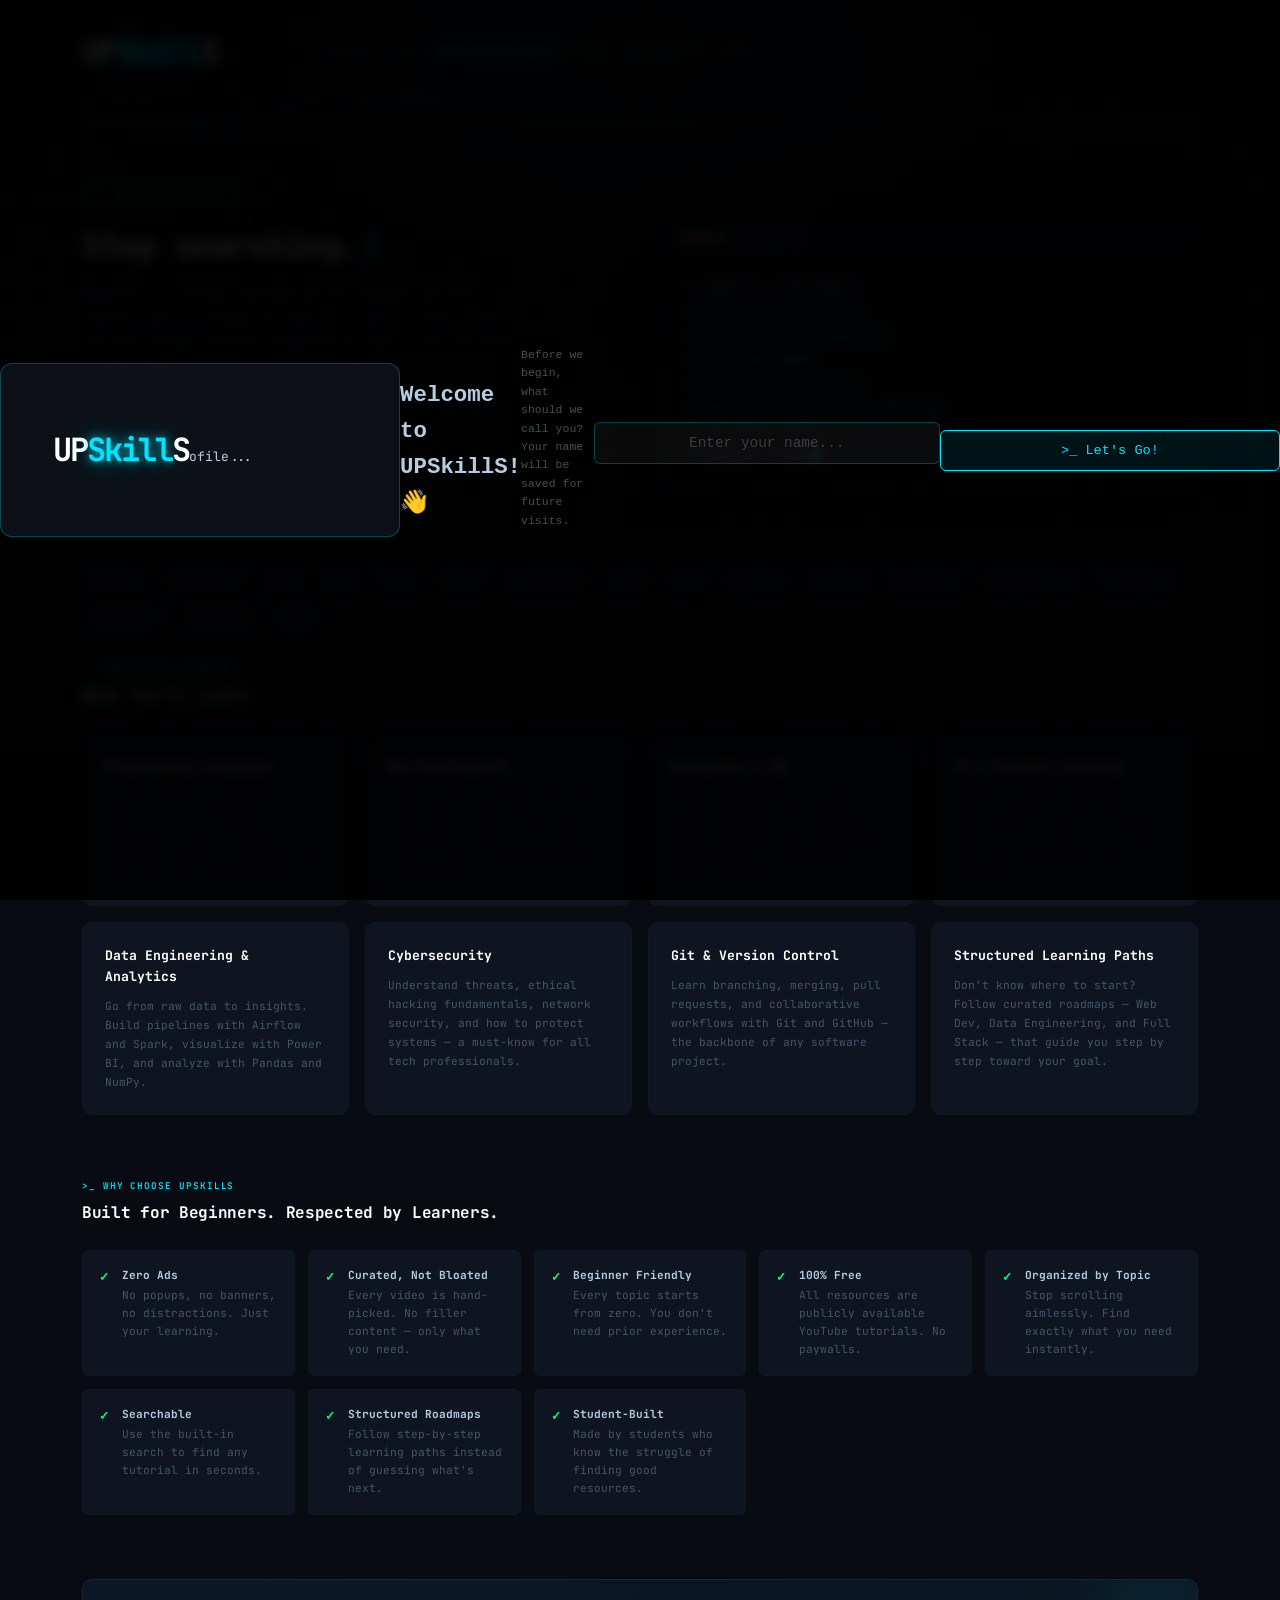
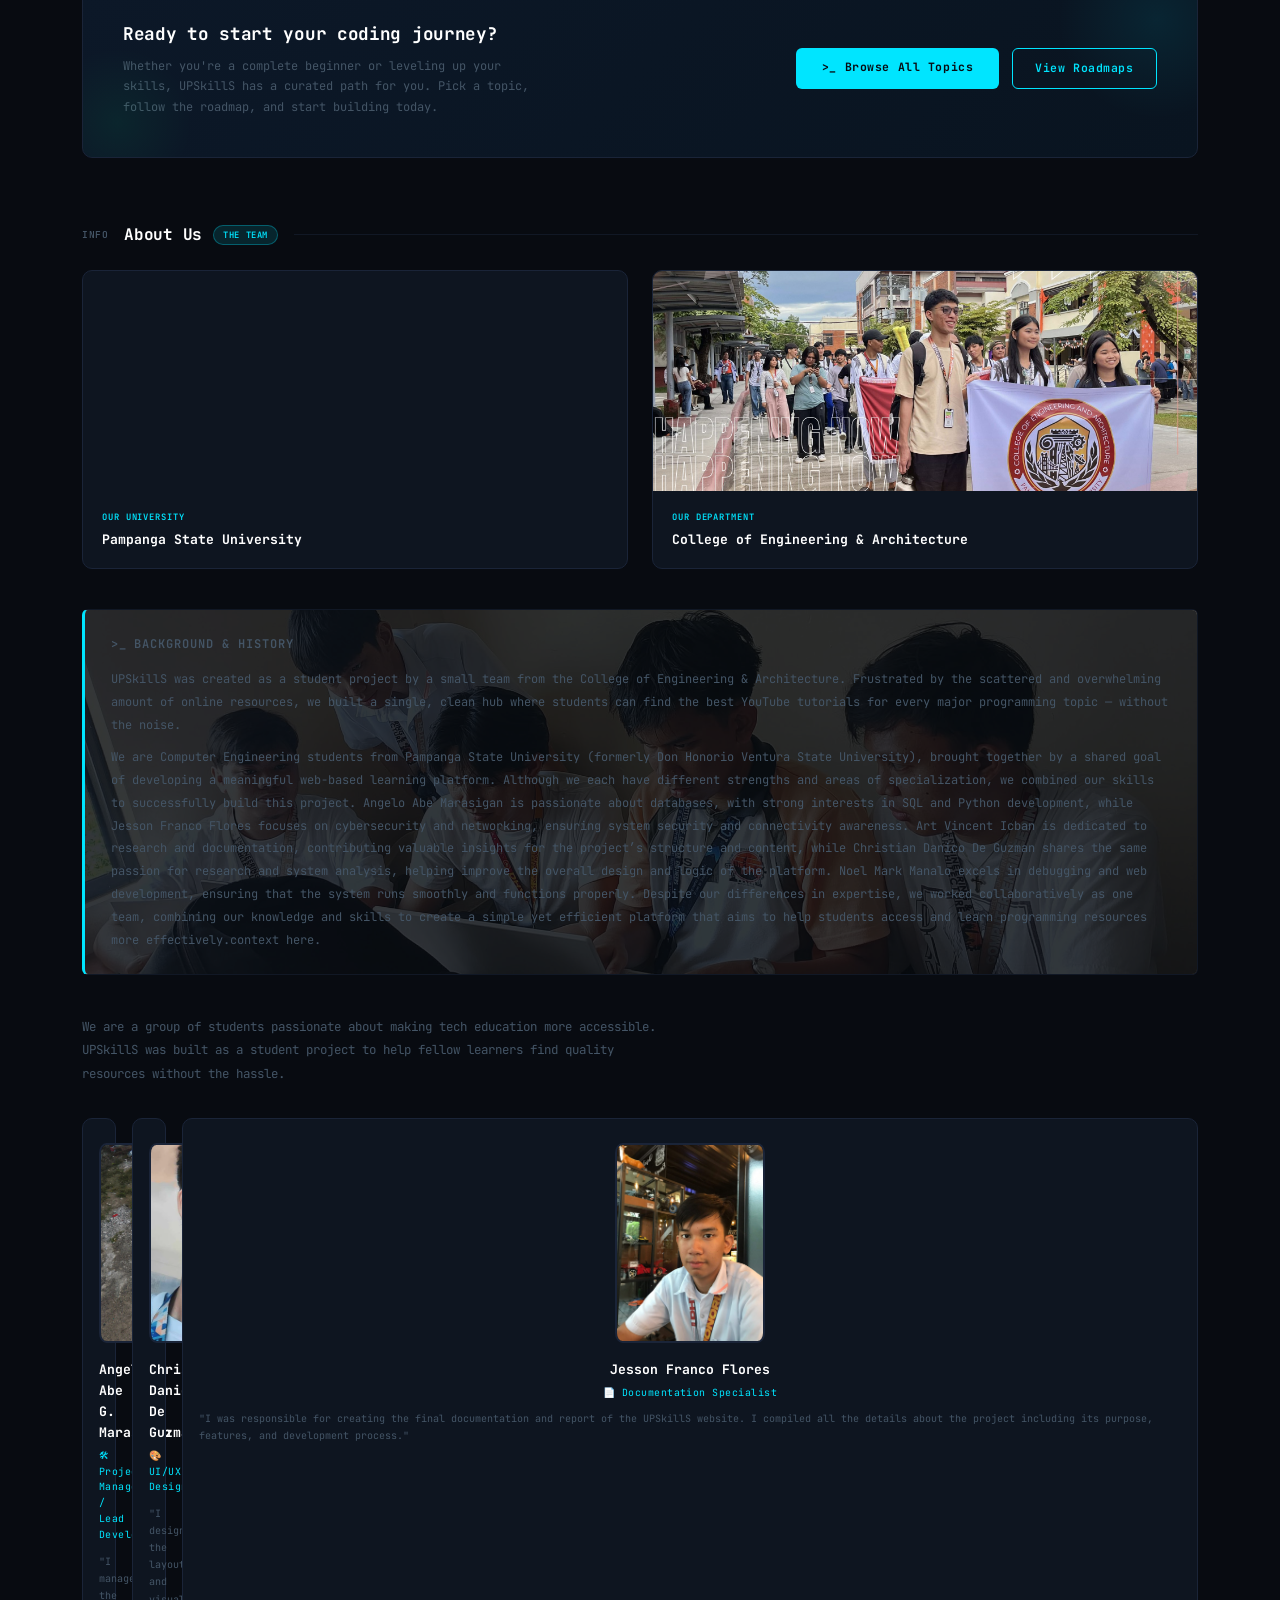
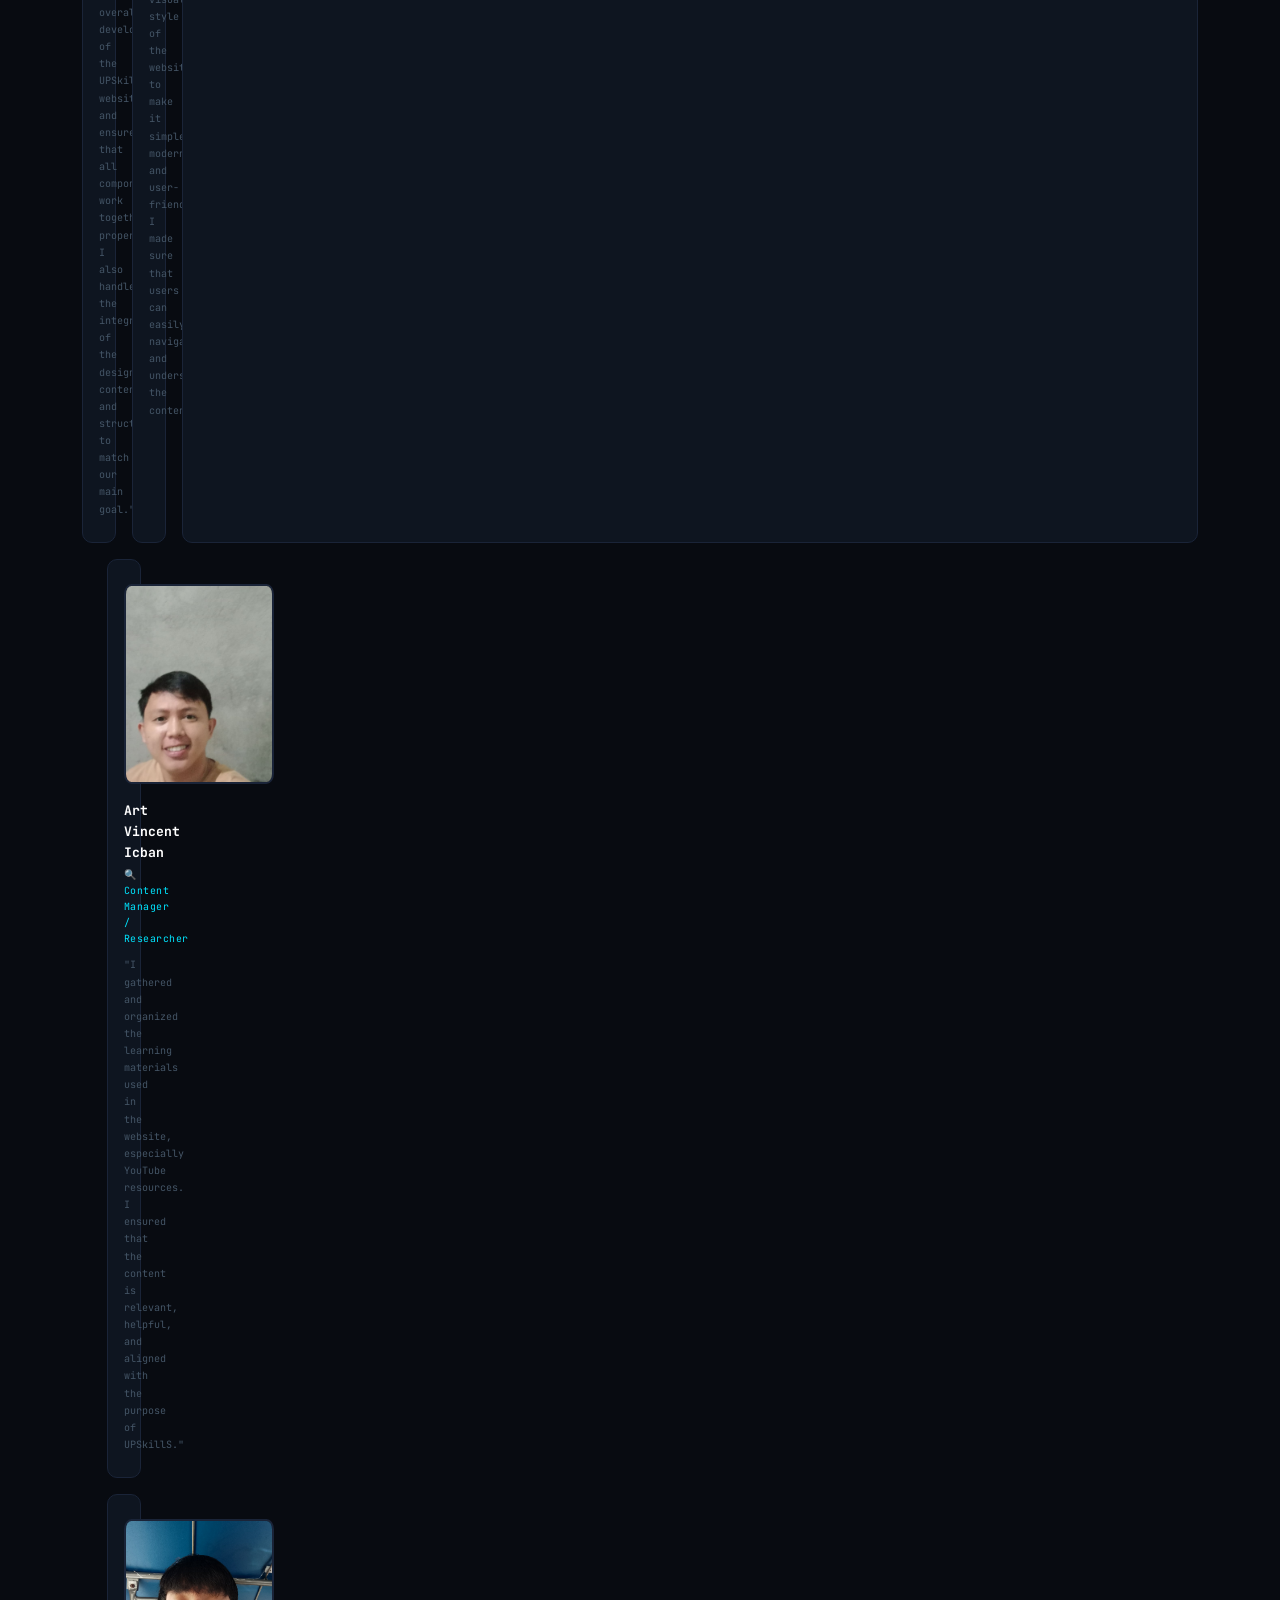
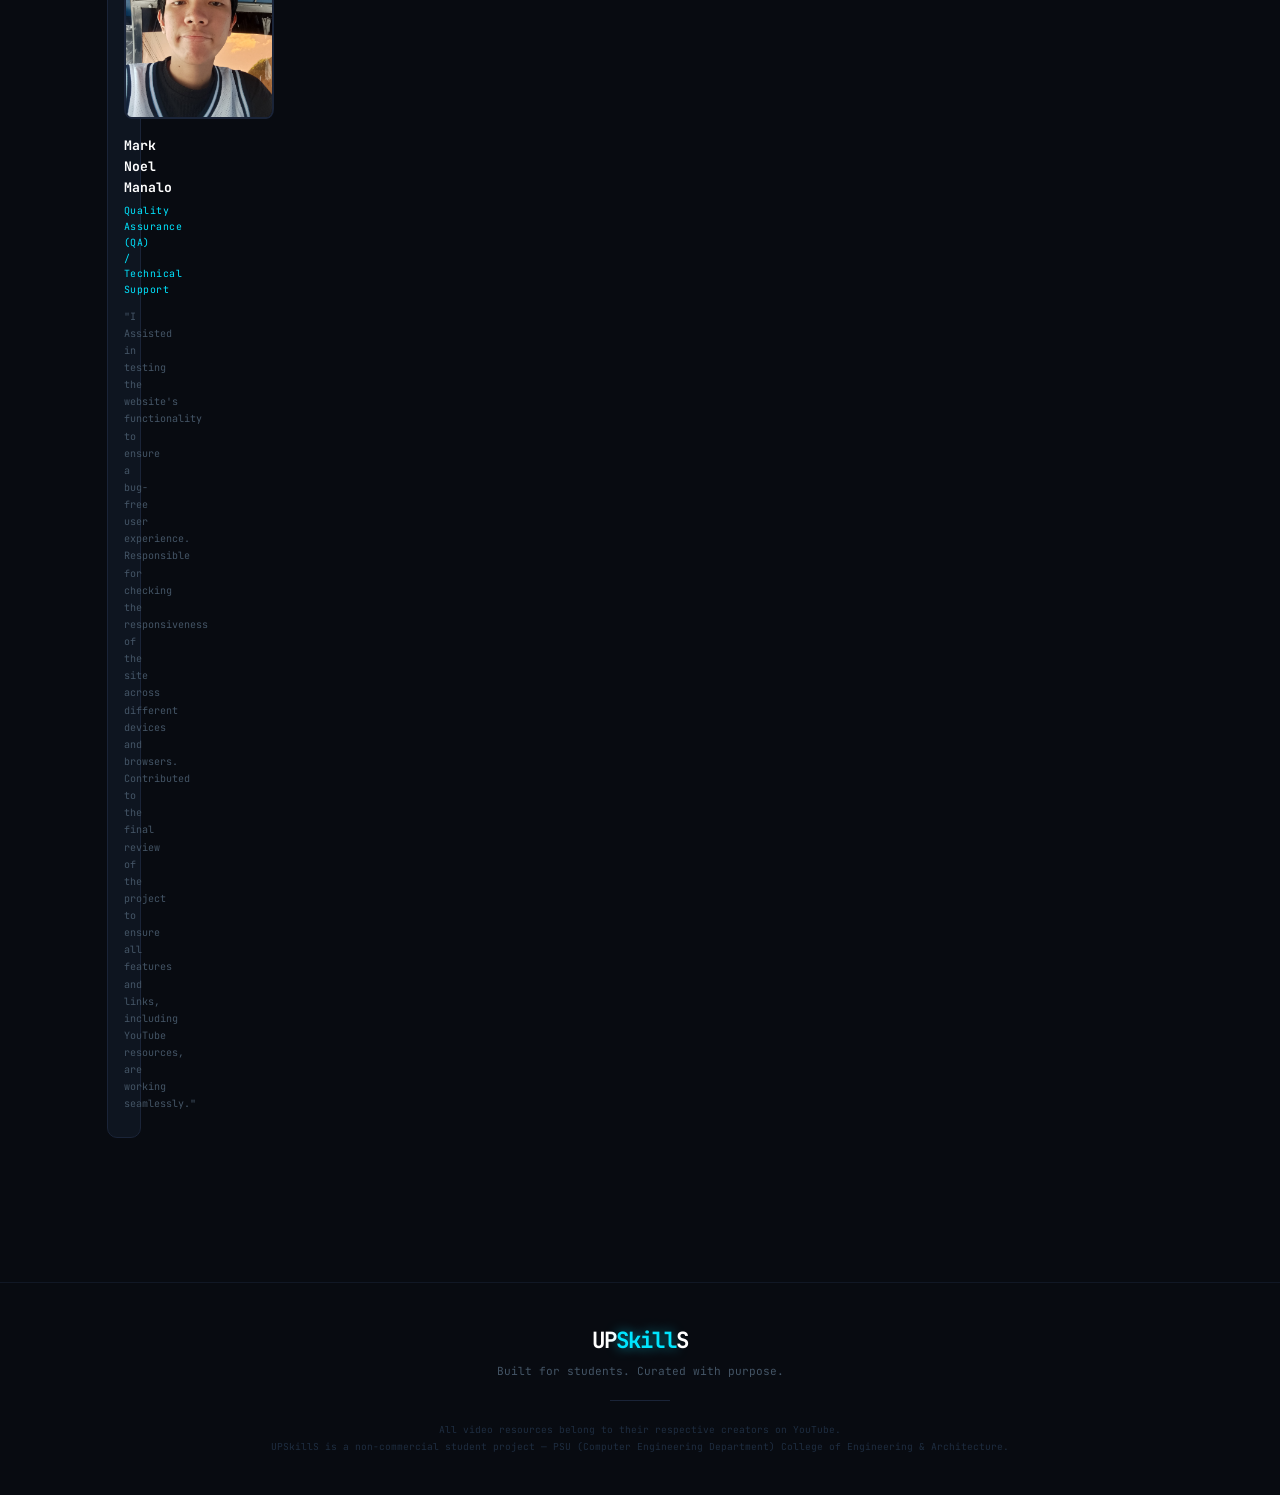
==== index.html @ 1de1d83a "added trends" ====
<!DOCTYPE html>
<html lang="en">
<head>
  <meta charset="UTF-8" />
  <meta name="viewport" content="width=device-width, initial-scale=1.0" />
  <title>UPSkillS — Upgrade Your Skills</title>
  <link rel="stylesheet" href="assets/css/style.css" />
</head>
<body>
    <!-- Welcome Modal -->
  <div class="welcome-overlay" id="welcomeOverlay">
    <div class="welcome-modal">
      <div class="logo" data-text="UPSkillS">UP<span>Skill</span>S</div>ofile...</div>
      <h2 class="welcome-title">Welcome to UPSkillS! 👋</h2>
      <p class="welcome-sub">Before we begin, what should we call you?<br>Your name will be saved for future visits.</p>
      <input 
        type="text" 
        class="welcome-input" 
        id="welcomeNameInput" 
        placeholder="Enter your name..." 
        maxlength="40"
      />
      <button class="welcome-btn" onclick="saveWelcomeName()">
        &gt;_ Let's Go!
      </button>
    </div>
  </div>

  <!-- ── LOADING SCREEN ── -->
  <div class="loader" id="loader">
    <div class="loader-inner">
      <div class="loader-logo">UP<span>Skill</span>S</div>
      <div class="loader-bar"><div class="loader-fill"></div></div>
      <p class="loader-text">&gt;_ initializing resources...</p>
    </div>
  </div>

  <!-- ── BACK TO TOP ── -->
  <button class="back-to-top" id="backToTop" aria-label="Back to top">↑</button>

  <!-- ── GRID BACKGROUND ── -->
  <div class="bg-grid" aria-hidden="true"></div>
  <canvas id="matrix-canvas"></canvas>

  <!-- ══════════════════════════════════════════
       HEADER
  ══════════════════════════════════════════ -->
  <header id="site-header">
    <div class="header-inner">
      <div class="logo">UP<span>Skill</span>S</div>
      <nav class="nav-topics">
        <a href="pages/languages.html">Languages</a>
        <a href="pages/roadmap.html">Roadmaps</a>
        <a href="pages/tools.html">Tools</a>
        <a href="#learn">What You'll Learn</a>
        <a href="pages/trends.html">Trends</a>
        <a href="#why">Why UPSkillS</a>
        <a href="#about">About</a>
        
      </nav>
      <div class="header-greeting" id="headerGreeting"></div>
    </div>
    <p class="tagline">&gt;_ Upgrade your skills. One resource at a time.</p>
    <div class="header-line"></div>
  </header>

  <!-- ══════════════════════════════════════════
       HERO / INTRO
  ══════════════════════════════════════════ -->
  <section class="intro">
    <div class="intro-content">
      <div class="intro-badge">&gt;_ what is upskills?</div>
      <h1 class="intro-title">
        Stop searching.<br />Start <span class="glow-text">learning</span>.
      </h1>
      <p class="intro-text">
        UPSkillS is a curated learning hub for students and self-learners.
        We cut through the noise — no ads, no fluff — just the best YouTube
        tutorials organized by topic so you can focus on what matters.
      </p>
      <div class="intro-stats">
        <div class="stat">
          <span class="stat-num cyan" data-target="15">0</span>
          <span class="stat-label">Topics</span>
        </div>
        <div class="stat-sep">|</div>
        <div class="stat">
          <span class="stat-num green" data-target="40">0</span>
          <span class="stat-label">Resources</span>
        </div>
        <div class="stat-sep">|</div>
        <div class="stat">
          <span class="stat-num cyan">100%</span>
          <span class="stat-label">Free</span>
        </div>
        <div class="stat-sep">|</div>
        <div class="stat">
          <span class="stat-num green" data-target="0">0</span>
          <span class="stat-label">Ads</span>
        </div>
      </div>
      <div style="display:flex;gap:0.8rem;margin-top:2rem;flex-wrap:wrap;">
        <a href="pages/languages.html" class="btn-primary">&gt;_ Browse Topics</a>
        <a href="pages/roadmap.html" class="btn-secondary">View Roadmaps</a>
      </div>
    </div>
    <div class="intro-terminal" aria-hidden="true">
      <div class="terminal-bar">
        <span class="dot dot-red"></span>
        <span class="dot dot-yellow"></span>
        <span class="dot dot-green"></span>
        <span class="terminal-title">upskills.sh</span>
      </div>
      <div class="terminal-body">
        <p><span class="t-dim">$</span> upskills --list-topics</p>
        <p class="t-cyan">→ python, javascript, css</p>
        <p class="t-cyan">→ git, sql, c/c++, typescript</p>
        <p class="t-cyan">→ java, php, webdev</p>
        <p class="t-cyan">→ ai/ml, data-engineering</p>
        <p class="t-cyan">→ cybersecurity, analytics, db-design</p>
        <p class="t-dim t-mt">// 15 topics loaded ✓</p>
        <p><span class="t-dim">$</span> upskills --start<span class="cursor">█</span></p>
      </div>
    </div>
  </section>

  <!-- ══════════════════════════════════════════
       QUICK LINKS PILLS (to pages)
  ══════════════════════════════════════════ -->
  <div class="topic-nav-strip">
    <a href="pages/languages.html#python"       class="tnav-pill">Python</a>
    <a href="pages/languages.html#javascript"   class="tnav-pill">JavaScript</a>
    <a href="pages/languages.html#css"          class="tnav-pill">CSS</a>
    <a href="pages/languages.html#git"          class="tnav-pill">Git</a>
    <a href="pages/languages.html#sql"          class="tnav-pill">SQL</a>
    <a href="pages/languages.html#cpp"          class="tnav-pill">C/C++</a>
    <a href="pages/languages.html#typescript"   class="tnav-pill">TypeScript</a>
    <a href="pages/languages.html#java"         class="tnav-pill">Java</a>
    <a href="pages/languages.html#php"          class="tnav-pill">PHP</a>
    <a href="pages/languages.html#webdev"       class="tnav-pill">Web Dev</a>
    <a href="pages/languages.html#ai"           class="tnav-pill">AI / ML</a>
    <a href="pages/languages.html#data"         class="tnav-pill">Data Eng</a>
    <a href="pages/languages.html#cybersecurity" class="tnav-pill">Cybersecurity</a>
    <a href="pages/languages.html#analytics"    class="tnav-pill">Analytics</a>
    <a href="pages/languages.html#dbdesign"     class="tnav-pill">DB Design</a>
    <a href="pages/roadmap.html"                class="tnav-pill">Roadmaps</a>
    <a href="pages/tools.html"                  class="tnav-pill"> Tools</a>
  </div>

  <!-- ══════════════════════════════════════════
       WHAT YOU'LL LEARN
  ══════════════════════════════════════════ -->
  <section id="learn" class="learn-section">
    <span class="section-label">&gt;_ curriculum overview</span>
    <h2 class="section-heading">What You'll Learn</h2>

    <div class="learn-grid">

      <div class="learn-card">
        <div class="learn-title">Programming Languages</div>
        <div class="learn-desc">Master Python, JavaScript, Java, C/C++, TypeScript, PHP and more — from beginner-friendly syntax to advanced OOP and real-world applications.</div>
      </div>

      <div class="learn-card">
        <div class="learn-title">Web Development</div>
        <div class="learn-desc">Build modern websites and full-stack apps. Cover HTML, CSS, responsive design, REST APIs, Node.js, and frontend/backend architecture.</div>
      </div>

      <div class="learn-card">
        <div class="learn-title">Databases & SQL</div>
        <div class="learn-desc">Learn relational databases, write efficient SQL queries, design schemas, and understand normalization — essential for every developer.</div>
      </div>

      <div class="learn-card">
        <div class="learn-title">AI & Machine Learning</div>
        <div class="learn-desc">Explore machine learning fundamentals, neural networks, and hands-on tools like scikit-learn and TensorFlow. No PhD required.</div>
      </div>

      <div class="learn-card">
        <div class="learn-title">Data Engineering & Analytics</div>
        <div class="learn-desc">Go from raw data to insights. Build pipelines with Airflow and Spark, visualize with Power BI, and analyze with Pandas and NumPy.</div>
      </div>

      <div class="learn-card">
        <div class="learn-title">Cybersecurity</div>
        <div class="learn-desc">Understand threats, ethical hacking fundamentals, network security, and how to protect systems — a must-know for all tech professionals.</div>
      </div>

      <div class="learn-card">
        <div class="learn-title">Git & Version Control</div>
        <div class="learn-desc">Learn branching, merging, pull requests, and collaborative workflows with Git and GitHub — the backbone of any software project.</div>
      </div>

      <div class="learn-card">

        <div class="learn-title">Structured Learning Paths</div>
        <div class="learn-desc">Don't know where to start? Follow curated roadmaps — Web Dev, Data Engineering, and Full Stack — that guide you step by step toward your goal.</div>
      </div>

    </div>
  </section>

  <!-- ══════════════════════════════════════════
       WHY UPSKILLS / PERKS
  ══════════════════════════════════════════ -->
  <section id="why" class="perks-section">
    <span class="section-label">&gt;_ why choose upskills</span>
    <h2 class="section-heading">Built for Beginners. Respected by Learners.</h2>

    <div class="perks-grid">

      <div class="perk-item">
        <span class="perk-check">✓</span>
        <div class="perk-text">
          <strong>Zero Ads</strong>
          No popups, no banners, no distractions. Just your learning.
        </div>
      </div>

      <div class="perk-item">
        <span class="perk-check">✓</span>
        <div class="perk-text">
          <strong>Curated, Not Bloated</strong>
          Every video is hand-picked. No filler content — only what you need.
        </div>
      </div>

      <div class="perk-item">
        <span class="perk-check">✓</span>
        <div class="perk-text">
          <strong>Beginner Friendly</strong>
          Every topic starts from zero. You don't need prior experience.
        </div>
      </div>

      <div class="perk-item">
        <span class="perk-check">✓</span>
        <div class="perk-text">
          <strong>100% Free</strong>
          All resources are publicly available YouTube tutorials. No paywalls.
        </div>
      </div>

      <div class="perk-item">
        <span class="perk-check">✓</span>
        <div class="perk-text">
          <strong>Organized by Topic</strong>
          Stop scrolling aimlessly. Find exactly what you need instantly.
        </div>
      </div>

      <div class="perk-item">
        <span class="perk-check">✓</span>
        <div class="perk-text">
          <strong>Searchable</strong>
          Use the built-in search to find any tutorial in seconds.
        </div>
      </div>

      <div class="perk-item">
        <span class="perk-check">✓</span>
        <div class="perk-text">
          <strong>Structured Roadmaps</strong>
          Follow step-by-step learning paths instead of guessing what's next.
        </div>
      </div>

      <div class="perk-item">
        <span class="perk-check">✓</span>
        <div class="perk-text">
          <strong>Student-Built</strong>
          Made by students who know the struggle of finding good resources.
        </div>
      </div>

    </div>
  </section>

  <!-- ══════════════════════════════════════════
       CTA BANNER
  ══════════════════════════════════════════ -->
  <div class="cta-banner">
    <div class="cta-inner">
      <div class="cta-text">
        <h3>Ready to start your coding journey?</h3>
        <p>Whether you're a complete beginner or leveling up your skills, UPSkillS has a curated path for you. Pick a topic, follow the roadmap, and start building today.</p>
      </div>
      <div class="cta-btns">
        <a href="pages/languages.html" class="btn-primary">&gt;_ Browse All Topics</a>
        <a href="pages/roadmap.html" class="btn-secondary">View Roadmaps</a>
      </div>
    </div>
  </div>

  <!-- ══════════════════════════════════════════
       ABOUT US
  ══════════════════════════════════════════ -->
  <main id="main-content">
    <section class="topic-section about" id="about">
      <div class="section-header">
        <div class="section-num">INFO</div>
        <div class="section-title-group">
          <h2 class="section-title">About Us</h2>
          <span class="section-pill pill-cyan">The Team</span>
        </div>
        <div class="section-line"></div>
      </div>

<!-- Institution Cards -->
      <div class="about-institution">

        <div class="institution-card" id="psu-card">
          <div class="institution-img">
            <video src="video/psu.mp4" muted loop autoplay playsinline></video>
          </div>
          <div class="institution-body">
            <span class="institution-label">Our University</span>
            <p class="institution-name">Pampanga State University</p>
          </div>
        </div>

        <a href="https://www.facebook.com/pampangastateu.ceasc/" target="_blank" rel="noopener noreferrer" class="institution-card">
          <div class="institution-img">
            <img src="img/cea1.jpg" alt="College of Engineering &amp; Architecture" />
          </div>
          <div class="institution-body">
            <span class="institution-label">Our Department</span>
            <p class="institution-name">College of Engineering &amp; Architecture</p>
          </div>
        </a>

      </div>
        <!-- Background / History -->
      <div class="about-history" style="background-image: url('img/group.jpg');">
        <p class="about-history-title">&gt;_ background &amp; history</p>
        <p>
          UPSkillS was created as a student project by a small team from the College of Engineering &amp; Architecture.
          Frustrated by the scattered and overwhelming amount of online resources, we built a single, clean hub where
          students can find the best YouTube tutorials for every major programming topic — without the noise.
        </p>
        <p>
          We are Computer Engineering students from Pampanga State University (formerly Don Honorio Ventura State University), brought together by a shared goal of developing a meaningful web-based learning platform. Although we each have different strengths and areas of specialization, we combined our skills to successfully build this project.

Angelo Abe Marasigan is passionate about databases, with strong interests in SQL and Python development, while Jesson Franco Flores focuses on cybersecurity and networking, ensuring system security and connectivity awareness. Art Vincent Icban is dedicated to research and documentation, contributing valuable insights for the project’s structure and content, while Christian Danico De Guzman shares the same passion for research and system analysis, helping improve the overall design and logic of the platform. Noel Mark Manalo excels in debugging and web development, ensuring that the system runs smoothly and functions properly.

Despite our differences in expertise, we worked collaboratively as one team, combining our knowledge and skills to create a simple yet efficient platform that aims to help students access and learn programming resources more effectively.context here.
        </p>
      </div>

      <p class="about-desc">
        We are a group of students passionate about making tech education
        more accessible. UPSkillS was built as a student project to help
        fellow learners find quality resources without the hassle.
      </p>

      <div class="team-grid">

        <div class="team-card">
          <div class="team-photo">
            <img src="img/abe.jpg" alt="Angelo Abe G. Marasigan" />
          </div>
          <p class="team-name">Angelo Abe G. Marasigan</p>
          <span class="team-role">🛠 Project Manager / Lead Developer</span>
          <span class="team-desc">"I managed the overall development of the UPSkillS website and ensured that all components work together properly. I also handled the integration of the design, content, and structure to match our main goal."</span>
        </div>

        <div class="team-card">
          <div class="team-photo">
            <img src="img/chanchan.png" alt="Christian Danico De Guzman" />
          </div>
          <p class="team-name">Christian Danico De Guzman</p>
          <span class="team-role">🎨 UI/UX Designer</span>
          <span class="team-desc">"I designed the layout and visual style of the website to make it simple, modern, and user-friendly. I made sure that users can easily navigate and understand the content."</span>
        </div>

        <div class="team-card">
          <div class="team-photo">
            <img src="img/jesson.jpg" alt="Jesson Franco Flores" />
          </div>
          <p class="team-name">Jesson Franco Flores</p>
          <span class="team-role">📄 Documentation Specialist</span>
          <span class="team-desc">"I was responsible for creating the final documentation and report of the UPSkillS website. I compiled all the details about the project including its purpose, features, and development process."</span>
        </div>

        <div class="team-card">
          <div class="team-photo">
            <img src="img/art.jpg" alt="Art Vincent Icban" />
          </div>
          <p class="team-name">Art Vincent Icban</p>
          <span class="team-role">🔍 Content Manager / Researcher</span>
          <span class="team-desc">"I gathered and organized the learning materials used in the website, especially YouTube resources. I ensured that the content is relevant, helpful, and aligned with the purpose of UPSkillS."</span>
        </div>

        <div class="team-card">
          <div class="team-photo">
            <img src="img/Noel.jpg" alt="Mark Noel Manalo" />
          </div>
          <p class="team-name">Mark Noel Manalo</p>
          <span class="team-role">Quality Assurance (QA) / Technical Support</span>
          <span class="team-desc">"I Assisted in testing the website's functionality to ensure a bug-free user experience. Responsible for checking the responsiveness of the site across different devices and browsers. Contributed to the final review of the project to ensure all features and links, including YouTube resources, are working seamlessly."</span>
        </div>

      </div>
    </section>
  </main>

  <!-- ══════════════════════════════════════════
       FOOTER
  ══════════════════════════════════════════ -->
  <footer>
    <div class="footer-inner">
      <p class="footer-logo">UP<span>Skill</span>S</p>
      <p class="footer-sub">Built for students. Curated with purpose.</p>
      <div class="footer-line"></div>
      <p class="footer-note">All video resources belong to their respective creators on YouTube.<br>UPSkillS is a non-commercial student project — PSU (Computer Engineering Department) College of Engineering &amp; Architecture.</p>
    </div>
  </footer>

  <script src="assets/js/script.js"></script>
  <script>
    // Direct matrix test
    const canvas = document.getElementById('matrix-canvas');
    console.log('Canvas:', canvas);
    if (canvas) {
      const ctx = canvas.getContext('2d');
      canvas.width = window.innerWidth;
      canvas.height = window.innerHeight;
      const chars = '01ABCDEFGHIJKLMNOP';
      const fontSize = 14;
      const columns = Math.floor(canvas.width / fontSize);
      const drops = Array(columns).fill(1);
      function drawMatrix() {
        ctx.fillStyle = 'rgba(8,11,17,0.05)';
        ctx.fillRect(0, 0, canvas.width, canvas.height);
        ctx.font = fontSize + 'px monospace';
        for (let i = 0; i < drops.length; i++) {
          const char = chars[Math.floor(Math.random() * chars.length)];
          ctx.fillStyle = '#00e5ff';
          ctx.globalAlpha = 0.5;
          ctx.fillText(char, i * fontSize, drops[i] * fontSize);
          if (drops[i] * fontSize > canvas.height && Math.random() > 0.975) drops[i] = 0;
          drops[i]++;
        }
      }
      setInterval(drawMatrix, 50);
    }
    // ── WELCOME MODAL ──────────────────────────
    function saveWelcomeName() {
        const name = document.getElementById('welcomeNameInput').value.trim();
        if (!name) { 
            document.getElementById('welcomeNameInput').style.borderColor = '#ff5050';
            return; 
        }
        localStorage.setItem('upskills_username', name);
        document.getElementById('welcomeOverlay').classList.remove('active');
        showGreeting(name);
    }

    function showGreeting(name) {
        const firstName = name;
        const greeting = document.querySelector('.header-greeting');
        if (greeting) {
            greeting.innerHTML = '&gt;_ Welcome back, <span>' + firstName + '</span>!';
        }
    }

    // Enter key support
    document.getElementById('welcomeNameInput').addEventListener('keypress', function(e) {
        if (e.key === 'Enter') saveWelcomeName();
    });

    // Check kung may name na sa localStorage
    window.addEventListener('load', function() {
        const savedName = localStorage.getItem('upskills_username');
        if (!savedName) {
            setTimeout(() => {
                document.getElementById('welcomeOverlay').classList.add('active');
            }, 1800);
        } else {
            showGreeting(savedName);
        }
    });
  </script>
</body>
</html>
---- assets/css/style.css ----
/* ═══════════════════════════════════════════════
   UPSkillS — style.css (v5)
   Theme  : Dark Techy / Futuristic
   Accents: Cyan #00e5ff + Green #00ff88
   Font   : JetBrains Mono
   ══════════════════════════════════════════════ */

@import url('https://fonts.googleapis.com/css2?family=JetBrains+Mono:wght@300;400;600;700&display=swap');

/* ── Variables ─────────────────────────────── */
:root {
  --bg:          #080b11;
  --bg-card:     #0e1520;
  --bg-card-h:   #111a2a;
  --bg-terminal: #0a0f18;
  --border:      #1a2438;
  --border-dim:  #111825;
  --cyan:        #00e5ff;
  --cyan-dim:    rgba(0, 229, 255, 0.12);
  --cyan-glow:   rgba(0, 229, 255, 0.25);
  --green:       #00ff88;
  --green-dim:   rgba(0, 255, 136, 0.12);
  --text:        #c8d8e8;
  --text-bright: #6a7f96;
  --text-dim:    #b8cfd8;
  --font:        'JetBrains Mono', monospace;
  --radius:      6px;
  --radius-lg:   10px;
}

/* ── Reset ─────────────────────────────────── */
*, *::before, *::after { box-sizing: border-box; margin: 0; padding: 0; }
html { scroll-behavior: smooth; }
body {
  background: var(--bg);
  color: var(--text);
  font-family: var(--font);
  font-size: 20px;
  line-height: 1.6;
  overflow-x: hidden;
}
a { text-decoration: none; }

/* ══════════════════════════════════════════════
   BACKGROUND — Grid + Scanlines + Radial glow
══════════════════════════════════════════════ */
.bg-grid {
  position: fixed;
  inset: 0;
  pointer-events: none;
  z-index: 0;
  background-image:
    linear-gradient(rgba(0,229,255,0.04) 1px, transparent 1px),
    linear-gradient(90deg, rgba(0,229,255,0.04) 1px, transparent 1px);
  background-size: 48px 48px;
  animation: gridDrift 20s linear infinite;
}
@keyframes gridDrift {
  0%   { background-position: 0 0; }
  100% { background-position: 48px 48px; }
}

body::before {
  content: '';
  position: fixed;
  inset: 0;
  z-index: 0;
  pointer-events: none;
  background: repeating-linear-gradient(
    0deg,
    transparent,
    transparent 2px,
    rgba(0,0,0,0.05) 2px,
    rgba(0,0,0,0.05) 4px
  );
}

body::after {
  content: '';
  position: fixed;
  top: -200px;
  left: 50%;
  transform: translateX(-50%);
  width: 800px;
  height: 500px;
  background: radial-gradient(ellipse, rgba(0,229,255,0.06) 0%, transparent 70%);
  pointer-events: none;
  z-index: 0;
}

header, section, main, footer, .topic-nav-strip {
  position: relative;
  z-index: 1;
}

/* ══════════════════════════════════════════════
   SCROLL ANIMATIONS
══════════════════════════════════════════════ */
.fade-in {
  opacity: 0;
  transform: translateY(24px);
  transition: opacity 0.6s ease, transform 0.6s ease;
}
.fade-in.visible {
  opacity: 1;
  transform: translateY(0);
}

/* ══════════════════════════════════════════════
   HEADER
══════════════════════════════════════════════ */
header {
  padding: 1.6rem 2rem 0;
  max-width: 1180px;
  margin: 0 auto;
  animation: slideDown 0.6s ease both;
}
@keyframes slideDown {
  from { opacity: 0; transform: translateY(-16px); }
  to   { opacity: 1; transform: translateY(0); }
}

.header-inner {
  display: flex;
  align-items: center;
  justify-content: space-between;
  flex-wrap: wrap;
  gap: 1rem;
}

/* ── LOGO ── */
.logo {
  font-size: 2rem;
  font-weight: 700;
  letter-spacing: -2px;
  color: #fff;
  position: relative;
  display: inline-block;
  flex-shrink: 0;
}
.logo span {
  color: var(--cyan);
  text-shadow:
    0 0 10px rgba(0,229,255,0.8),
    0 0 30px rgba(0,229,255,0.4),
    0 0 60px rgba(0,229,255,0.2);
  animation: logoPulse 3s ease-in-out infinite;
}
@keyframes logoPulse {
  0%, 100% { text-shadow: 0 0 10px rgba(0,229,255,0.8), 0 0 30px rgba(0,229,255,0.4), 0 0 60px rgba(0,229,255,0.2); }
  50%       { text-shadow: 0 0 20px rgba(0,229,255,1),   0 0 50px rgba(0,229,255,0.6), 0 0 80px rgba(0,229,255,0.3); }
}
.logo::after {
  content: '';
  position: absolute;
  bottom: -4px;
  left: 0;
  width: 100%;
  height: 2px;
  background: linear-gradient(90deg, var(--cyan), transparent);
  border-radius: 2px;
  box-shadow: 0 0 8px var(--cyan);
}

/* ── Nav ── */
.nav-topics {
  display: flex;
  gap: 0.15rem;
  flex-wrap: wrap;
  max-width: 760px;
  justify-content: flex-end;
}
.nav-topics a {
  font-size: 0.65rem;
  color: var(--text-dim);
  padding: 3px 8px;
  border-radius: 3px;
  border: 1px solid transparent;
  transition: color 0.15s, border-color 0.15s, background 0.15s;
  letter-spacing: 0.03em;
  white-space: nowrap;
}
.nav-topics a:hover,
.nav-topics a.active {
  color: var(--cyan);
  border-color: var(--border);
  background: var(--cyan-dim);
}

.tagline {
  margin-top: 0.9rem;
  font-size: 0.78rem;
  color: var(--text-dim);
  letter-spacing: 0.04em;
}

.header-line {
  margin-top: 1rem;
  height: 1px;
  background: linear-gradient(
    90deg,
    var(--cyan) 0%,
    rgba(0,229,255,0.3) 30%,
    var(--border) 60%,
    transparent 100%
  );
  box-shadow: 0 0 10px rgba(0,229,255,0.4);
  animation: lineGrow 1s ease both 0.3s;
}
@keyframes lineGrow {
  from { transform: scaleX(0); transform-origin: left; }
  to   { transform: scaleX(1); transform-origin: left; }
}

/* ══════════════════════════════════════════════
   INTRO / HERO
══════════════════════════════════════════════ */
.intro {
  max-width: 1180px;
  margin: 0 auto;
  padding: 3.5rem 2rem 2.5rem;
  display: grid;
  grid-template-columns: 1fr 1fr;
  gap: 3rem;
  align-items: center;
  animation: fadeUp 0.7s ease both 0.2s;
}
@keyframes fadeUp {
  from { opacity: 0; transform: translateY(20px); }
  to   { opacity: 1; transform: translateY(0); }
}

.intro-badge {
  display: inline-block;
  font-size: 0.65rem;
  color: var(--green);
  border: 1px solid var(--green);
  padding: 3px 12px;
  border-radius: 2px;
  margin-bottom: 1.2rem;
  letter-spacing: 0.06em;
  box-shadow: 0 0 10px rgba(0,255,136,0.15);
}

.intro-title {
  font-size: 2rem;
  font-weight: 700;
  color: #fff;
  line-height: 1.25;
  margin-bottom: 1rem;
  letter-spacing: -0.5px;
}

.glow-text {
  color: var(--cyan);
  text-shadow: 0 0 20px rgba(0,229,255,0.6), 0 0 50px rgba(0,229,255,0.3);
  animation: glowPulse 2.5s ease-in-out infinite;
}
@keyframes glowPulse {
  0%, 100% { text-shadow: 0 0 20px rgba(0,229,255,0.6), 0 0 50px rgba(0,229,255,0.3); }
  50%       { text-shadow: 0 0 30px rgba(0,229,255,0.9), 0 0 70px rgba(0,229,255,0.5); }
}

.intro-text {
  font-size: 0.78rem;
  color: var(--text-dim);
  line-height: 1.9;
  max-width: 440px;
  margin-bottom: 2rem;
}

.intro-stats {
  display: flex;
  align-items: center;
  gap: 1rem;
  flex-wrap: wrap;
}
.stat { display: flex; flex-direction: column; }
.stat-num {
  font-size: 1.6rem;
  font-weight: 700;
  line-height: 1;
}
.stat-num.cyan  { color: var(--cyan);  text-shadow: 0 0 12px var(--cyan-glow); }
.stat-num.green { color: var(--green); text-shadow: 0 0 12px rgba(0,255,136,0.3); }
.stat-label {
  font-size: 0.6rem;
  color: var(--text-dim);
  text-transform: uppercase;
  letter-spacing: 0.1em;
  margin-top: 2px;
}
.stat-sep { color: var(--border); font-size: 1.4rem; }

/* ── Terminal Widget ── */
.intro-terminal {
  background: var(--bg-terminal);
  border: 1px solid var(--border);
  border-radius: var(--radius-lg);
  overflow: hidden;
  box-shadow: 0 0 40px rgba(0,0,0,0.6), 0 0 1px var(--cyan) inset;
  animation: terminalAppear 0.8s ease both 0.5s;
}
@keyframes terminalAppear {
  from { opacity: 0; transform: translateX(20px); }
  to   { opacity: 1; transform: translateX(0); }
}

.terminal-bar {
  background: #0c1220;
  padding: 0.55rem 1rem;
  display: flex;
  align-items: center;
  gap: 0.4rem;
  border-bottom: 1px solid var(--border);
}
.dot { width: 10px; height: 10px; border-radius: 50%; display: inline-block; }
.dot-red    { background: #ff5f57; }
.dot-yellow { background: #febc2e; }
.dot-green  { background: #28c840; }
.terminal-title { margin-left: 0.5rem; font-size: 0.65rem; color: var(--text-dim); }

.terminal-body {
  padding: 1.2rem 1.4rem;
  font-size: 0.75rem;
  line-height: 2;
}
.terminal-body p { margin: 0; }
.t-dim  { color: var(--text-dim); }
.t-cyan { color: var(--cyan); }
.t-mt   { margin-top: 0.5rem; }
.cursor {
  display: inline-block;
  color: var(--cyan);
  animation: blink 1s step-end infinite;
}
@keyframes blink { 0%,100%{opacity:1} 50%{opacity:0} }

/* ══════════════════════════════════════════════
   TOPIC NAV PILLS
══════════════════════════════════════════════ */
.topic-nav-strip {
  max-width: 1180px;
  margin: 0 auto 0.5rem;
  padding: 0 2rem 1.5rem;
  display: flex;
  flex-wrap: wrap;
  gap: 0.5rem;
}
.tnav-pill {
  font-size: 0.65rem;
  padding: 5px 14px;
  border-radius: 20px;
  border: 1px solid var(--border);
  color: var(--text-dim);
  background: var(--bg-card);
  transition: color 0.2s, border-color 0.2s, background 0.2s, box-shadow 0.2s;
  letter-spacing: 0.03em;
}
.tnav-pill:hover {
  color: var(--cyan);
  border-color: var(--cyan);
  background: var(--cyan-dim);
  box-shadow: 0 0 10px rgba(0,229,255,0.15);
}

/* ══════════════════════════════════════════════
   MAIN
══════════════════════════════════════════════ */
main {
  max-width: 1180px;
  margin: 0 auto;
  padding: 0 2rem 5rem;
}

/* ══════════════════════════════════════════════
   TOPIC SECTION
══════════════════════════════════════════════ */
.topic-section {
  margin-bottom: 4rem;
}

.section-header {
  display: flex;
  align-items: center;
  gap: 1rem;
  margin-bottom: 1.4rem;
}
.section-num {
  font-size: 0.6rem;
  color: var(--text-dim);
  font-weight: 600;
  letter-spacing: 0.06em;
  flex-shrink: 0;
}
.section-title-group {
  display: flex;
  align-items: center;
  gap: 0.7rem;
  flex-shrink: 0;
}
.section-title {
  font-size: 1rem;
  font-weight: 700;
  color: #fff;
  letter-spacing: -0.3px;
}
.section-pill {
  font-size: 0.55rem;
  padding: 2px 9px;
  border-radius: 20px;
  text-transform: uppercase;
  letter-spacing: 0.07em;
  font-weight: 600;
  flex-shrink: 0;
}
.pill-cyan  { background: var(--cyan-dim);  color: var(--cyan);  border: 1px solid rgba(0,229,255,0.3); }
.pill-green { background: var(--green-dim); color: var(--green); border: 1px solid rgba(0,255,136,0.3); }

.section-line {
  flex: 1;
  height: 1px;
  background: var(--border-dim);
}

/* ══════════════════════════════════════════════
   CARDS GRID
══════════════════════════════════════════════ */
.cards-grid {
  display: grid;
  grid-template-columns: repeat(auto-fill, minmax(290px, 1fr));
  gap: 1rem;
}

/* ── Card ── */
.card {
  display: block;
  background: var(--bg-card);
  border: 1px solid var(--border);
  border-radius: var(--radius-lg);
  overflow: hidden;
  transition: border-color 0.25s, transform 0.25s, box-shadow 0.25s;
  position: relative;
}
.card::before {
  content: '';
  position: absolute;
  inset: 0;
  border-radius: var(--radius-lg);
  background: linear-gradient(135deg, rgba(0,229,255,0.04), transparent 60%);
  opacity: 0;
  transition: opacity 0.25s;
  pointer-events: none;
  z-index: 1;
}
.card:hover {
  border-color: var(--cyan);
  transform: translateY(-5px);
  box-shadow: 0 10px 40px rgba(0,229,255,0.12), 0 0 0 1px rgba(0,229,255,0.1);
}
.card:hover::before { opacity: 1; }

.card-thumb {
  position: relative;
  width: 100%;
  aspect-ratio: 16 / 9;
  background: #060a10;
  overflow: hidden;
}
.card-thumb img {
  width: 100%;
  height: 100%;
  object-fit: cover;
  display: block;
  opacity: 0.8;
  transition: opacity 0.25s, transform 0.35s;
}
.card:hover .card-thumb img {
  opacity: 1;
  transform: scale(1.05);
}

.card-overlay {
  position: absolute;
  inset: 0;
  background: rgba(0,229,255,0.05);
  display: flex;
  align-items: center;
  justify-content: center;
  opacity: 0;
  transition: opacity 0.25s;
}
.card:hover .card-overlay { opacity: 1; }

.play-btn {
  width: 44px; height: 44px;
  border-radius: 50%;
  background: rgba(0,229,255,0.15);
  border: 1.5px solid var(--cyan);
  color: var(--cyan);
  font-size: 0.9rem;
  display: flex;
  align-items: center;
  justify-content: center;
  padding-left: 3px;
  box-shadow: 0 0 24px rgba(0,229,255,0.5);
  transition: transform 0.2s;
}
.card:hover .play-btn { transform: scale(1.1); }

.card-body {
  padding: 0.85rem 1rem 1rem;
  background: var(--bg-card);
  transition: background 0.25s;
  position: relative;
  z-index: 2;
}
.card:hover .card-body { background: var(--bg-card-h); }

.card-tag {
  font-size: 0.58rem;
  text-transform: uppercase;
  letter-spacing: 0.1em;
  display: block;
  margin-bottom: 0.35rem;
  font-weight: 600;
}
.tag-cyan  { color: var(--cyan); }
.tag-green { color: var(--green); }

.card-title {
  font-size: 0.77rem;
  color: var(--text-bright);
  font-weight: 600;
  line-height: 1.5;
  margin-bottom: 0.5rem;
}
.card:hover .card-title { color: #fff; }

.card-meta {
  font-size: 0.6rem;
  color: var(--text-dim);
  font-style: italic;
}

/* ══════════════════════════════════════════════
   ABOUT US
══════════════════════════════════════════════ */
.about { margin-bottom: 4rem; }

.about-desc {
  font-size: 0.78rem;
  color: var(--text-dim);
  max-width: 600px;
  line-height: 1.9;
  margin-bottom: 2rem;
}

/* ── About Institution Block ── */
.about-institution {
  display: grid;
  grid-template-columns: 1fr 1fr;
  gap: 1.5rem;
  margin-bottom: 2.5rem;
}

.institution-card {
  background: var(--bg-card);
  border: 1px solid var(--border);
  border-radius: var(--radius-lg);
  overflow: hidden;
  transition: border-color 0.25s, transform 0.25s;
}
.institution-card:hover {
  border-color: var(--cyan);
  transform: translateY(-3px);
}

.institution-img {
  width: 100%;
  height: 220px;
  overflow: hidden;
}

.institution-img img {
  width: 100%;
  height: 100%;
  object-fit: cover;
  display: block;
  transition: transform 0.3s;
}

.institution-card:hover .institution-img img {
  transform: scale(1.03);
}

.img-placeholder-icon {
  font-size: 2.5rem;
  opacity: 0.4;
  position: relative;
  z-index: 1;
}
.img-placeholder-text {
  font-size: 0.6rem;
  color: var(--text-dim);
  letter-spacing: 0.06em;
  position: relative;
  z-index: 1;
  text-align: center;
  padding: 0 1rem;
}

.institution-body {
  padding: 1.2rem;
}
.institution-label {
  font-size: 0.55rem;
  color: var(--cyan);
  letter-spacing: 0.1em;
  text-transform: uppercase;
  font-weight: 600;
  display: block;
  margin-bottom: 0.4rem;
}
.institution-name {
  font-size: 0.82rem;
  font-weight: 700;
  color: #fff;
  line-height: 1.4;
}

/* ── About History ── */
.about-history {
  background-color: var(--bg-card);
  background-size: cover;
  background-position: center;
  background-repeat: no-repeat;
  border: 1px solid var(--border-dim);
  border-left: 3px solid var(--cyan);
  border-radius: var(--radius);
  padding: 1.4rem 1.6rem;
  margin-bottom: 2.5rem;
  position: relative;
  overflow: hidden;
}

/* Dark overlay para readable yung text */
.about-history::before {
  content: '';
  position: absolute;
  inset: 0;
  background: rgba(8, 11, 17, 0.82);
  z-index: 0;
}

/* Text above overlay */
.about-history p,
.about-history-title {
  position: relative;
  z-index: 1;
}
.about-history-title {
  font-size: 0.7rem;
  color: var(--cyan);
  letter-spacing: 0.08em;
  text-transform: uppercase;
  margin-bottom: 0.8rem;
  font-weight: 600;
}
.about-history p {
  font-size: 0.75rem;
  color: var(--text-dim);
  line-height: 1.9;
}
.about-history p + p { margin-top: 0.6rem; }

.team-grid {
  display: grid;
  grid-template-columns: repeat(6, 1fr);
  gap: 1rem;
}

.team-card:nth-child(1) { grid-column: 1 / 3; }
.team-card:nth-child(2) { grid-column: 3 / 5; }
.team-card:nth-child(3) { grid-column: 5 / 7; }
.team-card:nth-child(4) { grid-column: 2 / 4; }
.team-card:nth-child(5) { grid-column: 4 / 6; }

@media (max-width: 700px) {
  .team-grid { grid-template-columns: repeat(2, 1fr); }
  .team-card:nth-child(n) { grid-column: auto; }
}

@media (max-width: 400px) {
  .team-grid { grid-template-columns: 1fr; }
}

.team-card {
  background: var(--bg-card);
  border: 1px solid var(--border);
  border-radius: var(--radius-lg);
  padding: 1.5rem 1rem;
  text-align: center;
  transition: border-color 0.25s, transform 0.25s, box-shadow 0.25s;
}
.team-card:hover {
  border-color: var(--cyan);
  transform: translateY(-4px);
  box-shadow: 0 10px 30px rgba(0,229,255,0.1);
}

.team-photo {
  width: 150px;
  height: 200px;
  border-radius: 5%;
  overflow: hidden;
  margin: 0 auto 1rem;
  border: 2px solid var(--border);
  background: var(--bg);
  transition: border-color 0.25s, box-shadow 0.25s;
}
.team-card:hover .team-photo {
  border-color: var(--cyan);
  box-shadow: 0 0 16px rgba(0,229,255,0.3);
}
.team-photo img {
  width: 100%;
  height: 100%;
  object-fit: cover;
  display: block;
}

.team-name {
  font-size: 0.82rem;
  font-weight: 700;
  color: #fff;
  margin-bottom: 0.3rem;
}
.team-role {
  font-size: 0.62rem;
  color: var(--cyan);
  letter-spacing: 0.05em;
  display: block;
  margin-bottom: 0.6rem;
}
.team-desc {
  font-size: 0.63rem;
  color: var(--text-dim);
  line-height: 1.7;
  display: block;
  text-align: left;
}

/* ══════════════════════════════════════════════
   FOOTER
══════════════════════════════════════════════ */
footer {
  border-top: 1px solid var(--border-dim);
  text-align: center;
  padding: 2.5rem 2rem;
}
.footer-inner { max-width: 1180px; margin: 0 auto; }

.footer-logo {
  font-size: 1.4rem;
  font-weight: 700;
  color: #fff;
  margin-bottom: 0.3rem;
  letter-spacing: -1px;
}
.footer-logo span {
  color: var(--cyan);
  text-shadow: 0 0 12px rgba(0,229,255,0.6);
}

.footer-sub {
  font-size: 0.7rem;
  color: var(--text-dim);
  margin-bottom: 1.2rem;
}
.footer-line {
  width: 60px; height: 1px;
  background: var(--border);
  margin: 0 auto 1.2rem;
}
.footer-note {
  font-size: 0.72rem;
  color: #7a9bb5;
  line-height: 1.8;
}

/* ══════════════════════════════════════════════
   RESPONSIVE
══════════════════════════════════════════════ */
@media (max-width: 860px) {
  .intro { grid-template-columns: 1fr; gap: 2rem; }
  .intro-terminal { display: none; }
  .intro-title { font-size: 1.5rem; }
  .roadmap-grid { grid-template-columns: 1fr; }
  .about-institution { grid-template-columns: 1fr; }
}

@media (max-width: 700px) {
  .team-grid { grid-template-columns: repeat(2, 1fr); }
  .team-card:nth-child(5) { grid-column: 1 / 3; }
}

@media (max-width: 600px) {
  header, main, .intro, .topic-nav-strip { padding-left: 1rem; padding-right: 1rem; }
  .nav-topics { display: none; }
  .cards-grid { grid-template-columns: 1fr; }
  .intro-stats { gap: 0.7rem; }
  .stat-num { font-size: 1.2rem; }
  .logo { font-size: 1.5rem; }
}

@media (max-width: 400px) {
  .team-grid { grid-template-columns: 1fr; }
  .team-card:nth-child(5) { grid-column: 1; }
}

/* ══════════════════════════════════════════════
   LOADING SCREEN
══════════════════════════════════════════════ */
.loader {
  position: fixed;
  inset: 0;
  background: var(--bg);
  z-index: 9999;
  display: flex;
  align-items: center;
  justify-content: center;
  transition: opacity 0.5s ease, visibility 0.5s ease;
}
.loader.hidden {
  opacity: 0;
  visibility: hidden;
  pointer-events: none;
}
.loader-inner { text-align: center; }
.loader-logo {
  font-size: 2.5rem;
  font-weight: 700;
  color: #fff;
  letter-spacing: -2px;
  margin-bottom: 1.5rem;
  animation: logoPulse 1s ease-in-out infinite;
}
.loader-logo span {
  color: var(--cyan);
  text-shadow: 0 0 20px rgba(0,229,255,0.8);
}
.loader-bar {
  width: 200px;
  height: 2px;
  background: var(--border);
  border-radius: 2px;
  margin: 0 auto 1rem;
  overflow: hidden;
}
.loader-fill {
  height: 100%;
  background: linear-gradient(90deg, var(--cyan), var(--green));
  border-radius: 2px;
  animation: loaderFill 1.5s ease forwards;
  box-shadow: 0 0 8px var(--cyan);
}
@keyframes loaderFill {
  from { width: 0%; }
  to   { width: 100%; }
}
.loader-text {
  font-size: 0.65rem;
  color: var(--text-dim);
  letter-spacing: 0.06em;
}

/* ══════════════════════════════════════════════
   BACK TO TOP
══════════════════════════════════════════════ */
.back-to-top {
  position: fixed;
  bottom: 2rem;
  right: 2rem;
  width: 40px; height: 40px;
  border-radius: 50%;
  background: var(--bg-card);
  border: 1px solid var(--cyan);
  color: var(--cyan);
  font-size: 1rem;
  cursor: pointer;
  z-index: 500;
  opacity: 0;
  transform: translateY(10px);
  transition: opacity 0.3s, transform 0.3s, box-shadow 0.2s;
  box-shadow: 0 0 12px rgba(0,229,255,0.2);
}
.back-to-top.visible {
  opacity: 1;
  transform: translateY(0);
}
.back-to-top:hover {
  box-shadow: 0 0 20px rgba(0,229,255,0.5);
  background: var(--cyan-dim);
}

/* ══════════════════════════════════════════════
   SEARCH BAR
══════════════════════════════════════════════ */
.search-wrap {
  max-width: 1180px;
  margin: 0 auto;
  padding: 1.5rem 2rem 0.5rem;
}
.search-inner {
  display: flex;
  align-items: center;
  gap: 0.6rem;
  background: var(--bg-card);
  border: 1px solid var(--border);
  border-radius: var(--radius-lg);
  padding: 0.6rem 1rem;
  transition: border-color 0.2s, box-shadow 0.2s;
}
.search-inner:focus-within {
  border-color: var(--cyan);
  box-shadow: 0 0 16px rgba(0,229,255,0.12);
}
.search-icon {
  font-size: 1.1rem;
  color: var(--text-dim);
  flex-shrink: 0;
}
.search-input {
  flex: 1;
  background: none;
  border: none;
  outline: none;
  font-family: var(--font);
  font-size: 0.78rem;
  color: var(--text-bright);
  letter-spacing: 0.02em;
}
.search-input::placeholder { color: var(--text-dim); }
.search-clear {
  background: none;
  border: none;
  color: var(--text-dim);
  font-size: 0.75rem;
  cursor: pointer;
  padding: 2px 6px;
  border-radius: 3px;
  transition: color 0.15s;
  display: none;
}
.search-clear:hover { color: var(--cyan); }
.search-status {
  font-size: 0.62rem;
  color: var(--text-dim);
  margin-top: 0.4rem;
  padding-left: 0.2rem;
  min-height: 1rem;
}

.card.hidden-search { display: none; }
.topic-section.hidden-search { display: none; }

.no-results {
  text-align: center;
  padding: 4rem 2rem;
  color: var(--text-dim);
  font-size: 0.85rem;
}
.no-results-sub {
  font-size: 0.68rem;
  margin-top: 0.5rem;
  color: var(--text-dim);
}

/* ══════════════════════════════════════════════
   ROADMAPS
══════════════════════════════════════════════ */
.roadmap-desc {
  font-size: 0.78rem;
  color: var(--text-dim);
  margin-bottom: 1.5rem;
  max-width: 500px;
}

.roadmap-grid {
  display: grid;
  grid-template-columns: repeat(3, 1fr);
  gap: 1rem;
}

.roadmap-card {
  background-color: var(--bg-card);
  background-size: cover;
  background-position: center;
  border: 1px solid var(--border);
  border-radius: var(--radius-lg);
  padding: 1.4rem;
  transition: border-color 0.2s, transform 0.2s, box-shadow 0.2s;
  position: relative;
  overflow: hidden;
}
.roadmap-card::before {
  content: '';
  position: absolute;
  inset: 0;
  background: rgba(8, 11, 17, 0.75);
  z-index: 0;
}
.roadmap-card > * {
  position: relative;
  z-index: 1;
}

.roadmap-card:hover {
  border-color: var(--cyan);
  transform: translateY(-3px);
  box-shadow: 0 8px 30px rgba(0,229,255,0.08);
}

.roadmap-header {
  display: flex;
  align-items: center;
  gap: 0.8rem;
  margin-bottom: 1.2rem;
  padding-bottom: 1rem;
  border-bottom: 1px solid var(--border-dim);
}
.roadmap-icon { font-size: 1.5rem; }
.roadmap-title {
  font-size: 0.85rem;
  font-weight: 700;
  color: #fff;
  margin-bottom: 0.15rem;
}
.roadmap-sub {
  font-size: 0.6rem;
  color: var(--text-dim);
  letter-spacing: 0.04em;
}

.roadmap-steps {
  list-style: none;
  counter-reset: steps;
  display: flex;
  flex-direction: column;
  gap: 0.5rem;
}

.roadmap-step {
  counter-increment: steps;
  display: flex;
  align-items: center;
  gap: 0.6rem;
  font-size: 0.7rem;
  color: var(--text-dim);
  position: relative;
  padding-left: 1.4rem;
}
.roadmap-step::before {
  content: counter(steps);
  position: absolute;
  left: 0;
  font-size: 0.55rem;
  font-weight: 700;
  color: var(--text-dim);
  width: 16px; height: 16px;
  border: 1px solid var(--border);
  border-radius: 50%;
  display: flex;
  align-items: center;
  justify-content: center;
  background: var(--bg);
  flex-shrink: 0;
}
.roadmap-step.done { color: var(--text); }
.roadmap-step.done::before {
  border-color: var(--cyan);
  color: var(--cyan);
  box-shadow: 0 0 6px rgba(0,229,255,0.3);
}
.roadmap-step a {
  color: inherit;
  transition: color 0.15s;
  flex: 1;
}
.roadmap-step a:hover { color: var(--cyan); }

.step-badge {
  font-size: 0.52rem;
  padding: 1px 7px;
  border-radius: 10px;
  background: var(--cyan-dim);
  color: var(--cyan);
  border: 1px solid rgba(0,229,255,0.25);
  white-space: nowrap;
  flex-shrink: 0;
}
.step-badge.goal {
  background: var(--green-dim);
  color: var(--green);
  border-color: rgba(0,255,136,0.25);
}

/* ══════════════════════════════════════════════
   HOMEPAGE ONLY — FEATURE HIGHLIGHTS
══════════════════════════════════════════════ */

/* What You'll Learn */
.learn-section {
  max-width: 1180px;
  margin: 0 auto 4rem;
  padding: 0 2rem;
}

.learn-grid {
  display: grid;
  grid-template-columns: repeat(auto-fill, minmax(260px, 1fr));
  gap: 1rem;
  margin-top: 1.5rem;
}

.learn-card {
  background: var(--bg-card);
  border: 1px solid var(--border-dim);
  border-radius: var(--radius-lg);
  padding: 1.4rem;
  display: flex;
  flex-direction: column;
  gap: 0.6rem;
  transition: border-color 0.2s, transform 0.2s, box-shadow 0.2s;
  position: relative;
  overflow: hidden;
}
.learn-card::after {
  content: '';
  position: absolute;
  top: 0; left: 0;
  width: 3px;
  height: 100%;
  background: var(--cyan);
  opacity: 0;
  transition: opacity 0.25s;
}
.learn-card:hover {
  border-color: var(--border);
  transform: translateY(-3px);
  box-shadow: 0 8px 30px rgba(0,0,0,0.4);
}
.learn-card:hover::after { opacity: 1; }

.learn-icon img {
  width: 28px;
  height: 28px;
  object-fit: contain;
}

.learn-title {
  font-size: 0.82rem;
  font-weight: 700;
  color: #fff;
}
.learn-desc {
  font-size: 0.7rem;
  color: var(--text-dim);
  line-height: 1.7;
}

/* Why UPSkillS / Perks */
.perks-section {
  max-width: 1180px;
  margin: 0 auto 4rem;
  padding: 0 2rem;
}

.perks-grid {
  display: grid;
  grid-template-columns: repeat(auto-fill, minmax(200px, 1fr));
  gap: 0.8rem;
  margin-top: 1.5rem;
}

.perk-item {
  display: flex;
  align-items: flex-start;
  gap: 0.8rem;
  padding: 1rem;
  background: var(--bg-card);
  border: 1px solid var(--border-dim);
  border-radius: var(--radius);
  transition: border-color 0.2s;
}
.perk-item:hover { border-color: var(--green); }

.perk-check {
  color: var(--green);
  font-size: 0.75rem;
  font-weight: 700;
  flex-shrink: 0;
  margin-top: 1px;
}
.perk-text {
  font-size: 0.7rem;
  color: var(--text-dim);
  line-height: 1.6;
}
.perk-text strong {
  display: block;
  color: var(--text);
  margin-bottom: 0.15rem;
}

/* CTA Banner */
.cta-banner {
  max-width: 1180px;
  margin: 0 auto 4rem;
  padding: 0 2rem;
}
.cta-inner {
  background: linear-gradient(135deg, #0c1828 0%, #091420 100%);
  border: 1px solid var(--border);
  border-radius: var(--radius-lg);
  padding: 2.5rem;
  display: flex;
  align-items: center;
  justify-content: space-between;
  gap: 2rem;
  flex-wrap: wrap;
  position: relative;
  overflow: hidden;
}
.cta-inner::before {
  content: '';
  position: absolute;
  top: -60px; right: -60px;
  width: 200px; height: 200px;
  background: radial-gradient(circle, rgba(0,229,255,0.08) 0%, transparent 70%);
  pointer-events: none;
}
.cta-inner::after {
  content: '';
  position: absolute;
  bottom: -40px; left: -40px;
  width: 150px; height: 150px;
  background: radial-gradient(circle, rgba(0,255,136,0.06) 0%, transparent 70%);
  pointer-events: none;
}
.cta-text h3 {
  font-size: 1.1rem;
  font-weight: 700;
  color: #fff;
  margin-bottom: 0.5rem;
  letter-spacing: -0.3px;
}
.cta-text p {
  font-size: 0.75rem;
  color: var(--text-dim);
  max-width: 420px;
  line-height: 1.7;
}
.cta-btns {
  display: flex;
  gap: 0.8rem;
  flex-wrap: wrap;
  flex-shrink: 0;
  position: relative;
  z-index: 1;
}
.btn-primary {
  font-family: var(--font);
  font-size: 0.72rem;
  font-weight: 700;
  color: var(--bg);
  background: var(--cyan);
  border: none;
  padding: 0.65rem 1.6rem;
  border-radius: var(--radius);
  cursor: pointer;
  letter-spacing: 0.05em;
  transition: box-shadow 0.2s, transform 0.2s;
  text-decoration: none;
  display: inline-block;
}
.btn-primary:hover {
  box-shadow: 0 0 24px rgba(0,229,255,0.5);
  transform: translateY(-1px);
}
.btn-secondary {
  font-family: var(--font);
  font-size: 0.72rem;
  font-weight: 600;
  color: var(--cyan);
  background: transparent;
  border: 1px solid var(--cyan);
  padding: 0.65rem 1.4rem;
  border-radius: var(--radius);
  cursor: pointer;
  letter-spacing: 0.05em;
  transition: background 0.2s, box-shadow 0.2s;
  text-decoration: none;
  display: inline-block;
}
.btn-secondary:hover {
  background: var(--cyan-dim);
  box-shadow: 0 0 16px rgba(0,229,255,0.2);
}

/* Section label reused on homepage */
.section-label {
  font-size: 0.58rem;
  color: var(--cyan);
  letter-spacing: 0.1em;
  text-transform: uppercase;
  font-weight: 600;
  margin-bottom: 0.4rem;
  display: block;
}
.section-heading {
  font-size: 1rem;
  font-weight: 700;
  color: #fff;
  letter-spacing: -0.3px;
}

/* ══════════════════════════════════════════════
   PAGE HERO (languages.html / roadmap.html)
══════════════════════════════════════════════ */
.page-hero {
  max-width: 1180px;
  margin: 0 auto;
  padding: 3rem 2rem 2rem;
  animation: fadeUp 0.7s ease both 0.2s;
}
.page-hero-badge {
  display: inline-block;
  font-size: 0.6rem;
  color: var(--green);
  border: 1px solid rgba(0,255,136,0.4);
  padding: 3px 12px;
  border-radius: 2px;
  margin-bottom: 1rem;
  letter-spacing: 0.06em;
}
.page-hero-title {
  font-size: 1.6rem;
  font-weight: 700;
  color: #fff;
  letter-spacing: -0.5px;
  margin-bottom: 0.7rem;
}
.page-hero-title span { color: var(--cyan); }
.page-hero-desc {
  font-size: 0.78rem;
  color: var(--text-dim);
  max-width: 560px;
  line-height: 1.9;
}
/* ══════════════════════════════════════════════
   MATRIX RAIN CANVAS BACKGROUND
══════════════════════════════════════════════ */
#matrix-canvas {
  position: fixed;
  top: 0;
  left: 0;
  width: 100%;
  height: 100%;
  z-index: 0;
  opacity: 0.25;
  pointer-events: none;
}
/* ══════════════════════════════════════════
   CERTIFICATE & QUIZ SYSTEM
══════════════════════════════════════════ */

/* ── Certificate Button ── */
.btn-certificate {
  display: inline-flex;
  align-items: center;
  gap: 6px;
  margin-top: 12px;
  padding: 7px 16px;
  background: transparent;
  border: 1px solid #39ff14;
  color: #39ff14;
  font-family: 'Courier New', monospace;
  font-size: 0.75rem;
  border-radius: 4px;
  cursor: pointer;
  transition: all 0.2s;
  letter-spacing: 0.03em;
}
.btn-certificate:hover {
  background: rgba(57, 255, 20, 0.08);
  box-shadow: 0 0 12px rgba(57, 255, 20, 0.3);
}
.upskills-overlay {
  display: none;
  position: fixed;
  inset: 0;
  background: rgba(0, 0, 0, 0.85);
  backdrop-filter: blur(4px);
  z-index: 9999;
  align-items: center;
  justify-content: center;
  padding: 20px;
}
.upskills-overlay.active { display: flex; }
.upskills-modal {
  background: #0d1117;
  border: 1px solid rgba(0, 229, 255, 0.2);
  border-radius: 10px;
  padding: 32px;
  width: 100%;
  max-width: 520px;
  max-height: 90vh;
  overflow-y: auto;
  position: relative;
  box-shadow: 0 0 60px rgba(0, 229, 255, 0.08);
}
.modal-close {
  position: absolute;
  top: 14px; right: 16px;
  background: transparent;
  border: none;
  color: rgba(255,255,255,0.3);
  font-size: 1.2rem;
  cursor: pointer;
}
.modal-close:hover { color: #ff5050; }
.modal-label { font-family: 'Courier New', monospace; font-size: 0.7rem; color: rgba(0,229,255,0.6); letter-spacing: 0.1em; margin-bottom: 6px; }
.modal-title { font-family: 'Courier New', monospace; font-size: 1.1rem; color: #00e5ff; margin: 0 0 6px; }
.modal-subtitle { font-family: 'Courier New', monospace; font-size: 0.72rem; color: rgba(255,255,255,0.35); margin-bottom: 24px; }
.quiz-progress-bar { height: 3px; background: rgba(0,229,255,0.1); border-radius: 2px; margin-bottom: 24px; overflow: hidden; }
.quiz-progress-fill { height: 100%; background: #00e5ff; border-radius: 2px; transition: width 0.4s ease; }
.quiz-question-num { font-family: 'Courier New', monospace; font-size: 0.68rem; color: rgba(0,229,255,0.5); margin-bottom: 8px; }
.quiz-question-text { font-family: 'Courier New', monospace; font-size: 0.92rem; color: #e0e0e0; line-height: 1.6; margin-bottom: 20px; }
.quiz-options { display: flex; flex-direction: column; gap: 10px; }
.quiz-option { display: flex; align-items: center; gap: 12px; padding: 12px 16px; background: rgba(255,255,255,0.03); border: 1px solid rgba(255,255,255,0.08); border-radius: 6px; cursor: pointer; transition: all 0.15s; font-family: 'Courier New', monospace; font-size: 0.8rem; color: rgba(255,255,255,0.7); text-align: left; width: 100%; }
.quiz-option:hover:not(:disabled) { border-color: rgba(0,229,255,0.4); color: #fff; background: rgba(0,229,255,0.05); }
.quiz-option.correct { border-color: #39ff14; background: rgba(57,255,20,0.08); color: #39ff14; }
.quiz-option.wrong { border-color: #ff5050; background: rgba(255,80,80,0.08); color: #ff5050; }
.quiz-option:disabled { cursor: default; }
.option-key { width: 22px; height: 22px; border: 1px solid rgba(0,229,255,0.3); border-radius: 4px; display: flex; align-items: center; justify-content: center; font-size: 0.65rem; color: rgba(0,229,255,0.6); flex-shrink: 0; }
.quiz-next-btn { display: none; margin-top: 20px; width: 100%; padding: 10px; background: rgba(0,229,255,0.08); border: 1px solid #00e5ff; color: #00e5ff; font-family: 'Courier New', monospace; font-size: 0.8rem; border-radius: 6px; cursor: pointer; }
.quiz-next-btn:hover { background: rgba(0,229,255,0.15); }
.quiz-next-btn.visible { display: block; }
.quiz-result { text-align: center; padding: 10px 0; }
.result-score-circle { width: 90px; height: 90px; border-radius: 50%; border: 3px solid #00e5ff; display: flex; flex-direction: column; align-items: center; justify-content: center; margin: 0 auto 20px; box-shadow: 0 0 30px rgba(0,229,255,0.2); }
.result-score-num { font-family: 'Courier New', monospace; font-size: 1.5rem; color: #00e5ff; line-height: 1; }
.result-score-label { font-family: 'Courier New', monospace; font-size: 0.6rem; color: rgba(0,229,255,0.5); }
.result-title { font-family: 'Courier New', monospace; font-size: 1rem; color: #e0e0e0; margin-bottom: 6px; }
.result-sub { font-family: 'Courier New', monospace; font-size: 0.72rem; color: rgba(255,255,255,0.35); margin-bottom: 24px; }
.result-sub.passed { color: #39ff14; }
.result-sub.failed { color: #ff5050; }
.cert-name-group { margin-bottom: 16px; }
.cert-name-label { display: block; font-family: 'Courier New', monospace; font-size: 0.7rem; color: rgba(0,229,255,0.6); margin-bottom: 8px; }
.cert-name-input { width: 100%; padding: 10px 14px; background: rgba(255,255,255,0.04); border: 1px solid rgba(0,229,255,0.25); border-radius: 6px; color: #e0e0e0; font-family: 'Courier New', monospace; font-size: 0.85rem; outline: none; transition: border-color 0.2s; box-sizing: border-box; }
.cert-name-input:focus { border-color: #00e5ff; }
.cert-name-input::placeholder { color: rgba(255,255,255,0.2); }
.btn-download-cert { width: 100%; padding: 11px; background: linear-gradient(135deg, rgba(57,255,20,0.15), rgba(0,229,255,0.1)); border: 1px solid #39ff14; color: #39ff14; font-family: 'Courier New', monospace; font-size: 0.82rem; border-radius: 6px; cursor: pointer; transition: all 0.2s; margin-bottom: 10px; }
.btn-download-cert:hover { background: linear-gradient(135deg, rgba(57,255,20,0.25), rgba(0,229,255,0.15)); box-shadow: 0 0 20px rgba(57,255,20,0.2); }
.btn-retry { width: 100%; padding: 9px; background: transparent; border: 1px solid rgba(255,255,255,0.1); color: rgba(255,255,255,0.4); font-family: 'Courier New', monospace; font-size: 0.75rem; border-radius: 6px; cursor: pointer; }
.btn-retry:hover { border-color: rgba(255,255,255,0.3); color: rgba(255,255,255,0.7); }

/* ══════════════════════════════════════════
   PROGRESS TRACKER
══════════════════════════════════════════ */
.progress-tracker {
  position: fixed;
  right: 20px;
  top: 50%;
  transform: translateY(-50%);
  background: rgba(13, 17, 23, 0.95);
  border: 1px solid rgba(0, 229, 255, 0.2);
  border-radius: 10px;
  padding: 16px 12px;
  z-index: 999;
  backdrop-filter: blur(10px);
  box-shadow: 0 0 30px rgba(0, 229, 255, 0.08);
  min-width: 120px;
  text-align: center;
  transition: all 0.3s;
}
.progress-tracker:hover {
  border-color: rgba(0, 229, 255, 0.5);
  box-shadow: 0 0 20px rgba(0, 229, 255, 0.15);
}
.progress-label {
  font-family: 'Courier New', monospace;
  font-size: 0.75rem;
  color: rgba(0, 229, 255, 0.7);
  letter-spacing: 0.1em;
  margin-bottom: 8px;
}
.progress-counter {
  font-family: 'Courier New', monospace;
  font-size: 1.8rem;
  color: #00e5ff;
  line-height: 1;
  margin-bottom: 4px;
}
.progress-total {
  font-family: 'Courier New', monospace;
  font-size: 0.75rem;
  color: rgba(255,255,255,0.4);
  margin-bottom: 10px;
}
.progress-bar-wrap {
  height: 4px;
  background: rgba(0,229,255,0.1);
  border-radius: 2px;
  overflow: hidden;
  margin-bottom: 10px;
}
.progress-bar-fill {
  height: 100%;
  background: linear-gradient(90deg, #00e5ff, #39ff14);
  border-radius: 2px;
  transition: width 0.5s ease;
}
.progress-topics {
  display: flex;
  flex-direction: column;
  gap: 4px;
  margin-top: 8px;
}
.progress-topic-item {
  display: flex;
  align-items: center;
  gap: 6px;
  font-family: 'Courier New', monospace;
  font-size: 0.58rem;
  color: rgba(255,255,255,0.25);
  text-align: left;
}
.progress-topic-item.done {
  color: #39ff14;
}
.progress-dot {
  width: 6px;
  height: 6px;
  border-radius: 50%;
  background: rgba(255,255,255,0.1);
  flex-shrink: 0;
}
.progress-topic-item.done .progress-dot {
  background: #39ff14;
  box-shadow: 0 0 4px rgba(57,255,20,0.5);
}
.progress-toggle {
  font-family: 'Courier New', monospace;
  font-size: 0.6rem;
  color: rgba(0,229,255,0.4);
  cursor: pointer;
  background: none;
  border: none;
  padding: 0;
  margin-top: 4px;
}
.progress-toggle:hover { color: #00e5ff; }
.progress-topics.collapsed { display: none; }

/* ══════════════════════════════════════════
   WELCOME MODAL
══════════════════════════════════════════ */
.welcome-overlay {
  display: none;
  position: fixed;
  inset: 0;
  background: rgba(0, 0, 0, 0.9);
  backdrop-filter: blur(6px);
  z-index: 99999;
  align-items: center;
  justify-content: center;
}
.welcome-overlay.active { display: flex; }

.welcome-modal {
  background: #0d1117;
  border: 1px solid rgba(0, 229, 255, 0.25);
  border-radius: 12px;
  padding: 60px 52px;
  width: 100%;
  max-width: 560px;
}

@keyframes welcomeFadeIn {
  from { opacity: 0; transform: translateY(20px); }
  to   { opacity: 1; transform: translateY(0); }
}

.welcome-logo {
  font-family: 'Courier New', monospace;
  font-size: 2.4rem;
}
.welcome-logo span { color: #00e5ff; }

.welcome-label {
  font-family: 'Courier New', monospace;
  font-size: 0.7rem;
  color: rgba(0, 229, 255, 0.5);
  letter-spacing: 0.1em;
  margin-bottom: 16px;
}

.welcome-title {
  font-family: 'Courier New', monospace;
  font-size: 1.4rem;
}

.welcome-sub {
  font-family: 'Courier New', monospace;
  font-size: 0.72rem;
  color: rgba(255,255,255,0.3);
  margin-bottom: 24px;
  line-height: 1.6;
}

.welcome-input {
  width: 100%;
  padding: 12px 16px;
  background: rgba(255,255,255,0.04);
  border: 1px solid rgba(0,229,255,0.25);
  border-radius: 6px;
  color: #e0e0e0;
  font-family: 'Courier New', monospace;
  font-size: 0.9rem;
  outline: none;
  transition: border-color 0.2s;
  box-sizing: border-box;
  margin-bottom: 14px;
  text-align: center;
}
.welcome-input:focus { border-color: #00e5ff; }
.welcome-input::placeholder { color: rgba(255,255,255,0.2); }

.welcome-btn {
  width: 100%;
  padding: 12px;
  background: rgba(0,229,255,0.08);
  border: 1px solid #00e5ff;
  color: #00e5ff;
  font-family: 'Courier New', monospace;
  font-size: 0.85rem;
  border-radius: 6px;
  cursor: pointer;
  transition: all 0.2s;
}
.welcome-btn:hover {
  background: rgba(0,229,255,0.15);
  box-shadow: 0 0 20px rgba(0,229,255,0.2);
}

/* Greeting sa header */
.header-greeting {
  font-family: 'Courier New', monospace;
  font-size: 0.72rem;
  color: rgba(0,229,255,0.6);
  margin-left: auto;
  white-space: nowrap;
}
.header-greeting span { color: #00e5ff; }

/* ══════════════════════════════════════════
   VIDEO HOVER PREVIEW
══════════════════════════════════════════ */
.card-thumb iframe {
  position: absolute;
  inset: 0;
  width: 100%;
  height: 100%;
  opacity: 0;
  pointer-events: none;
  transition: opacity 0.3s;
  border: none;
}
.card:hover .card-thumb iframe { opacity: 1; }
.card:hover .card-thumb img { opacity: 0; transition: opacity 0.3s; }
.card:hover .card-overlay { opacity: 0; }

/* ══════════════════════════════════════════════
   TOOLS PAGE
══════════════════════════════════════════════ */
.tools-section-desc {
  font-size: 0.78rem;
  color: var(--text-dim);
  margin-bottom: 1.5rem;
  max-width: 600px;
}
 
.tools-grid {
  display: grid;
  grid-template-columns: repeat(auto-fill, minmax(300px, 1fr));
  gap: 1rem;
}
 
.tool-card {
  background: var(--bg-card);
  border: 1px solid var(--border);
  border-radius: var(--radius-lg);
  padding: 1.4rem;
  display: flex;
  flex-direction: column;
  gap: 0.8rem;
  transition: border-color 0.25s, transform 0.25s, box-shadow 0.25s;
}
 
.tool-card:hover {
  border-color: var(--cyan);
  transform: translateY(-4px);
  box-shadow: 0 10px 30px rgba(0,229,255,0.1);
}
 
.tool-card.recommended {
  border-color: rgba(0,255,136,0.3);
}
 
.tool-card.recommended:hover {
  border-color: var(--green);
  box-shadow: 0 10px 30px rgba(0,255,136,0.1);
}
 
.tool-header {
  display: flex;
  align-items: center;
  gap: 1rem;
}
 
.tool-icon {
  width: 40px;
  height: 40px;
  object-fit: contain;
  flex-shrink: 0;
}
 
.tool-name {
  font-size: 0.88rem;
  font-weight: 700;
  color: #fff;
  margin-bottom: 0.25rem;
}
 
.tool-badge {
  font-size: 0.58rem;
  padding: 2px 8px;
  border-radius: 20px;
  text-transform: uppercase;
  letter-spacing: 0.06em;
  font-weight: 600;
  display: inline-block;
}
 
.badge-green {
  background: var(--green-dim);
  color: var(--green);
  border: 1px solid rgba(0,255,136,0.3);
}
 
.badge-cyan {
  background: var(--cyan-dim);
  color: var(--cyan);
  border: 1px solid rgba(0,229,255,0.3);
}
 
.tool-desc {
  font-size: 0.75rem;
  color: var(--text);
  line-height: 1.7;
}
 
.tool-tags {
  display: flex;
  flex-wrap: wrap;
  gap: 0.4rem;
}
 
.tool-tag {
  font-size: 0.6rem;
  padding: 2px 8px;
  background: var(--bg);
  border: 1px solid var(--border);
  border-radius: 20px;
  color: var(--text-dim);
}
 
.tool-btn {
  display: inline-block;
  font-family: var(--font);
  font-size: 0.7rem;
  font-weight: 600;
  color: var(--bg);
  background: var(--cyan);
  padding: 0.55rem 1.2rem;
  border-radius: var(--radius);
  text-decoration: none;
  text-align: center;
  transition: box-shadow 0.2s, transform 0.2s;
  margin-top: auto;
}
 
.tool-btn:hover {
  box-shadow: 0 0 20px rgba(0,229,255,0.4);
  transform: translateY(-1px);
}
 
.tool-card.recommended .tool-btn {
  background: var(--green);
  color: var(--bg);
}
 
.tool-card.recommended .tool-btn:hover {
  box-shadow: 0 0 20px rgba(0,255,136,0.4);
}
 
.tool-code {
  background: var(--bg);
  border: 1px solid var(--border);
  border-radius: var(--radius);
  padding: 0.6rem 1rem;
}
 
.tool-code code {
  font-family: var(--font);
  font-size: 0.72rem;
  color: var(--cyan);
}
/* ── Typing Animation ── */
.typed-line::after {
  content: '|';
  color: var(--cyan);
  animation: blink 1s step-end infinite;
  margin-left: 2px;
}
/* ── Glitch Effect sa Logo ── */
.logo {
  position: relative;
}

.logo:hover {
  animation: glitch 0.4s ease infinite;
}

.logo::before,
.logo::after {
  content: attr(data-text);
  position: absolute;
  top: 0;
  left: 0;
  width: 100%;
  height: 100%;
  opacity: 0;
}

.logo::before {
  color: #ff00ff;
  clip-path: polygon(0 30%, 100% 30%, 100% 50%, 0 50%);
}

.logo::after {
  color: #00ffff;
  clip-path: polygon(0 60%, 100% 60%, 100% 80%, 0 80%);
}

.logo:hover::before {
  opacity: 0.8;
  animation: glitch-top 0.3s ease infinite;
}

.logo:hover::after {
  opacity: 0.8;
  animation: glitch-bottom 0.3s ease infinite;
}

@keyframes glitch {
  0%, 100% { transform: translate(0); }
  20% { transform: translate(-2px, 2px); }
  40% { transform: translate(2px, -2px); }
  60% { transform: translate(-1px, 1px); }
  80% { transform: translate(1px, -1px); }
}

@keyframes glitch-top {
  0%, 100% { transform: translate(0); }
  25% { transform: translate(-3px, 0); }
  75% { transform: translate(3px, 0); }
}

@keyframes glitch-bottom {
  0%, 100% { transform: translate(0); }
  25% { transform: translate(3px, 0); }
  75% { transform: translate(-3px, 0); }
}

.institution-img {
  position: relative;
  overflow: hidden;
  height: 220px;
}

.institution-img video {
  width: 100%;
  height: 100%;
  object-fit: cover;
  display: block;
}

/* ═══════════════════════════════════════════════
   UPSkillS — style.css (v4)
   Theme  : Dark Techy / Futuristic
   Accents: Cyan #00e5ff + Green #00ff88
   Font   : JetBrains Mono
   ══════════════════════════════════════════════ */

@import url('https://fonts.googleapis.com/css2?family=JetBrains+Mono:wght@300;400;600;700&display=swap');

/* ── Variables ─────────────────────────────── */
:root {
  --bg:          #080b11;
  --bg-card:     #0e1520;
  --bg-card-h:   #111a2a;
  --bg-terminal: #0a0f18;
  --border:      #1a2438;
  --border-dim:  #111825;
  --cyan:        #00e5ff;
  --cyan-dim:    rgba(0, 229, 255, 0.12);
  --cyan-glow:   rgba(0, 229, 255, 0.25);
  --green:       #00ff88;
  --green-dim:   rgba(0, 255, 136, 0.12);
  --text:        #b8cce0;
  --text-bright: #ddeeff;
  --text-dim:    #445566;
  --font:        'JetBrains Mono', monospace;
  --radius:      6px;
  --radius-lg:   10px;
}

/* ── Reset ─────────────────────────────────── */
*, *::before, *::after { box-sizing: border-box; margin: 0; padding: 0; }
html { scroll-behavior: smooth; }
body {
  background: var(--bg);
  color: var(--text);
  font-family: var(--font);
  font-size: 13px;
  line-height: 1.6;
  overflow-x: hidden;
}
a { text-decoration: none; }

/* ══════════════════════════════════════════════
   BACKGROUND — Grid + Scanlines + Radial glow
══════════════════════════════════════════════ */
.bg-grid {
  position: fixed;
  inset: 0;
  pointer-events: none;
  z-index: 0;
  background-image:
    linear-gradient(rgba(0,229,255,0.04) 1px, transparent 1px),
    linear-gradient(90deg, rgba(0,229,255,0.04) 1px, transparent 1px);
  background-size: 48px 48px;
  animation: gridDrift 20s linear infinite;
}
@keyframes gridDrift {
  0%   { background-position: 0 0; }
  100% { background-position: 48px 48px; }
}

body::before {
  content: '';
  position: fixed;
  inset: 0;
  z-index: 0;
  pointer-events: none;
  background: repeating-linear-gradient(
    0deg,
    transparent,
    transparent 2px,
    rgba(0,0,0,0.05) 2px,
    rgba(0,0,0,0.05) 4px
  );
}

body::after {
  content: '';
  position: fixed;
  top: -200px;
  left: 50%;
  transform: translateX(-50%);
  width: 800px;
  height: 500px;
  background: radial-gradient(ellipse, rgba(0,229,255,0.06) 0%, transparent 70%);
  pointer-events: none;
  z-index: 0;
}

header, section, main, footer, .topic-nav-strip {
  position: relative;
  z-index: 1;
}

/* ══════════════════════════════════════════════
   SCROLL ANIMATIONS
══════════════════════════════════════════════ */
.fade-in {
  opacity: 0;
  transform: translateY(24px);
  transition: opacity 0.6s ease, transform 0.6s ease;
}
.fade-in.visible {
  opacity: 1;
  transform: translateY(0);
}

/* ══════════════════════════════════════════════
   HEADER
══════════════════════════════════════════════ */
header {
  padding: 1.6rem 2rem 0;
  max-width: 1180px;
  margin: 0 auto;
  animation: slideDown 0.6s ease both;
}
@keyframes slideDown {
  from { opacity: 0; transform: translateY(-16px); }
  to   { opacity: 1; transform: translateY(0); }
}

.header-inner {
  display: flex;
  align-items: center;
  justify-content: space-between;
  flex-wrap: wrap;
  gap: 1rem;
}

/* ── LOGO ── */
.logo {
  font-size: 2rem;
  font-weight: 700;
  letter-spacing: -2px;
  color: #fff;
  position: relative;
  display: inline-block;
  flex-shrink: 0;
}
.logo span {
  color: var(--cyan);
  text-shadow:
    0 0 10px rgba(0,229,255,0.8),
    0 0 30px rgba(0,229,255,0.4),
    0 0 60px rgba(0,229,255,0.2);
  animation: logoPulse 3s ease-in-out infinite;
}
@keyframes logoPulse {
  0%, 100% { text-shadow: 0 0 10px rgba(0,229,255,0.8), 0 0 30px rgba(0,229,255,0.4), 0 0 60px rgba(0,229,255,0.2); }
  50%       { text-shadow: 0 0 20px rgba(0,229,255,1),   0 0 50px rgba(0,229,255,0.6), 0 0 80px rgba(0,229,255,0.3); }
}
.logo::after {
  content: '';
  position: absolute;
  bottom: -4px;
  left: 0;
  width: 100%;
  height: 2px;
  background: linear-gradient(90deg, var(--cyan), transparent);
  border-radius: 2px;
  box-shadow: 0 0 8px var(--cyan);
}

/* ── Nav — FIXED (was ..nav-topics typo) ── */
.nav-topics {
  display: flex;
  gap: 0.15rem;
  flex-wrap: wrap;
  max-width: 760px;
  justify-content: flex-end;
}
.nav-topics a {
  font-size: 0.58rem;
  color: var(--text-dim);
  padding: 3px 8px;
  border-radius: 3px;
  border: 1px solid transparent;
  transition: color 0.15s, border-color 0.15s, background 0.15s;
  letter-spacing: 0.03em;
  white-space: nowrap;
}
.nav-topics a:hover,
.nav-topics a.active {
  color: var(--cyan);
  border-color: var(--border);
  background: var(--cyan-dim);
}

.tagline {
  margin-top: 0.9rem;
  font-size: 0.7rem;
  color: var(--text-dim);
  letter-spacing: 0.04em;
}

.header-line {
  margin-top: 1rem;
  height: 1px;
  background: linear-gradient(
    90deg,
    var(--cyan) 0%,
    rgba(0,229,255,0.3) 30%,
    var(--border) 60%,
    transparent 100%
  );
  box-shadow: 0 0 10px rgba(0,229,255,0.4);
  animation: lineGrow 1s ease both 0.3s;
}
@keyframes lineGrow {
  from { transform: scaleX(0); transform-origin: left; }
  to   { transform: scaleX(1); transform-origin: left; }
}

/* ══════════════════════════════════════════════
   INTRO / HERO
══════════════════════════════════════════════ */
.intro {
  max-width: 1180px;
  margin: 0 auto;
  padding: 3.5rem 2rem 2.5rem;
  display: grid;
  grid-template-columns: 1fr 1fr;
  gap: 3rem;
  align-items: center;
  animation: fadeUp 0.7s ease both 0.2s;
}
@keyframes fadeUp {
  from { opacity: 0; transform: translateY(20px); }
  to   { opacity: 1; transform: translateY(0); }
}

.intro-badge {
  display: inline-block;
  font-size: 0.65rem;
  color: var(--green);
  border: 1px solid var(--green);
  padding: 3px 12px;
  border-radius: 2px;
  margin-bottom: 1.2rem;
  letter-spacing: 0.06em;
  box-shadow: 0 0 10px rgba(0,255,136,0.15);
}

.intro-title {
  font-size: 2rem;
  font-weight: 700;
  color: #fff;
  line-height: 1.25;
  margin-bottom: 1rem;
  letter-spacing: -0.5px;
}

.glow-text {
  color: var(--cyan);
  text-shadow: 0 0 20px rgba(0,229,255,0.6), 0 0 50px rgba(0,229,255,0.3);
  animation: glowPulse 2.5s ease-in-out infinite;
}
@keyframes glowPulse {
  0%, 100% { text-shadow: 0 0 20px rgba(0,229,255,0.6), 0 0 50px rgba(0,229,255,0.3); }
  50%       { text-shadow: 0 0 30px rgba(0,229,255,0.9), 0 0 70px rgba(0,229,255,0.5); }
}

.intro-text {
  font-size: 0.78rem;
  color: var(--text-dim);
  line-height: 1.9;
  max-width: 440px;
  margin-bottom: 2rem;
}

.intro-stats {
  display: flex;
  align-items: center;
  gap: 1rem;
  flex-wrap: wrap;
}
.stat { display: flex; flex-direction: column; }
.stat-num {
  font-size: 1.6rem;
  font-weight: 700;
  line-height: 1;
}
.stat-num.cyan  { color: var(--cyan);  text-shadow: 0 0 12px var(--cyan-glow); }
.stat-num.green { color: var(--green); text-shadow: 0 0 12px rgba(0,255,136,0.3); }
.stat-label {
  font-size: 0.6rem;
  color: var(--text-dim);
  text-transform: uppercase;
  letter-spacing: 0.1em;
  margin-top: 2px;
}
.stat-sep { color: var(--border); font-size: 1.4rem; }

/* ── Terminal Widget ── */
.intro-terminal {
  background: var(--bg-terminal);
  border: 1px solid var(--border);
  border-radius: var(--radius-lg);
  overflow: hidden;
  box-shadow: 0 0 40px rgba(0,0,0,0.6), 0 0 1px var(--cyan) inset;
  animation: terminalAppear 0.8s ease both 0.5s;
}
@keyframes terminalAppear {
  from { opacity: 0; transform: translateX(20px); }
  to   { opacity: 1; transform: translateX(0); }
}

.terminal-bar {
  background: #0c1220;
  padding: 0.55rem 1rem;
  display: flex;
  align-items: center;
  gap: 0.4rem;
  border-bottom: 1px solid var(--border);
}
.dot { width: 10px; height: 10px; border-radius: 50%; display: inline-block; }
.dot-red    { background: #ff5f57; }
.dot-yellow { background: #febc2e; }
.dot-green  { background: #28c840; }
.terminal-title { margin-left: 0.5rem; font-size: 0.65rem; color: var(--text-dim); }

.terminal-body {
  padding: 1.2rem 1.4rem;
  font-size: 0.75rem;
  line-height: 2;
}
.terminal-body p { margin: 0; }
.t-dim  { color: var(--text-dim); }
.t-cyan { color: var(--cyan); }
.t-mt   { margin-top: 0.5rem; }
.cursor {
  display: inline-block;
  color: var(--cyan);
  animation: blink 1s step-end infinite;
}
@keyframes blink { 0%,100%{opacity:1} 50%{opacity:0} }

/* ══════════════════════════════════════════════
   TOPIC NAV PILLS
══════════════════════════════════════════════ */
.topic-nav-strip {
  max-width: 1180px;
  margin: 0 auto 0.5rem;
  padding: 0 2rem 1.5rem;
  display: flex;
  flex-wrap: wrap;
  gap: 0.5rem;
}
.tnav-pill {
  font-size: 0.65rem;
  padding: 5px 14px;
  border-radius: 20px;
  border: 1px solid var(--border);
  color: var(--text-dim);
  background: var(--bg-card);
  transition: color 0.2s, border-color 0.2s, background 0.2s, box-shadow 0.2s;
  letter-spacing: 0.03em;
}
.tnav-pill:hover {
  color: var(--cyan);
  border-color: var(--cyan);
  background: var(--cyan-dim);
  box-shadow: 0 0 10px rgba(0,229,255,0.15);
}

/* ══════════════════════════════════════════════
   MAIN
══════════════════════════════════════════════ */
main {
  max-width: 1180px;
  margin: 0 auto;
  padding: 0 2rem 5rem;
}

/* ══════════════════════════════════════════════
   TOPIC SECTION
══════════════════════════════════════════════ */
.topic-section {
  margin-bottom: 4rem;
}

.section-header {
  display: flex;
  align-items: center;
  gap: 1rem;
  margin-bottom: 1.4rem;
}
.section-num {
  font-size: 0.6rem;
  color: var(--text-dim);
  font-weight: 600;
  letter-spacing: 0.06em;
  flex-shrink: 0;
}
.section-title-group {
  display: flex;
  align-items: center;
  gap: 0.7rem;
  flex-shrink: 0;
}
.section-title {
  font-size: 1rem;
  font-weight: 700;
  color: #fff;
  letter-spacing: -0.3px;
}
.section-pill {
  font-size: 0.55rem;
  padding: 2px 9px;
  border-radius: 20px;
  text-transform: uppercase;
  letter-spacing: 0.07em;
  font-weight: 600;
  flex-shrink: 0;
}
.pill-cyan  { background: var(--cyan-dim);  color: var(--cyan);  border: 1px solid rgba(0,229,255,0.3); }
.pill-green { background: var(--green-dim); color: var(--green); border: 1px solid rgba(0,255,136,0.3); }

.section-line {
  flex: 1;
  height: 1px;
  background: var(--border-dim);
}

/* ══════════════════════════════════════════════
   CARDS GRID
══════════════════════════════════════════════ */
.cards-grid {
  display: grid;
  grid-template-columns: repeat(auto-fill, minmax(290px, 1fr));
  gap: 1rem;
}

/* ── Card ── */
.card {
  display: block;
  background: var(--bg-card);
  border: 1px solid var(--border);
  border-radius: var(--radius-lg);
  overflow: hidden;
  transition: border-color 0.25s, transform 0.25s, box-shadow 0.25s;
  position: relative;
}
.card::before {
  content: '';
  position: absolute;
  inset: 0;
  border-radius: var(--radius-lg);
  background: linear-gradient(135deg, rgba(0,229,255,0.04), transparent 60%);
  opacity: 0;
  transition: opacity 0.25s;
  pointer-events: none;
  z-index: 1;
}
.card:hover {
  border-color: var(--cyan);
  transform: translateY(-5px);
  box-shadow: 0 10px 40px rgba(0,229,255,0.12), 0 0 0 1px rgba(0,229,255,0.1);
}
.card:hover::before { opacity: 1; }

.card-thumb {
  position: relative;
  width: 100%;
  aspect-ratio: 16 / 9;
  background: #060a10;
  overflow: hidden;
}
.card-thumb img {
  width: 100%;
  height: 100%;
  object-fit: cover;
  display: block;
  opacity: 0.8;
  transition: opacity 0.25s, transform 0.35s;
}
.card:hover .card-thumb img {
  opacity: 1;
  transform: scale(1.05);
}

.card-overlay {
  position: absolute;
  inset: 0;
  background: rgba(0,229,255,0.05);
  display: flex;
  align-items: center;
  justify-content: center;
  opacity: 0;
  transition: opacity 0.25s;
}
.card:hover .card-overlay { opacity: 1; }

.play-btn {
  width: 44px; height: 44px;
  border-radius: 50%;
  background: rgba(0,229,255,0.15);
  border: 1.5px solid var(--cyan);
  color: var(--cyan);
  font-size: 0.9rem;
  display: flex;
  align-items: center;
  justify-content: center;
  padding-left: 3px;
  box-shadow: 0 0 24px rgba(0,229,255,0.5);
  transition: transform 0.2s;
}
.card:hover .play-btn { transform: scale(1.1); }

.card-body {
  padding: 0.85rem 1rem 1rem;
  background: var(--bg-card);
  transition: background 0.25s;
  position: relative;
  z-index: 2;
}
.card:hover .card-body { background: var(--bg-card-h); }

.card-tag {
  font-size: 0.58rem;
  text-transform: uppercase;
  letter-spacing: 0.1em;
  display: block;
  margin-bottom: 0.35rem;
  font-weight: 600;
}
.tag-cyan  { color: var(--cyan); }
.tag-green { color: var(--green); }

.card-title {
  font-size: 0.77rem;
  color: var(--text-bright);
  font-weight: 600;
  line-height: 1.5;
  margin-bottom: 0.5rem;
}
.card:hover .card-title { color: #fff; }

.card-meta {
  font-size: 0.6rem;
  color: var(--text-dim);
  font-style: italic;
}

/* ══════════════════════════════════════════════
   ABOUT US
══════════════════════════════════════════════ */
.about { margin-bottom: 4rem; }

.about-desc {
  font-size: 0.78rem;
  color: var(--text-dim);
  max-width: 600px;
  line-height: 1.9;
  margin-bottom: 2rem;
}

.team-grid {
  display: grid;
  grid-template-columns: repeat(4, 1fr);
  gap: 1rem;
}

/* 5th member — centered in the middle of the 4-col grid */
.team-card:nth-child(5) {
  grid-column: 2 / 4;
}

.team-card {
  background: var(--bg-card);
  border: 1px solid var(--border);
  border-radius: var(--radius-lg);
  padding: 1.5rem 1rem;
  text-align: center;
  transition: border-color 0.25s, transform 0.25s, box-shadow 0.25s;
}
.team-card:hover {
  border-color: var(--cyan);
  transform: translateY(-4px);
  box-shadow: 0 10px 30px rgba(0,229,255,0.1);
}

.team-photo {
  width: 150px;
  height: 200px;
  border-radius: 5%;
  overflow: hidden;
  margin: 0 auto 1rem;
  border: 2px solid var(--border);
  background: var(--bg);
  transition: border-color 0.25s, box-shadow 0.25s;
}
.team-card:hover .team-photo {
  border-color: var(--cyan);
  box-shadow: 0 0 16px rgba(0,229,255,0.3);
}
.team-photo img {
  width: 100%;
  height: 100%;
  object-fit: cover;
  display: block;
}

.team-name {
  font-size: 0.82rem;
  font-weight: 700;
  color: #fff;
  margin-bottom: 0.3rem;
}
.team-role {
  font-size: 0.62rem;
  color: var(--cyan);
  letter-spacing: 0.05em;
  display: block;
  margin-bottom: 0.6rem;
}
.team-desc {
  font-size: 0.63rem;
  color: var(--text-dim);
  line-height: 1.7;
  display: block;
  text-align: left;
}

/* ══════════════════════════════════════════════
   FOOTER
══════════════════════════════════════════════ */
footer {
  border-top: 1px solid var(--border-dim);
  text-align: center;
  padding: 2.5rem 2rem;
}
.footer-inner { max-width: 1180px; margin: 0 auto; }

.footer-logo {
  font-size: 1.4rem;
  font-weight: 700;
  color: #fff;
  margin-bottom: 0.3rem;
  letter-spacing: -1px;
}
.footer-logo span {
  color: var(--cyan);
  text-shadow: 0 0 12px rgba(0,229,255,0.6);
}

.footer-sub {
  font-size: 0.7rem;
  color: var(--text-dim);
  margin-bottom: 1.2rem;
}
.footer-line {
  width: 60px; height: 1px;
  background: var(--border);
  margin: 0 auto 1.2rem;
}
.footer-note {
  font-size: 0.6rem;
  color: #1e2d40;
  line-height: 1.8;
}

/* ══════════════════════════════════════════════
   RESPONSIVE
══════════════════════════════════════════════ */
@media (max-width: 860px) {
  .intro { grid-template-columns: 1fr; gap: 2rem; }
  .intro-terminal { display: none; }
  .intro-title { font-size: 1.5rem; }
  .roadmap-grid { grid-template-columns: 1fr; }
}

@media (max-width: 700px) {
  .team-grid { grid-template-columns: repeat(2, 1fr); }
  .team-card:nth-child(5) { grid-column: 1 / 3; }
}

@media (max-width: 600px) {
  header, main, .intro, .topic-nav-strip { padding-left: 1rem; padding-right: 1rem; }
  .nav-topics { display: none; }
  .cards-grid { grid-template-columns: 1fr; }
  .intro-stats { gap: 0.7rem; }
  .stat-num { font-size: 1.2rem; }
  .logo { font-size: 1.5rem; }
}

@media (max-width: 400px) {
  .team-grid { grid-template-columns: 1fr; }
  .team-card:nth-child(5) { grid-column: 1; }
}

/* ══════════════════════════════════════════════
   LOADING SCREEN
══════════════════════════════════════════════ */
.loader {
  position: fixed;
  inset: 0;
  background: var(--bg);
  z-index: 9999;
  display: flex;
  align-items: center;
  justify-content: center;
  transition: opacity 0.5s ease, visibility 0.5s ease;
}
.loader.hidden {
  opacity: 0;
  visibility: hidden;
  pointer-events: none;
}
.loader-inner { text-align: center; }
.loader-logo {
  font-size: 2.5rem;
  font-weight: 700;
  color: #fff;
  letter-spacing: -2px;
  margin-bottom: 1.5rem;
  animation: logoPulse 1s ease-in-out infinite;
}
.loader-logo span {
  color: var(--cyan);
  text-shadow: 0 0 20px rgba(0,229,255,0.8);
}
.loader-bar {
  width: 200px;
  height: 2px;
  background: var(--border);
  border-radius: 2px;
  margin: 0 auto 1rem;
  overflow: hidden;
}
.loader-fill {
  height: 100%;
  background: linear-gradient(90deg, var(--cyan), var(--green));
  border-radius: 2px;
  animation: loaderFill 1.5s ease forwards;
  box-shadow: 0 0 8px var(--cyan);
}
@keyframes loaderFill {
  from { width: 0%; }
  to   { width: 100%; }
}
.loader-text {
  font-size: 0.65rem;
  color: var(--text-dim);
  letter-spacing: 0.06em;
}

/* ══════════════════════════════════════════════
   BACK TO TOP
══════════════════════════════════════════════ */
.back-to-top {
  position: fixed;
  bottom: 2rem;
  right: 2rem;
  width: 40px; height: 40px;
  border-radius: 50%;
  background: var(--bg-card);
  border: 1px solid var(--cyan);
  color: var(--cyan);
  font-size: 1rem;
  cursor: pointer;
  z-index: 500;
  opacity: 0;
  transform: translateY(10px);
  transition: opacity 0.3s, transform 0.3s, box-shadow 0.2s;
  box-shadow: 0 0 12px rgba(0,229,255,0.2);
}
.back-to-top.visible {
  opacity: 1;
  transform: translateY(0);
}
.back-to-top:hover {
  box-shadow: 0 0 20px rgba(0,229,255,0.5);
  background: var(--cyan-dim);
}

/* ══════════════════════════════════════════════
   SEARCH BAR
══════════════════════════════════════════════ */
.search-wrap {
  max-width: 1180px;
  margin: 0 auto;
  padding: 1.5rem 2rem 0.5rem;
}
.search-inner {
  display: flex;
  align-items: center;
  gap: 0.6rem;
  background: var(--bg-card);
  border: 1px solid var(--border);
  border-radius: var(--radius-lg);
  padding: 0.6rem 1rem;
  transition: border-color 0.2s, box-shadow 0.2s;
}
.search-inner:focus-within {
  border-color: var(--cyan);
  box-shadow: 0 0 16px rgba(0,229,255,0.12);
}
.search-icon {
  font-size: 1.1rem;
  color: var(--text-dim);
  flex-shrink: 0;
}
.search-input {
  flex: 1;
  background: none;
  border: none;
  outline: none;
  font-family: var(--font);
  font-size: 0.78rem;
  color: var(--text-bright);
  letter-spacing: 0.02em;
}
.search-input::placeholder { color: var(--text-dim); }
.search-clear {
  background: none;
  border: none;
  color: var(--text-dim);
  font-size: 0.75rem;
  cursor: pointer;
  padding: 2px 6px;
  border-radius: 3px;
  transition: color 0.15s;
  display: none;
}
.search-clear:hover { color: var(--cyan); }
.search-status {
  font-size: 0.62rem;
  color: var(--text-dim);
  margin-top: 0.4rem;
  padding-left: 0.2rem;
  min-height: 1rem;
}

.card.hidden-search { display: none; }
.topic-section.hidden-search { display: none; }

.no-results {
  text-align: center;
  padding: 4rem 2rem;
  color: var(--text-dim);
  font-size: 0.85rem;
}
.no-results-sub {
  font-size: 0.68rem;
  margin-top: 0.5rem;
  color: var(--text-dim);
}

/* ══════════════════════════════════════════════
   ROADMAPS
══════════════════════════════════════════════ */
.roadmap-desc {
  font-size: 0.78rem;
  color: var(--text-dim);
  margin-bottom: 1.5rem;
  max-width: 500px;
}

.roadmap-grid {
  display: grid;
  grid-template-columns: repeat(3, 1fr);
  gap: 1rem;
}

.roadmap-card {
  background: var(--bg-card);
  border: 1px solid var(--border);
  border-radius: var(--radius-lg);
  padding: 1.4rem;
  transition: border-color 0.2s, transform 0.2s, box-shadow 0.2s;
}
.roadmap-card:hover {
  border-color: var(--cyan);
  transform: translateY(-3px);
  box-shadow: 0 8px 30px rgba(0,229,255,0.08);
}

.roadmap-header {
  display: flex;
  align-items: center;
  gap: 0.8rem;
  margin-bottom: 1.2rem;
  padding-bottom: 1rem;
  border-bottom: 1px solid var(--border-dim);
}
.roadmap-icon { font-size: 1.5rem; }
.roadmap-title {
  font-size: 0.85rem;
  font-weight: 700;
  color: #fff;
  margin-bottom: 0.15rem;
}
.roadmap-sub {
  font-size: 0.6rem;
  color: var(--text-dim);
  letter-spacing: 0.04em;
}

.roadmap-steps {
  list-style: none;
  counter-reset: steps;
  display: flex;
  flex-direction: column;
  gap: 0.5rem;
}

.roadmap-step {
  counter-increment: steps;
  display: flex;
  align-items: center;
  gap: 0.6rem;
  font-size: 0.7rem;
  color: var(--text-dim);
  position: relative;
  padding-left: 1.4rem;
}
.roadmap-step::before {
  content: counter(steps);
  position: absolute;
  left: 0;
  font-size: 0.55rem;
  font-weight: 700;
  color: var(--text-dim);
  width: 16px; height: 16px;
  border: 1px solid var(--border);
  border-radius: 50%;
  display: flex;
  align-items: center;
  justify-content: center;
  background: var(--bg);
  flex-shrink: 0;
}
.roadmap-step.done { color: var(--text); }
.roadmap-step.done::before {
  border-color: var(--cyan);
  color: var(--cyan);
  box-shadow: 0 0 6px rgba(0,229,255,0.3);
}
.roadmap-step a {
  color: inherit;
  transition: color 0.15s;
  flex: 1;
}
.roadmap-step a:hover { color: var(--cyan); }

.step-badge {
  font-size: 0.52rem;
  padding: 1px 7px;
  border-radius: 10px;
  background: var(--cyan-dim);
  color: var(--cyan);
  border: 1px solid rgba(0,229,255,0.25);
  white-space: nowrap;
  flex-shrink: 0;
}
.step-badge.goal {
  background: var(--green-dim);
  color: var(--green);
  border-color: rgba(0,255,136,0.25);
}

/* ══════════════════════════════════════════════
   TOOLS PAGE
══════════════════════════════════════════════ */
.tools-section-desc {
  font-size: 0.78rem;
  color: var(--text-dim);
  margin-bottom: 1.5rem;
  max-width: 600px;
}

.tools-grid {
  display: grid;
  grid-template-columns: repeat(auto-fill, minmax(300px, 1fr));
  gap: 1rem;
}

.tool-card {
  background: var(--bg-card);
  border: 1px solid var(--border);
  border-radius: var(--radius-lg);
  padding: 1.4rem;
  display: flex;
  flex-direction: column;
  gap: 0.8rem;
  transition: border-color 0.25s, transform 0.25s, box-shadow 0.25s;
}

.tool-card:hover {
  border-color: var(--cyan);
  transform: translateY(-4px);
  box-shadow: 0 10px 30px rgba(0,229,255,0.1);
}

.tool-card.recommended {
  border-color: rgba(0,255,136,0.3);
}

.tool-card.recommended:hover {
  border-color: var(--green);
  box-shadow: 0 10px 30px rgba(0,255,136,0.1);
}

.tool-header {
  display: flex;
  align-items: center;
  gap: 1rem;
}

.tool-icon {
  width: 40px;
  height: 40px;
  object-fit: contain;
  flex-shrink: 0;
}

.tool-name {
  font-size: 0.88rem;
  font-weight: 700;
  color: #fff;
  margin-bottom: 0.25rem;
}

.tool-badge {
  font-size: 0.58rem;
  padding: 2px 8px;
  border-radius: 20px;
  text-transform: uppercase;
  letter-spacing: 0.06em;
  font-weight: 600;
  display: inline-block;
}

.badge-green {
  background: var(--green-dim);
  color: var(--green);
  border: 1px solid rgba(0,255,136,0.3);
}

.badge-cyan {
  background: var(--cyan-dim);
  color: var(--cyan);
  border: 1px solid rgba(0,229,255,0.3);
}

.tool-desc {
  font-size: 0.75rem;
  color: var(--text);
  line-height: 1.7;
}

.tool-tags {
  display: flex;
  flex-wrap: wrap;
  gap: 0.4rem;
}

.tool-tag {
  font-size: 0.6rem;
  padding: 2px 8px;
  background: var(--bg);
  border: 1px solid var(--border);
  border-radius: 20px;
  color: var(--text-dim);
}

.tool-btn {
  display: inline-block;
  font-family: var(--font);
  font-size: 0.7rem;
  font-weight: 600;
  color: var(--bg);
  background: var(--cyan);
  padding: 0.55rem 1.2rem;
  border-radius: var(--radius);
  text-decoration: none;
  text-align: center;
  transition: box-shadow 0.2s, transform 0.2s;
  margin-top: auto;
}

.tool-btn:hover {
  box-shadow: 0 0 20px rgba(0,229,255,0.4);
  transform: translateY(-1px);
}

.tool-card.recommended .tool-btn {
  background: var(--green);
  color: var(--bg);
}

.tool-card.recommended .tool-btn:hover {
  box-shadow: 0 0 20px rgba(0,255,136,0.4);
}

.tool-code {
  background: var(--bg);
  border: 1px solid var(--border);
  border-radius: var(--radius);
  padding: 0.6rem 1rem;
}

.tool-code code {
  font-family: var(--font);
  font-size: 0.72rem;
  color: var(--cyan);
}

/* ══════════════════════════════════════════════
   TRENDS PAGE
══════════════════════════════════════════════ */
.trends-source {
  font-size: 0.7rem;
  color: var(--text-dim);
  margin-top: 0.8rem;
}
.trends-source a {
  color: var(--cyan);
  text-decoration: underline;
}

/* Stats Strip */
.trends-stats-strip {
  max-width: 1180px;
  margin: 0 auto 3rem;
  padding: 0 2rem;
  display: flex;
  align-items: center;
  gap: 1.5rem;
  flex-wrap: wrap;
}
.trends-stat { display: flex; flex-direction: column; }
.trends-stat-num {
  font-size: 1.8rem;
  font-weight: 700;
  line-height: 1;
}
.trends-stat-num.cyan  { color: var(--cyan);  text-shadow: 0 0 12px var(--cyan-glow); }
.trends-stat-num.green { color: var(--green); text-shadow: 0 0 12px rgba(0,255,136,0.3); }
.trends-stat-label {
  font-size: 0.62rem;
  color: var(--text-dim);
  text-transform: uppercase;
  letter-spacing: 0.1em;
  margin-top: 2px;
}
.trends-stat-sep { color: var(--border); font-size: 1.4rem; }

/* Chart */
.trends-chart-wrap {
  background: var(--bg-card);
  border: 1px solid var(--border);
  border-radius: var(--radius-lg);
  padding: 1.5rem;
  margin-bottom: 1.5rem;
  max-height: 350px;
}

.trends-desc {
  font-size: 0.78rem;
  color: #c8d8e8;
  margin-bottom: 1.2rem;
  max-width: 600px;
}

/* Language Cards */
.trends-cards {
  display: flex;
  flex-direction: column;
  gap: 0.6rem;
}
.trends-card {
  display: flex;
  align-items: center;
  gap: 1rem;
  background: var(--bg-card);
  border: 1px solid var(--border);
  border-radius: var(--radius);
  padding: 0.8rem 1rem;
  transition: border-color 0.2s;
}
.trends-card:hover { border-color: var(--cyan); }
.trends-lang-icon { width: 28px; height: 28px; object-fit: contain; flex-shrink: 0; }
.trends-card-body { flex: 1; display: flex; flex-direction: column; gap: 0.3rem; }
.trends-card-name { font-size: 0.78rem; font-weight: 700; color: #fff; }
.trends-bar-wrap { width: 100%; background: var(--border); border-radius: 2px; height: 4px; }
.trends-bar { height: 4px; border-radius: 2px; transition: width 1s ease; }
.trends-pct { font-size: 0.65rem; color: var(--text-dim); }
.trends-rank {
  font-size: 0.7rem;
  font-weight: 700;
  color: var(--cyan);
  flex-shrink: 0;
  width: 24px;
  text-align: right;
}

/* Job Cards */
.jobs-grid {
  display: grid;
  grid-template-columns: repeat(auto-fill, minmax(280px, 1fr));
  gap: 1rem;
}
.job-card {
  background: var(--bg-card);
  border: 1px solid var(--border);
  border-radius: var(--radius-lg);
  padding: 1.2rem;
  display: flex;
  flex-direction: column;
  gap: 0.8rem;
  transition: border-color 0.2s, transform 0.2s;
}
.job-card:hover {
  border-color: var(--green);
  transform: translateY(-3px);
}
.job-header { display: flex; align-items: center; gap: 0.8rem; }
.job-icon { font-size: 1.6rem; }
.job-title { font-size: 0.82rem; font-weight: 700; color: #fff; margin-bottom: 0.2rem; }
.job-salary { font-size: 0.7rem; color: var(--green); font-weight: 600; }
.job-skills { display: flex; flex-wrap: wrap; gap: 0.4rem; }
.job-skill {
  font-size: 0.6rem;
  padding: 2px 8px;
  background: var(--bg);
  border: 1px solid var(--border);
  border-radius: 20px;
  color: var(--text-dim);
}
.job-demand { display: flex; flex-direction: column; gap: 0.3rem; }
.demand-label { font-size: 0.6rem; color: var(--text-dim); text-transform: uppercase; letter-spacing: 0.08em; }
.demand-bar {
  width: 100%;
  height: 4px;
  background: var(--border);
  border-radius: 2px;
}
.demand-bar div { height: 4px; border-radius: 2px; }

/* PH Job Market */
.ph-grid {
  display: grid;
  grid-template-columns: repeat(auto-fill, minmax(280px, 1fr));
  gap: 1rem;
}
.ph-card {
  display: flex;
  align-items: flex-start;
  gap: 1rem;
  background: var(--bg-card);
  border: 1px solid var(--border);
  border-radius: var(--radius-lg);
  padding: 1.2rem;
  transition: border-color 0.2s, transform 0.2s;
}
.ph-card:hover {
  border-color: var(--cyan);
  transform: translateY(-3px);
}
.ph-rank {
  font-size: 1.2rem;
  font-weight: 700;
  flex-shrink: 0;
}
.ph-rank.cyan  { color: var(--cyan); }
.ph-rank.green { color: var(--green); }
.ph-body { display: flex; flex-direction: column; gap: 0.4rem; }
.ph-role { font-size: 0.82rem; font-weight: 700; color: #fff; }
.ph-salary { font-size: 0.7rem; color: var(--green); font-weight: 600; }
.ph-skills {
  display: flex;
  flex-wrap: wrap;
  gap: 0.3rem;
}
.ph-skills span {
  font-size: 0.58rem;
  padding: 2px 7px;
  background: var(--bg);
  border: 1px solid var(--border);
  border-radius: 20px;
  color: var(--text-dim);
}

@media (max-width: 600px) {
  .trends-stats-strip { gap: 0.8rem; }
  .trends-stat-num { font-size: 1.3rem; }
  .jobs-grid, .ph-grid { grid-template-columns: 1fr; }
}

/* ═══════════════════════════════════════════════
   NEWS MAGAZINE SECTION
   ═══════════════════════════════════════════════ */

/* Outer layout: featured left, grid right */
.news-magazine {
  display: grid;
  grid-template-columns: 1fr 1fr;
  gap: 20px;
  align-items: start;
}

/* ── Featured card ── */
.news-featured {
  display: flex;
  flex-direction: column;
  gap: 14px;
  background: var(--surface, #161b20);
  border: 1px solid var(--border, rgba(255,255,255,0.07));
  border-radius: 14px;
  padding: 32px 28px;
  text-decoration: none;
  color: inherit;
  position: relative;
  overflow: hidden;
  transition: border-color 0.25s ease, transform 0.25s ease, box-shadow 0.25s ease;
  height: 100%;
}
.news-featured::before {
  content: '';
  position: absolute;
  top: 0; left: 0; right: 0;
  height: 3px;
  background: linear-gradient(90deg, transparent, var(--cyan, #00e5ff), transparent);
}
.news-featured:hover {
  border-color: var(--cyan, #00e5ff);
  transform: translateY(-3px);
  box-shadow: 0 12px 40px rgba(0,0,0,0.25);
}
.news-featured-badge {
  font-family: 'JetBrains Mono', monospace;
  font-size: 0.7rem;
  color: var(--cyan, #00e5ff);
  letter-spacing: 0.08em;
}
.news-featured-title {
  font-size: 1.35rem;
  font-weight: 700;
  color: var(--text-primary, #c8d8e8);
  line-height: 1.3;
  margin: 0;
}
.news-featured-desc {
  font-size: 0.88rem;
  color: var(--text-secondary, #8fafc8);
  line-height: 1.65;
  flex: 1;
}
.news-featured-meta {
  display: flex;
  align-items: center;
  gap: 10px;
  flex-wrap: wrap;
  margin-top: auto;
  padding-top: 12px;
  border-top: 1px solid var(--border, rgba(255,255,255,0.07));
}
.news-date {
  font-family: 'JetBrains Mono', monospace;
  font-size: 0.65rem;
  color: var(--text-secondary, #8fafc8);
  opacity: 0.7;
}
.news-read-link {
  font-family: 'JetBrains Mono', monospace;
  font-size: 0.65rem;
  color: var(--cyan, #00e5ff);
  margin-left: auto;
  letter-spacing: 0.05em;
  transition: letter-spacing 0.2s ease;
}
.news-featured:hover .news-read-link,
.news-card:hover   .news-read-link { letter-spacing: 0.12em; }

/* ── Smaller cards grid ── */
.news-grid {
  display: grid;
  grid-template-columns: 1fr 1fr;
  gap: 14px;
}
.news-card {
  display: flex;
  flex-direction: column;
  gap: 8px;
  background: var(--surface, #161b20);
  border: 1px solid var(--border, rgba(255,255,255,0.07));
  border-radius: 12px;
  padding: 18px 16px;
  text-decoration: none;
  color: inherit;
  transition: border-color 0.25s ease, transform 0.25s ease, box-shadow 0.25s ease;
}
.news-card:hover {
  border-color: var(--green, #00ff88);
  transform: translateY(-3px);
  box-shadow: 0 8px 28px rgba(0,0,0,0.2);
}
.news-card-top {
  display: flex;
  align-items: center;
  justify-content: space-between;
  gap: 6px;
}
.news-card-title {
  font-size: 0.85rem;
  font-weight: 700;
  color: var(--text-primary, #c8d8e8);
  line-height: 1.35;
  margin: 0;
}
.news-card-desc {
  font-size: 0.75rem;
  color: var(--text-secondary, #8fafc8);
  line-height: 1.55;
  flex: 1;
}

/* ── Source badges ── */
.news-source-badge {
  font-family: 'JetBrains Mono', monospace;
  font-size: 0.6rem;
  font-weight: 700;
  padding: 2px 7px;
  border-radius: 4px;
  letter-spacing: 0.04em;
  white-space: nowrap;
}
.badge-so  { background: rgba(244,128,36,0.15); color: #f48024; border: 1px solid #f48024; }
.badge-gh  { background: rgba(0,229,255,0.1);   color: var(--cyan, #00e5ff); border: 1px solid var(--cyan, #00e5ff); }
.badge-fcc { background: rgba(0,255,136,0.1);   color: var(--green, #00ff88); border: 1px solid var(--green, #00ff88); }
.badge-med { background: rgba(200,200,200,0.08); color: #c8c8c8; border: 1px solid rgba(200,200,200,0.25); }
.badge-ztm { background: rgba(180,100,255,0.12); color: #c97dff; border: 1px solid rgba(180,100,255,0.4); }
.badge-dev { background: rgba(0,229,255,0.08);  color: var(--cyan, #00e5ff); border: 1px solid rgba(0,229,255,0.3); }
.badge-jb  { background: rgba(255,80,80,0.1);   color: #ff6b6b; border: 1px solid rgba(255,80,80,0.35); }

/* ── Responsive ── */
@media (max-width: 900px) {
  .news-magazine { grid-template-columns: 1fr; }
}
@media (max-width: 600px) {
  .news-grid { grid-template-columns: 1fr; }
}
/* Featured card — background image hero */
.news-featured {
  position: relative;
  min-height: 320px;
}

.news-featured-bg {
  position: absolute;
  inset: 0;
  background-size: 120px;
  background-repeat: space;
  background-position: center;
  border-radius: 14px;
  opacity: 0.07;
  filter: grayscale(0.3);
  transition: opacity 0.3s ease;
}

.news-featured:hover .news-featured-bg {
  opacity: 0.12;
}

.news-featured-overlay {
  position: absolute;
  inset: 0;
  border-radius: 14px;
  background: linear-gradient(
    135deg,
    rgba(8, 11, 17, 0.92) 0%,
    rgba(0, 229, 255, 0.06) 100%
  );
}

/* Make sure text sits above the bg layers */
.news-featured-badge,
.news-featured-title,
.news-featured-desc,
.news-featured-meta {
  position: relative;
  z-index: 2;
}

/* ═══════════════════════════════════════════════
   WATCH: VIDEO GRID SECTION
   ═══════════════════════════════════════════════ */
.watch-grid {
  display: grid;
  grid-template-columns: repeat(4, 1fr);
  gap: 18px;
}

/* Card */
.watch-card {
  background: var(--surface, #161b20);
  border: 1px solid var(--border, rgba(255,255,255,0.07));
  border-radius: 12px;
  overflow: hidden;
  display: flex;
  flex-direction: column;
  transition: border-color 0.25s ease, transform 0.25s ease, box-shadow 0.25s ease;
}
.watch-card:hover {
  border-color: var(--cyan, #00e5ff);
  transform: translateY(-3px);
  box-shadow: 0 10px 32px rgba(0,0,0,0.3);
}

/* Thumbnail wrapper — fixed 16:9 */
.watch-thumb {
  position: relative;
  width: 100%;
  aspect-ratio: 16 / 9;
  overflow: hidden;
  background: #0a0d12;
  cursor: pointer;
}

/* Thumbnail image */
.watch-thumb img {
  width: 100%;
  height: 100%;
  object-fit: cover;
  display: block;
  transition: opacity 0.3s ease, transform 0.3s ease;
}
.watch-card:hover .watch-thumb img {
  opacity: 0;
  transform: scale(1.04);
}

/* Play icon overlay */
.watch-play-icon {
  position: absolute;
  inset: 0;
  display: flex;
  align-items: center;
  justify-content: center;
  font-size: 2.2rem;
  color: #fff;
  background: rgba(0,0,0,0.35);
  opacity: 1;
  transition: opacity 0.3s ease;
  pointer-events: none;
}
.watch-card:hover .watch-play-icon {
  opacity: 0;
}

/* iFrame — hidden until hover */
.watch-iframe {
  position: absolute;
  inset: 0;
  width: 100%;
  height: 100%;
  border: none;
  opacity: 0;
  pointer-events: none;
  transition: opacity 0.3s ease;
}
.watch-card:hover .watch-iframe {
  opacity: 1;
  pointer-events: all;
}

/* Info block */
.watch-info {
  padding: 14px;
  display: flex;
  flex-direction: column;
  gap: 6px;
  flex: 1;
}
.watch-channel {
  font-family: 'JetBrains Mono', monospace;
  font-size: 0.62rem;
  color: var(--cyan, #00e5ff);
  letter-spacing: 0.06em;
}
.watch-date {
  font-family: 'JetBrains Mono', monospace;
  font-size: 0.6rem;
  color: var(--text-secondary, #8fafc8);
  opacity: 0.6;
  margin-left: auto;
  margin-top: -20px; /* align with channel label */
}
.watch-title {
  font-size: 0.8rem;
  font-weight: 700;
  color: var(--text-primary, #c8d8e8);
  line-height: 1.35;
  margin: 4px 0 0;
}
.watch-desc {
  font-size: 0.72rem;
  color: var(--text-secondary, #8fafc8);
  line-height: 1.5;
}

/* Responsive */
@media (max-width: 1100px) {
  .watch-grid { grid-template-columns: repeat(2, 1fr); }
}
@media (max-width: 600px) {
  .watch-grid { grid-template-columns: 1fr; }
}
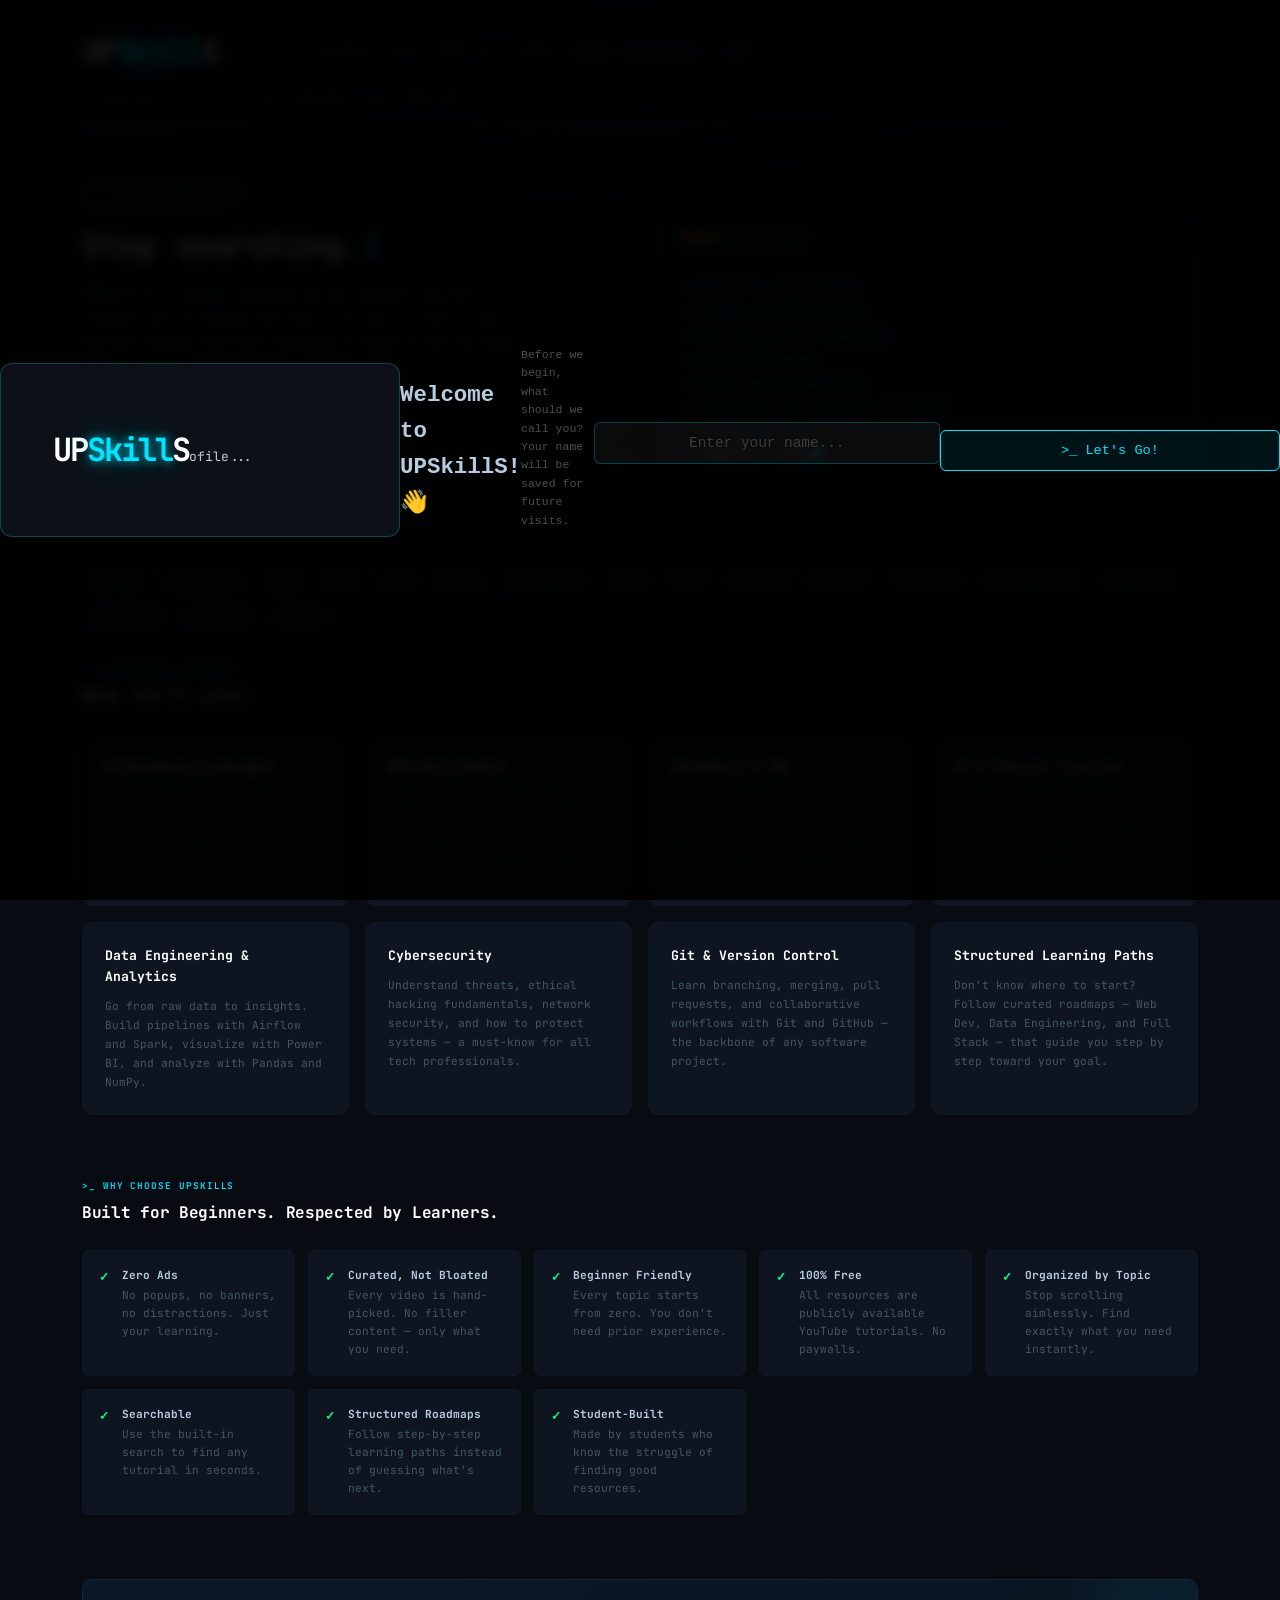
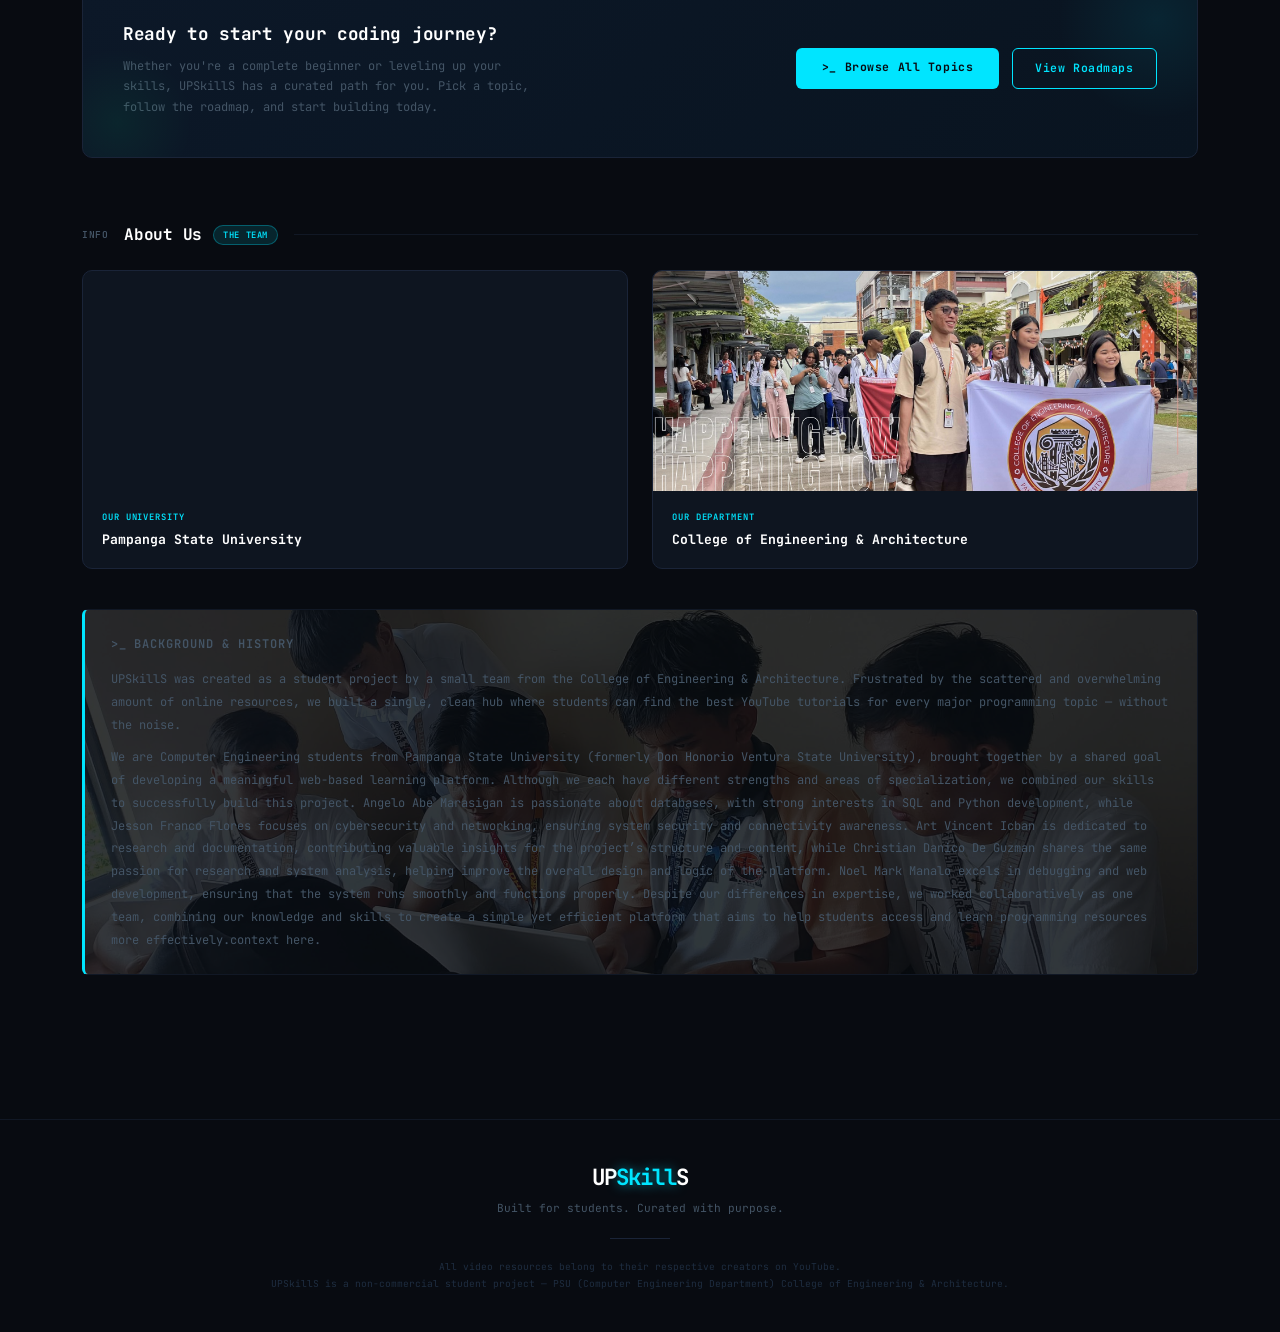
==== commit 72a9d3ce: "fix: working version after detached HEAD" ====
--- a/index.html
+++ b/index.html
@@ -346,59 +346,6 @@
 Despite our differences in expertise, we worked collaboratively as one team, combining our knowledge and skills to create a simple yet efficient platform that aims to help students access and learn programming resources more effectively.context here.
         </p>
       </div>
-
-      <p class="about-desc">
-        We are a group of students passionate about making tech education
-        more accessible. UPSkillS was built as a student project to help
-        fellow learners find quality resources without the hassle.
-      </p>
-
-      <div class="team-grid">
-
-        <div class="team-card">
-          <div class="team-photo">
-            <img src="img/abe.jpg" alt="Angelo Abe G. Marasigan" />
-          </div>
-          <p class="team-name">Angelo Abe G. Marasigan</p>
-          <span class="team-role">🛠 Project Manager / Lead Developer</span>
-          <span class="team-desc">"I managed the overall development of the UPSkillS website and ensured that all components work together properly. I also handled the integration of the design, content, and structure to match our main goal."</span>
-        </div>
-
-        <div class="team-card">
-          <div class="team-photo">
-            <img src="img/chanchan.png" alt="Christian Danico De Guzman" />
-          </div>
-          <p class="team-name">Christian Danico De Guzman</p>
-          <span class="team-role">🎨 UI/UX Designer</span>
-          <span class="team-desc">"I designed the layout and visual style of the website to make it simple, modern, and user-friendly. I made sure that users can easily navigate and understand the content."</span>
-        </div>
-
-        <div class="team-card">
-          <div class="team-photo">
-            <img src="img/jesson.jpg" alt="Jesson Franco Flores" />
-          </div>
-          <p class="team-name">Jesson Franco Flores</p>
-          <span class="team-role">📄 Documentation Specialist</span>
-          <span class="team-desc">"I was responsible for creating the final documentation and report of the UPSkillS website. I compiled all the details about the project including its purpose, features, and development process."</span>
-        </div>
-
-        <div class="team-card">
-          <div class="team-photo">
-            <img src="img/art.jpg" alt="Art Vincent Icban" />
-          </div>
-          <p class="team-name">Art Vincent Icban</p>
-          <span class="team-role">🔍 Content Manager / Researcher</span>
-          <span class="team-desc">"I gathered and organized the learning materials used in the website, especially YouTube resources. I ensured that the content is relevant, helpful, and aligned with the purpose of UPSkillS."</span>
-        </div>
-
-        <div class="team-card">
-          <div class="team-photo">
-            <img src="img/Noel.jpg" alt="Mark Noel Manalo" />
-          </div>
-          <p class="team-name">Mark Noel Manalo</p>
-          <span class="team-role">Quality Assurance (QA) / Technical Support</span>
-          <span class="team-desc">"I Assisted in testing the website's functionality to ensure a bug-free user experience. Responsible for checking the responsiveness of the site across different devices and browsers. Contributed to the final review of the project to ensure all features and links, including YouTube resources, are working seamlessly."</span>
-        </div>
 
       </div>
     </section>
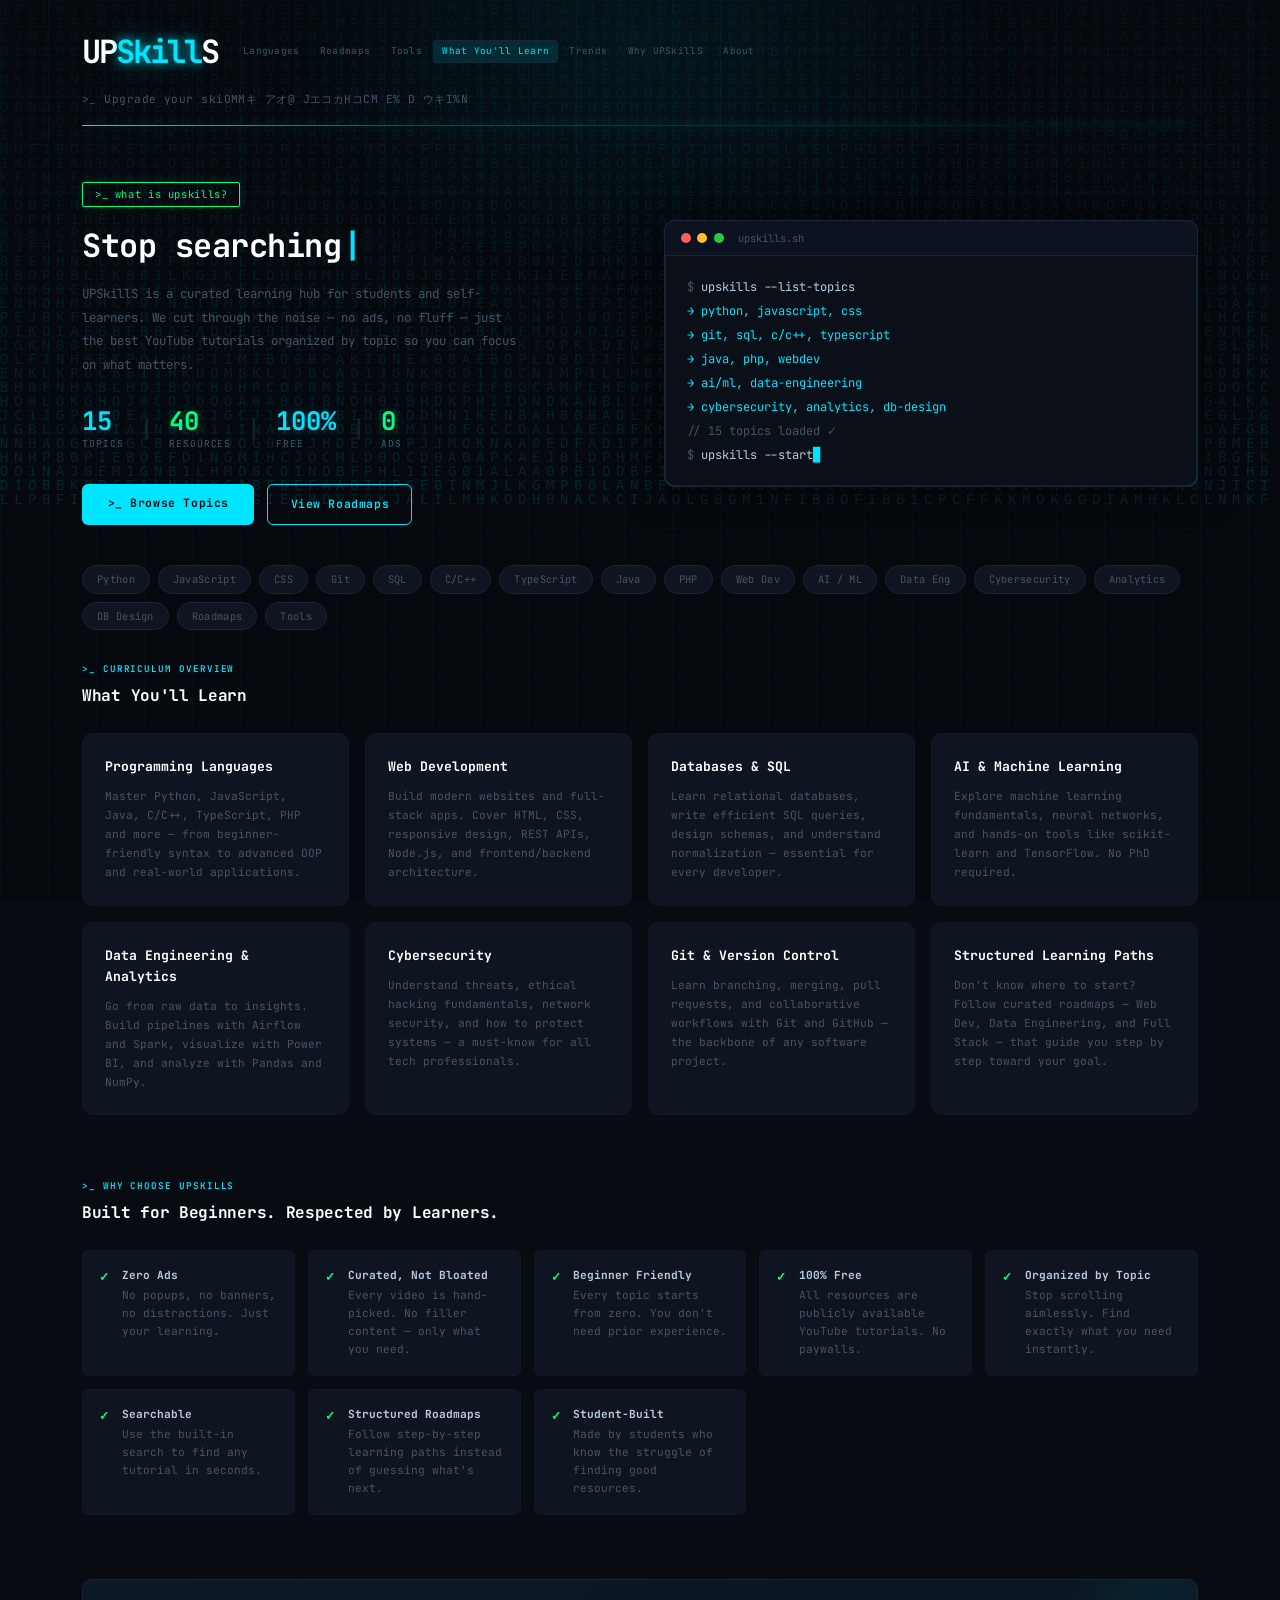
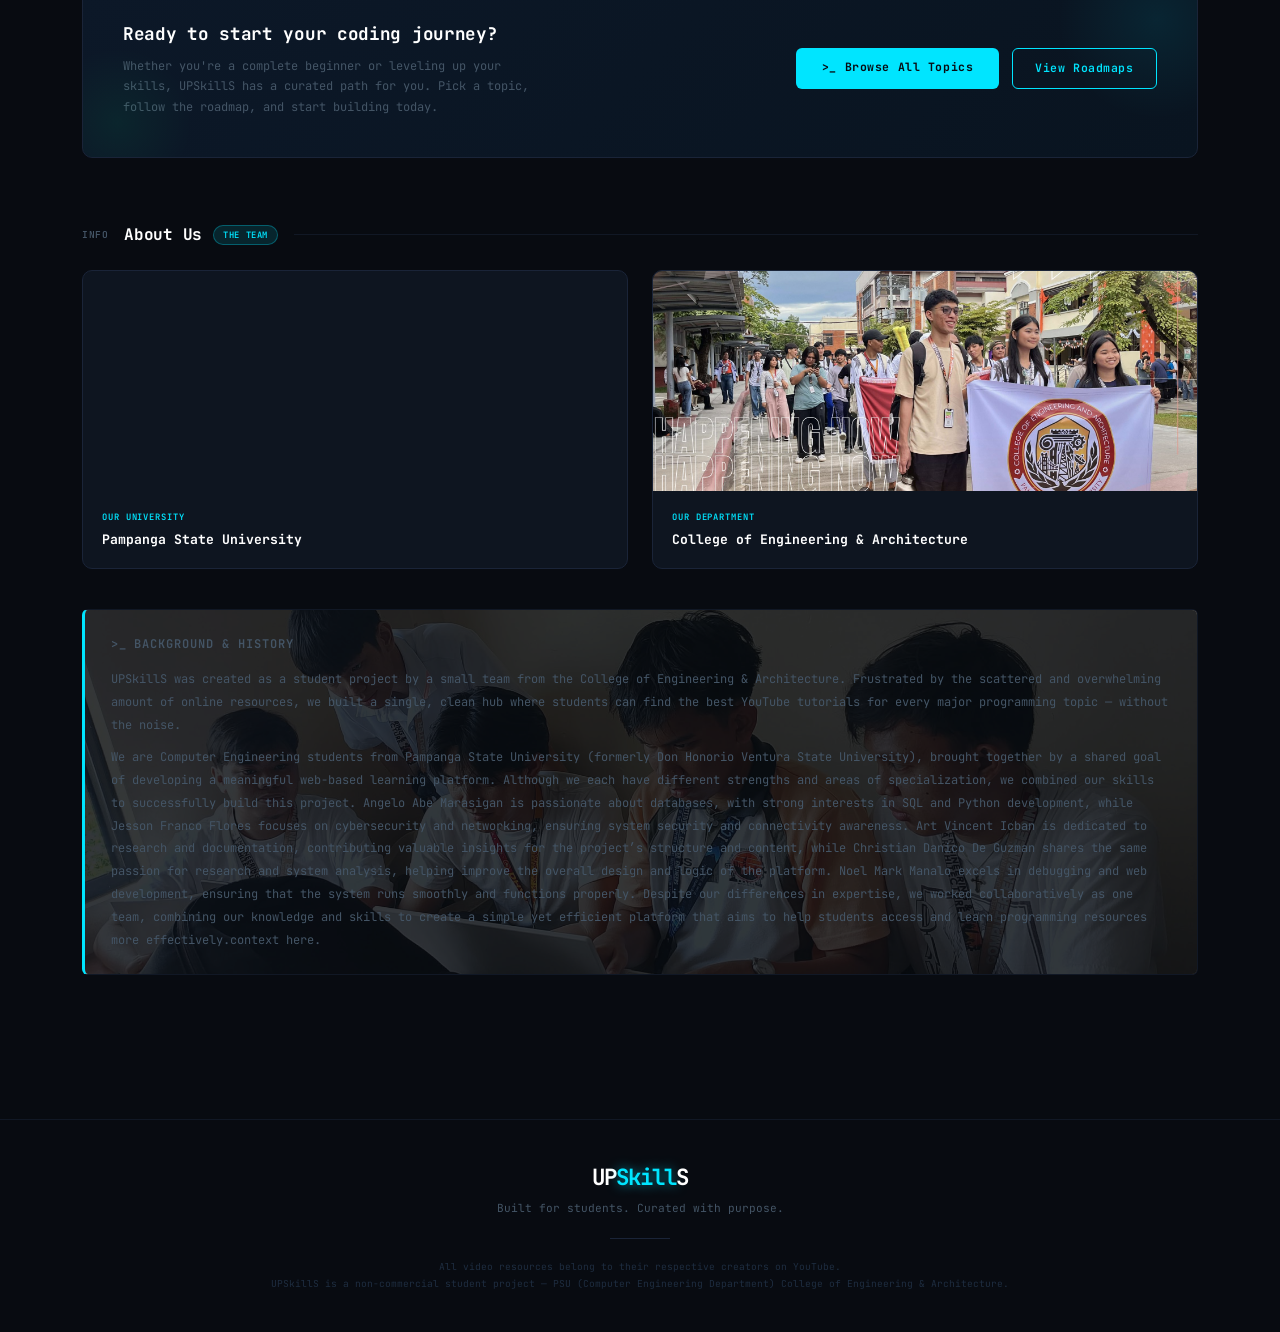
==== commit eac1d4d0: "Fixed new" ====
--- a/index.html
+++ b/index.html
@@ -345,8 +345,6 @@
 
 Despite our differences in expertise, we worked collaboratively as one team, combining our knowledge and skills to create a simple yet efficient platform that aims to help students access and learn programming resources more effectively.context here.
         </p>
-      </div>
-
       </div>
     </section>
   </main>
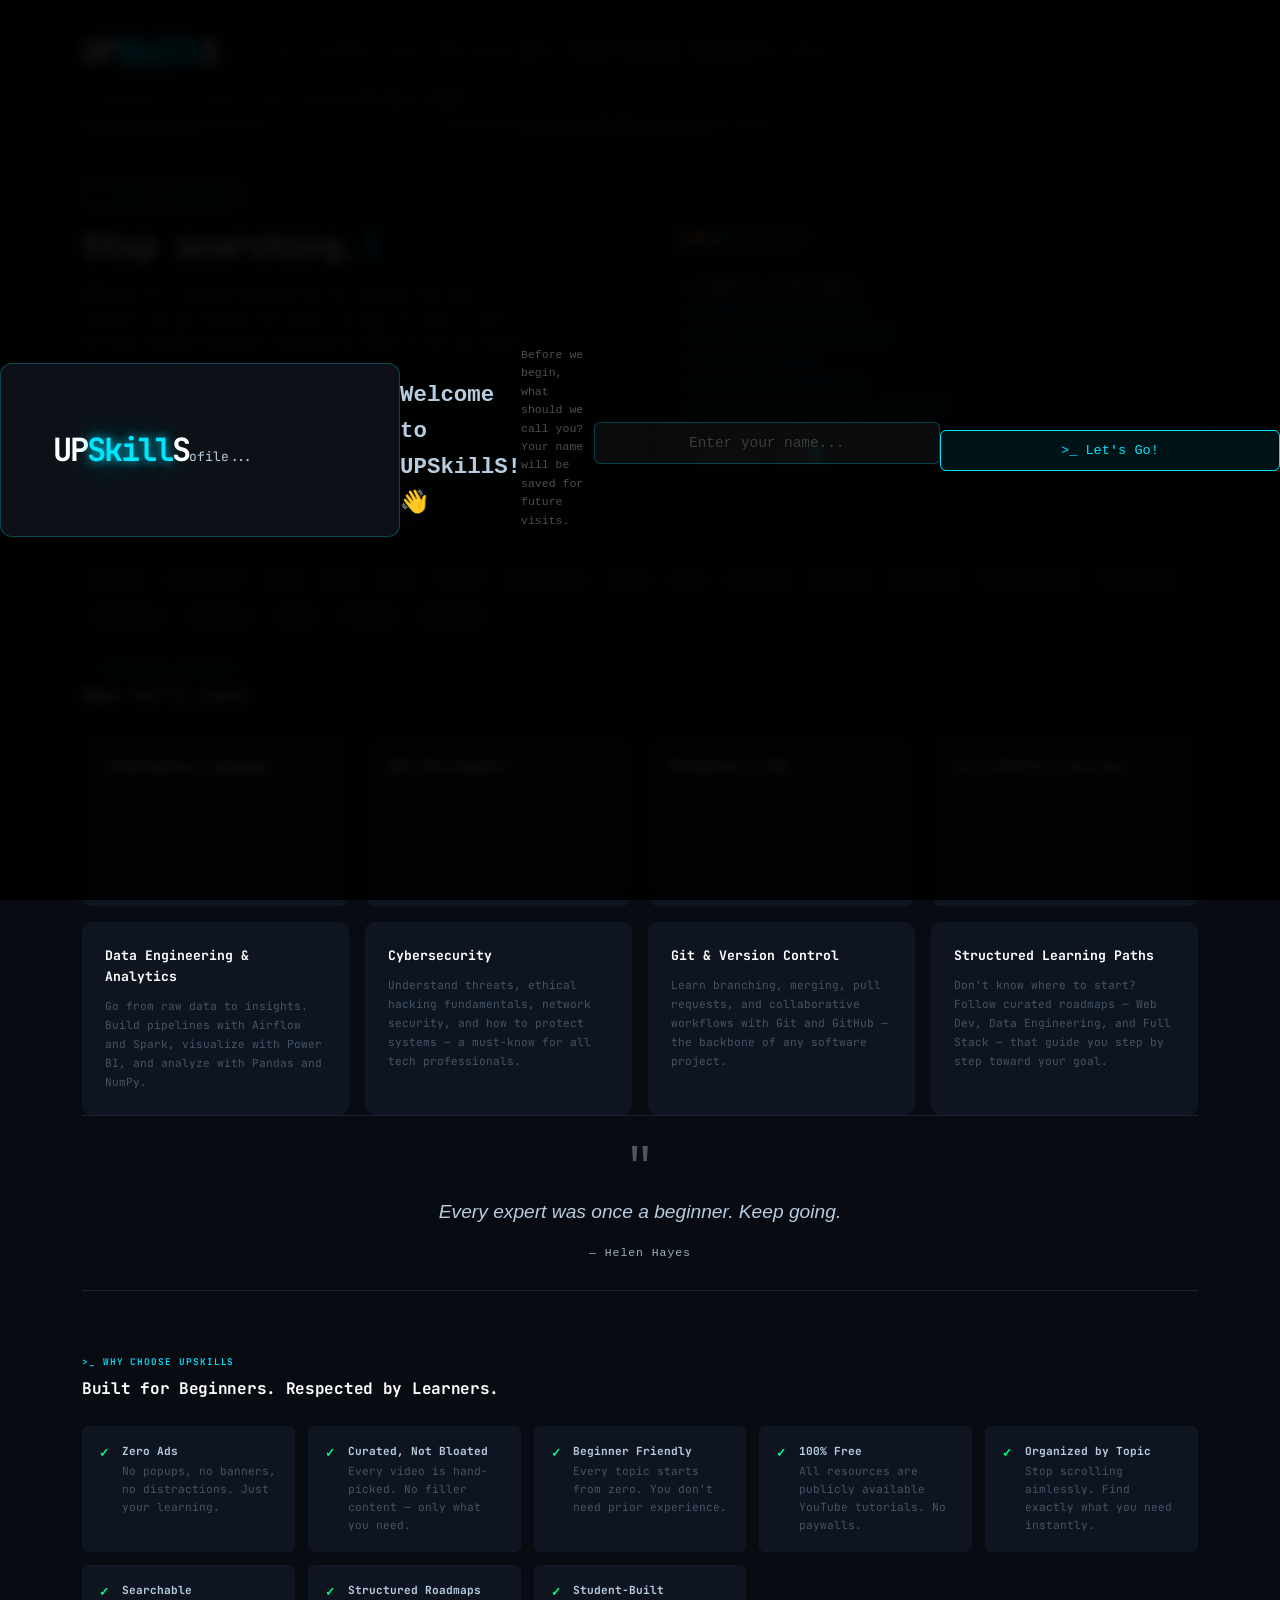
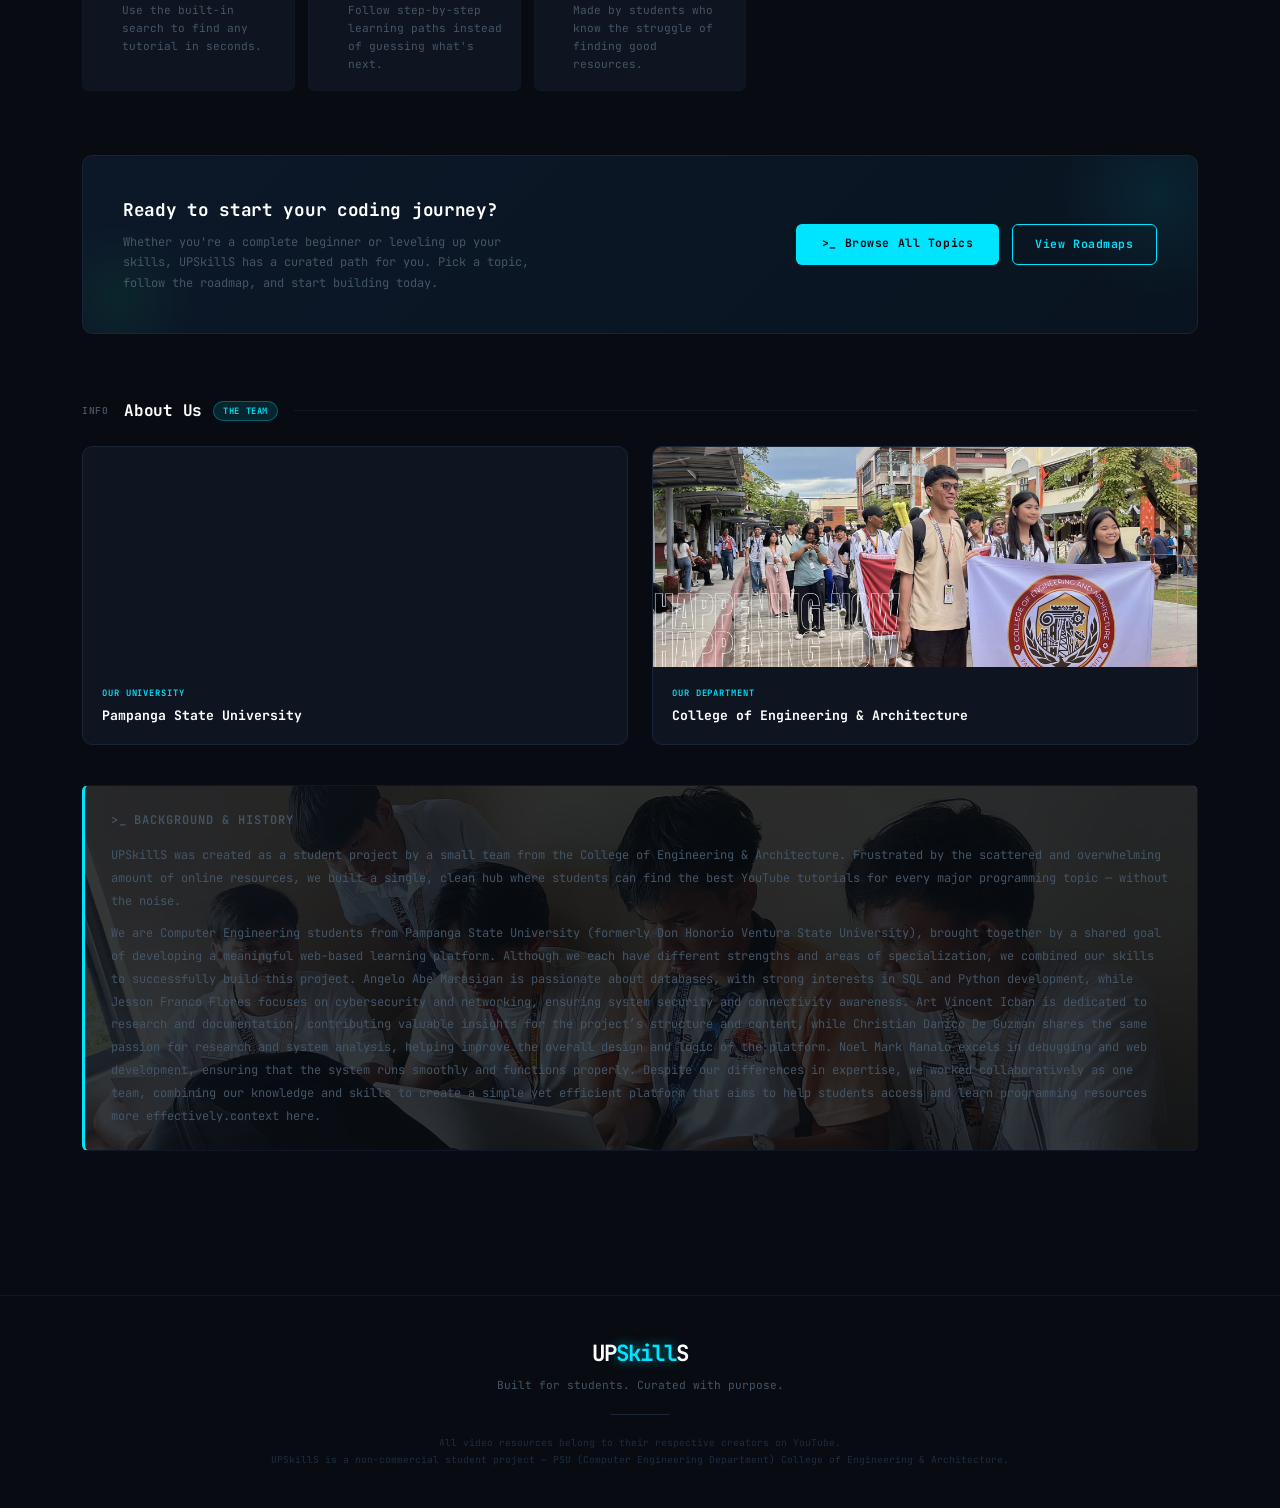
==== commit b7fdf6c6: "projects added" ====
--- a/index.html
+++ b/index.html
@@ -54,8 +54,10 @@
         <a href="pages/tools.html">Tools</a>
         <a href="#learn">What You'll Learn</a>
         <a href="pages/trends.html">Trends</a>
+        <a href="pages/projects.html">Projects</a>
         <a href="#why">Why UPSkillS</a>
         <a href="#about">About</a>
+        
         
       </nav>
       <div class="header-greeting" id="headerGreeting"></div>
@@ -145,6 +147,8 @@
     <a href="pages/languages.html#dbdesign"     class="tnav-pill">DB Design</a>
     <a href="pages/roadmap.html"                class="tnav-pill">Roadmaps</a>
     <a href="pages/tools.html"                  class="tnav-pill"> Tools</a>
+    <a href="pages/trends.html"                 class="tnav-pill">Trends</a>
+    <a href="pages/projects.html"               class="tnav-pill">Projects</a>
   </div>
 
   <!-- ══════════════════════════════════════════
@@ -197,6 +201,16 @@
         <div class="learn-desc">Don't know where to start? Follow curated roadmaps — Web Dev, Data Engineering, and Full Stack — that guide you step by step toward your goal.</div>
       </div>
 
+    </div>
+        <!-- ─── MOTIVATIONAL QUOTE ─────────────────────────────────── -->
+    <div class="quote-strip" id="quoteStrip" aria-live="polite">
+      <div class="container">
+        <div class="quote-inner">
+          <span class="quote-mark" aria-hidden="true">"</span>
+          <p class="quote-text" id="quoteText"></p>
+          <span class="quote-author" id="quoteAuthor"></span>
+        </div>
+      </div>
     </div>
   </section>
 
--- a/assets/css/style.css
+++ b/assets/css/style.css
@@ -3518,4 +3518,50 @@
 }
 @media (max-width: 600px) {
   .watch-grid { grid-template-columns: 1fr; }
+}
+
+/* ─── MOTIVATIONAL QUOTE STRIP ──────────────────────────────── */
+.quote-strip {
+  background: var(--bg-2);
+  border-top: 1px solid var(--border);
+  border-bottom: 1px solid var(--border);
+  padding: 28px 0;
+}
+
+.quote-inner {
+  display: flex;
+  align-items: center;
+  gap: 16px;
+  max-width: 780px;
+  margin: 0 auto;
+  text-align: center;
+  flex-direction: column;
+  animation: heroFadeUp 0.7s var(--ease) both;
+}
+
+.quote-mark {
+  font-family: 'Space Mono', monospace;
+  font-size: 3rem;
+  color: var(--accent);
+  opacity: 0.4;
+  line-height: 1;
+  margin-bottom: -12px;
+}
+
+.quote-text {
+  font-family: 'DM Sans', sans-serif;
+  font-size: clamp(1rem, 2.5vw, 1.2rem);
+  font-weight: 400;
+  color: var(--text);
+  line-height: 1.65;
+  font-style: italic;
+  transition: opacity 0.4s ease;
+}
+
+.quote-author {
+  font-family: 'Space Mono', monospace;
+  font-size: 0.72rem;
+  color: var(--accent);
+  letter-spacing: 0.08em;
+  opacity: 0.85;
 }
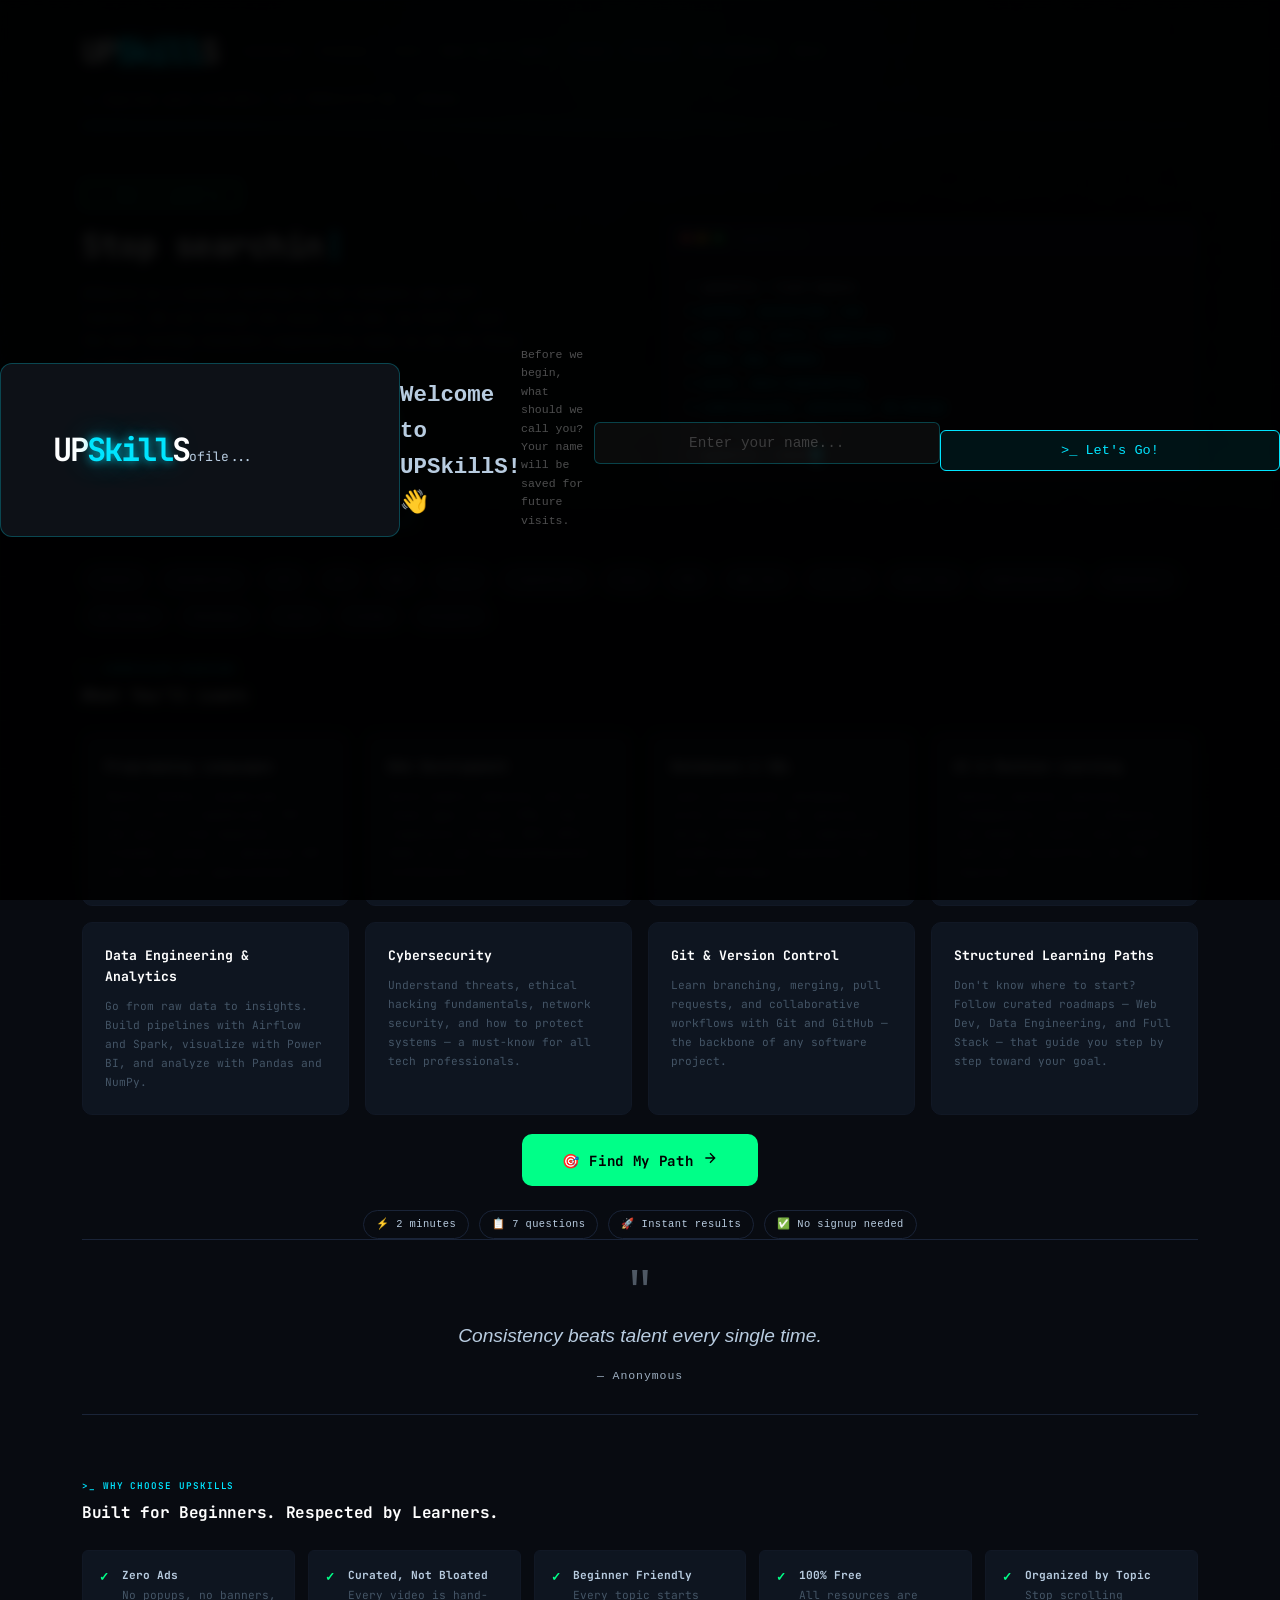
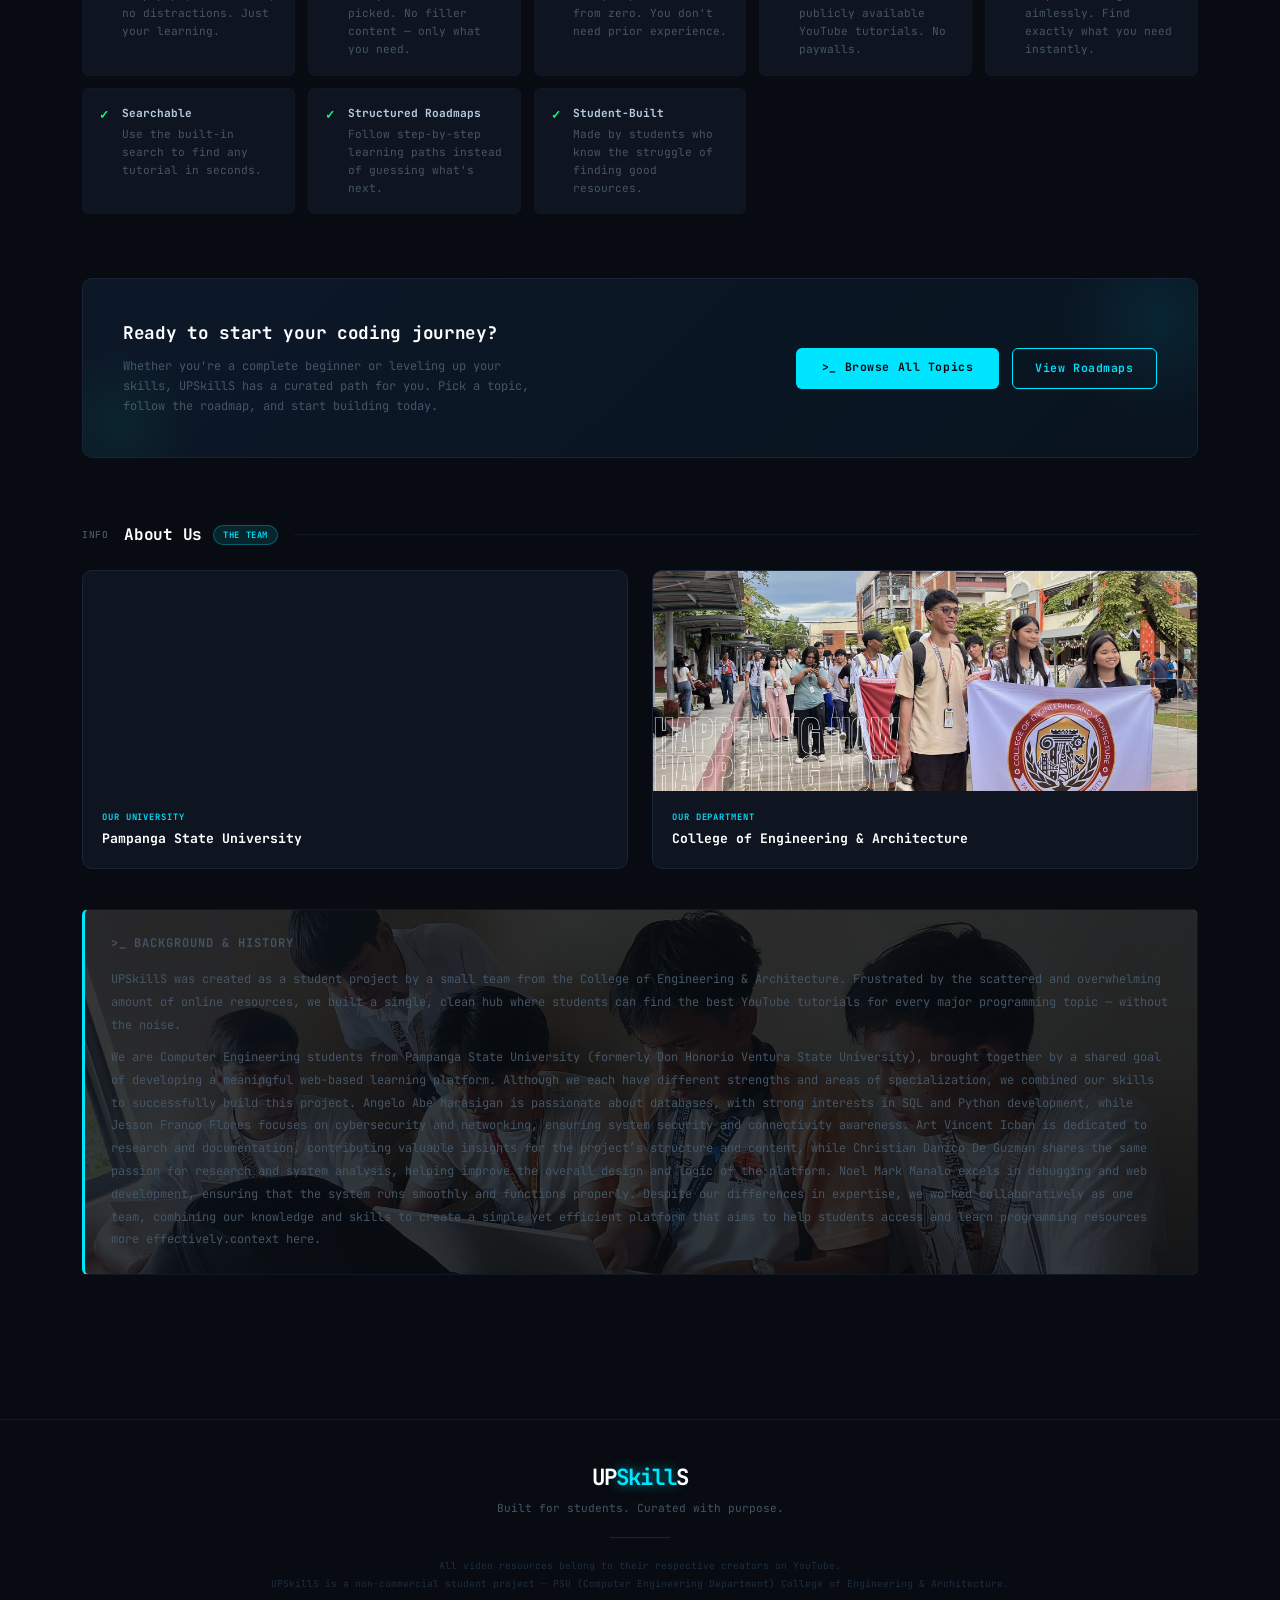
==== commit 44c56e98: "Fixed and add assesment-but theres a bug in the button in questions" ====
--- a/index.html
+++ b/index.html
@@ -202,6 +202,69 @@
       </div>
 
     </div>
+    <!-- ─── ASSESSMENT SECTION ────────────────────────────────────── -->
+<div class="assessment-cta">
+  <button class="btn btn-primary" id="startAssessment">
+    <span>🎯 Find My Path</span>
+    <svg class="btn-arrow" viewBox="0 0 24 24" fill="none" stroke="currentColor" stroke-width="2"><path d="M5 12h14M12 5l7 7-7 7"/></svg>
+  </button>
+
+  <div class="assessment-pills">
+    <span class="assessment-pill">⚡ 2 minutes</span>
+    <span class="assessment-pill">📋 7 questions</span>
+    <span class="assessment-pill">🚀 Instant results</span>
+    <span class="assessment-pill">✅ No signup needed</span>
+  </div>
+</div>
+
+<!-- ─── ASSESSMENT MODAL ───────────────────────────────────────── -->
+<div class="modal-overlay" id="assessmentModal" role="dialog" aria-modal="true" aria-labelledby="modalTitle" hidden>
+  <div class="modal-box" id="modalBox">
+
+    <!-- Header -->
+    <div class="modal-header">
+      <div class="modal-title-wrap">
+        <span class="section-tag" style="margin:0;" id="modalStep">// question 1 of 7</span>
+        <h3 class="modal-title" id="modalTitle">Tech Assessment</h3>
+      </div>
+      <button class="modal-close" id="modalClose" aria-label="Close assessment">
+        <svg viewBox="0 0 24 24" fill="none" stroke="currentColor" stroke-width="2"><path d="M18 6L6 18M6 6l12 12"/></svg>
+      </button>
+    </div>
+
+    <!-- Progress bar -->
+    <div class="modal-progress-track" aria-hidden="true">
+      <div class="modal-progress-bar" id="modalProgressBar" style="width:0%"></div>
+    </div>
+
+    <!-- Question area -->
+    <div class="modal-body" id="modalBody"></div>
+
+    <!-- Footer -->
+    <div class="modal-footer">
+      <button class="btn btn-outline" id="prevBtn" style="visibility:hidden;">← Back</button>
+      <button class="btn btn-primary" id="nextBtn">Next →</button>
+    </div>
+
+  </div>
+</div>
+
+<!-- ─── RESULTS MODAL ─────────────────────────────────────────── -->
+<div class="modal-overlay" id="resultsModal" role="dialog" aria-modal="true" aria-labelledby="resultsTitle" hidden>
+  <div class="modal-box modal-box-wide" id="resultsBox">
+    <div class="modal-header">
+      <h3 class="modal-title" id="resultsTitle">Your Personalized Path 🎯</h3>
+      <button class="modal-close" id="resultsClose" aria-label="Close results">
+        <svg viewBox="0 0 24 24" fill="none" stroke="currentColor" stroke-width="2"><path d="M18 6L6 18M6 6l12 12"/></svg>
+      </button>
+    </div>
+    <div class="modal-body" id="resultsBody"></div>
+    <div class="modal-footer" style="justify-content:center;">
+      <button class="btn btn-outline" id="retakeBtn">↺ Retake Assessment</button>
+    </div>
+  </div>
+</div>
+
         <!-- ─── MOTIVATIONAL QUOTE ─────────────────────────────────── -->
     <div class="quote-strip" id="quoteStrip" aria-live="polite">
       <div class="container">
--- a/assets/css/style.css
+++ b/assets/css/style.css
@@ -1288,6 +1288,73 @@
 .btn-primary:hover {
   box-shadow: 0 0 24px rgba(0,229,255,0.5);
   transform: translateY(-1px);
+}
+/* ─── ASSESSMENT CTA BUTTON OVERRIDE ────────────────────────── */
+/* ─── ASSESSMENT BUTTON — engaging style ────────────────────── */
+.assessment-cta .btn-primary {
+  position: relative;
+  font-size: 0.88rem;
+  padding: 16px 40px;
+  background: var(--accent, #00ff88);
+  color: #000;
+  border: none;
+  border-radius: 10px;
+  box-shadow: 0 0 0 0 rgba(0, 255, 136, 0.4);
+  animation: assessPulse 2s ease-in-out infinite;
+  overflow: hidden;
+}
+
+/* Shimmer sweep effect */
+.assessment-cta .btn-primary::after {
+  content: '';
+  position: absolute;
+  top: 0;
+  left: -100%;
+  width: 60%;
+  height: 100%;
+  background: linear-gradient(
+    90deg,
+    transparent,
+    rgba(255, 255, 255, 0.25),
+    transparent
+  );
+  animation: shimmer 2.5s ease-in-out infinite;
+}
+
+.assessment-cta .btn-primary:hover {
+  color: #fff;
+  transform: translateY(-3px) scale(1.04);
+  box-shadow: 0 8px 32px rgba(0, 255, 136, 0.45),
+              0 0 0 14px rgba(0, 255, 136, 0.08);
+  animation: assessPulse 0.8s ease-in-out infinite; /* faster pulse on hover */
+}
+.assessment-cta .btn-primary:active {
+  transform: translateY(0) scale(0.98);
+}
+
+/* Pulse ring animation */
+@keyframes assessPulse {
+  0%   { box-shadow: 0 0 0 0   rgba(0, 255, 136, 0.45); }
+  50%  { box-shadow: 0 0 0 14px rgba(0, 255, 136, 0);   }
+  100% { box-shadow: 0 0 0 0   rgba(0, 255, 136, 0.45); }
+}
+
+/* Shimmer sweep */
+@keyframes shimmer {
+  0%   { left: -100%; }
+  60%  { left: 150%;  }
+  100% { left: 150%;  }
+}
+
+.assessment-cta .btn-primary:hover {
+  background: var(--accent-glow);
+  box-shadow: 0 0 20px var(--accent-glow);
+  transform: translateY(-2px);
+}
+
+.assessment-cta .btn-primary .btn-arrow {
+  width: 16px;
+  height: 16px;
 }
 .btn-secondary {
   font-family: var(--font);
@@ -3564,4 +3631,428 @@
   color: var(--accent);
   letter-spacing: 0.08em;
   opacity: 0.85;
+}
+
+/* ─── ASSESSMENT SECTION ─────────────────────────────────────── */
+/* ─── ASSESSMENT SECTION ─────────────────────────────────────── */
+.assessment {
+  background: var(--bg);
+  padding: 120px 0;
+  text-align: center;
+  position: relative;
+  overflow: hidden;
+}
+
+/* Glowing background blob */
+.assessment::before {
+  content: '';
+  position: absolute;
+  top: 50%;
+  left: 50%;
+  transform: translate(-50%, -50%);
+  width: 600px;
+  height: 300px;
+  background: radial-gradient(ellipse, rgba(0,255,136,0.07) 0%, transparent 70%);
+  pointer-events: none;
+  z-index: 0;
+}
+
+.assessment .container {
+  position: relative;
+  z-index: 1;
+}
+
+.assessment .section-header {
+  text-align: center;
+  margin-bottom: 52px;
+}
+
+.assessment .section-tag,
+.assessment .section-title,
+.assessment .section-desc {
+  text-align: center;
+  margin-left: auto;
+  margin-right: auto;
+}
+
+.assessment .section-title {
+  font-size: clamp(1.8rem, 4vw, 2.8rem);
+}
+
+.assessment-cta {
+  display: flex;
+  flex-direction: column;
+  align-items: center;
+  justify-content: center;
+  gap: 20px;
+  margin-top: 19px;
+}
+
+.assessment-hint {
+  font-family: 'Space Mono', monospace;
+  font-size: 0.7rem;
+  color: var(--text-3);
+  letter-spacing: 0.06em;
+  text-align: center;
+}
+
+/* ── Feature pills below button ── */
+.assessment-pills {
+  display: flex;
+  align-items: center;
+  justify-content: center;
+  gap: 10px;
+  flex-wrap: wrap;
+  margin-top: 4px;
+}
+
+.assessment-pill {
+  font-family: 'Space Mono', monospace;
+  font-size: 0.65rem;
+  color: var(--text-2);
+  background: var(--surface);
+  border: 1px solid var(--border);
+  padding: 5px 12px;
+  border-radius: 100px;
+  letter-spacing: 0.04em;
+}
+
+/* ─── MODAL OVERLAY ──────────────────────────────────────────── */
+.modal-overlay {
+  position: fixed;
+  inset: 0;
+  background: rgba(0, 0, 0, 0.75);
+  backdrop-filter: blur(6px);
+  z-index: 500;
+  display: flex;
+  align-items: center;
+  justify-content: center;
+  padding: 24px;
+  animation: fadeIn 0.25s ease both;
+}
+
+.modal-overlay[hidden] { display: none; }
+
+@keyframes fadeIn {
+  from { opacity: 0; }
+  to   { opacity: 1; }
+}
+
+.modal-box {
+  background: var(--surface);
+  border: 1px solid var(--border);
+  border-radius: var(--radius-lg);
+  width: 100%;
+  max-width: 540px;
+  max-height: 90vh;
+  overflow-y: auto;
+  animation: slideUp 0.3s var(--ease) both;
+  position: relative;
+}
+
+.modal-box::before {
+  content: '';
+  display: block;
+  height: 3px;
+  background: linear-gradient(90deg, transparent, var(--accent), transparent);
+  border-radius: var(--radius-lg) var(--radius-lg) 0 0;
+}
+
+.modal-box-wide { max-width: 680px; }
+
+@keyframes slideUp {
+  from { opacity: 0; transform: translateY(20px); }
+  to   { opacity: 1; transform: translateY(0); }
+}
+
+/* Modal header */
+.modal-header {
+  display: flex;
+  align-items: flex-start;
+  justify-content: space-between;
+  padding: 24px 28px 16px;
+  gap: 12px;
+}
+
+.modal-title-wrap { display: flex; flex-direction: column; gap: 4px; }
+
+.modal-title {
+  font-family: 'Space Mono', monospace;
+  font-size: 1.05rem;
+  font-weight: 700;
+  color: var(--text);
+  margin: 0;
+}
+
+.modal-close {
+  width: 32px;
+  height: 32px;
+  flex-shrink: 0;
+  display: flex;
+  align-items: center;
+  justify-content: center;
+  border-radius: 6px;
+  color: var(--text-2);
+  transition: background var(--dur) var(--ease), color var(--dur) var(--ease);
+}
+.modal-close:hover { background: var(--surface-2); color: var(--accent); }
+.modal-close svg   { width: 18px; height: 18px; }
+
+/* Modal progress bar */
+.modal-progress-track {
+  height: 4px;
+  background: var(--bg-3);
+  margin: 0 28px;
+  border-radius: 100px;
+  overflow: hidden;
+}
+.modal-progress-bar {
+  height: 100%;
+  background: linear-gradient(90deg, var(--accent), #00ccff);
+  border-radius: 100px;
+  transition: width 0.4s var(--ease);
+}
+
+/* Modal body */
+.modal-body { padding: 24px 28px; }
+
+/* Modal footer */
+.modal-footer {
+  display: flex;
+  align-items: center;
+  justify-content: space-between;
+  padding: 16px 28px 24px;
+  border-top: 1px solid var(--border);
+  gap: 12px;
+}
+
+/* ─── QUESTION STYLES ────────────────────────────────────────── */
+.q-text {
+  font-family: 'Space Mono', monospace;
+  font-size: 0.95rem;
+  font-weight: 700;
+  color: var(--text);
+  line-height: 1.5;
+  margin-bottom: 20px;
+}
+
+.q-options {
+  display: flex;
+  flex-direction: column;
+  gap: 10px;
+}
+
+.q-option {
+  display: flex;
+  align-items: center;
+  gap: 12px;
+  padding: 12px 16px;
+  background: var(--bg);
+  border: 1px solid var(--border);
+  border-radius: 10px;
+  cursor: pointer;
+  font-size: 0.88rem;
+  color: var(--text-2);
+  transition: border-color var(--dur) var(--ease),
+              color var(--dur) var(--ease),
+              background var(--dur) var(--ease);
+  text-align: left;
+  width: 100%;
+}
+.q-option:hover {
+  border-color: var(--border-hover);
+  color: var(--text);
+}
+.q-option.selected {
+  border-color: var(--accent);
+  background: var(--accent-glow);
+  color: var(--accent);
+}
+.q-option-icon { font-size: 1.1rem; flex-shrink: 0; }
+
+/* ─── SLIDER ─────────────────────────────────────────────────── */
+.q-slider-wrap {
+  margin-top: 16px;
+  padding: 0 8px;
+}
+
+.q-slider-labels {
+  display: flex;
+  justify-content: space-between;
+  font-family: 'Space Mono', monospace;
+  font-size: 0.62rem;
+  color: var(--text-3);
+  margin-bottom: 16px;
+}
+
+.q-slider {
+  -webkit-appearance: none;
+  appearance: none;
+  width: 100%;
+  height: 8px;
+  border-radius: 100px;
+  background: linear-gradient(
+    to right,
+    var(--accent) 0%,
+    var(--accent) calc((var(--val, 3) - 1) / 4 * 100%),
+    var(--bg-3)   calc((var(--val, 3) - 1) / 4 * 100%),
+    var(--bg-3)   100%
+  );
+  outline: none;
+  cursor: pointer;
+  border: none;
+}
+
+.q-slider::-webkit-slider-thumb {
+  -webkit-appearance: none;
+  width: 26px;
+  height: 26px;
+  border-radius: 50%;
+  background: var(--accent);
+  box-shadow: 0 0 12px var(--accent-glow), 0 0 0 3px rgba(0,255,136,0.2);
+  cursor: pointer;
+  transition: transform 0.2s ease, box-shadow 0.2s ease;
+  border: 2px solid #000;
+}
+
+.q-slider::-webkit-slider-thumb:hover {
+  transform: scale(1.25);
+  box-shadow: 0 0 20px rgba(0,255,136,0.5);
+}
+
+.q-slider::-moz-range-thumb {
+  width: 26px;
+  height: 26px;
+  border-radius: 50%;
+  background: var(--accent);
+  cursor: pointer;
+  border: 2px solid #000;
+}
+
+/* Step dots below slider */
+.q-slider-dots {
+  display: flex;
+  justify-content: space-between;
+  padding: 8px 4px 0;
+}
+
+.q-slider-dot {
+  display: flex;
+  flex-direction: column;
+  align-items: center;
+  gap: 4px;
+  cursor: pointer;
+}
+
+.q-slider-dot-circle {
+  width: 8px;
+  height: 8px;
+  border-radius: 50%;
+  background: var(--bg-3);
+  border: 1px solid var(--border);
+  transition: background 0.2s ease, transform 0.2s ease;
+}
+
+.q-slider-dot.active .q-slider-dot-circle {
+  background: var(--accent);
+  transform: scale(1.3);
+  box-shadow: 0 0 8px var(--accent-glow);
+}
+
+.q-slider-dot-label {
+  font-family: 'Space Mono', monospace;
+  font-size: 0.6rem;
+  color: var(--text-3);
+}
+
+.q-slider-dot.active .q-slider-dot-label {
+  color: var(--accent);
+}
+
+.q-slider-value {
+  text-align: center;
+  font-family: 'Space Mono', monospace;
+  font-size: 1rem;
+  font-weight: 700;
+  color: var(--accent);
+  margin-top: 14px;
+  letter-spacing: 0.04em;
+}
+
+/* ─── RESULTS STYLES ─────────────────────────────────────────── */
+.results-intro {
+  font-size: 0.88rem;
+  color: var(--text-2);
+  margin-bottom: 24px;
+  line-height: 1.6;
+}
+
+.results-section { margin-bottom: 24px; }
+
+.results-section-title {
+  font-family: 'Space Mono', monospace;
+  font-size: 0.72rem;
+  color: var(--accent);
+  letter-spacing: 0.08em;
+  margin-bottom: 12px;
+}
+
+.results-cards {
+  display: grid;
+  grid-template-columns: repeat(auto-fit, minmax(160px, 1fr));
+  gap: 12px;
+}
+
+.result-card {
+  background: var(--bg);
+  border: 1px solid var(--border);
+  border-radius: var(--radius);
+  padding: 16px;
+  text-align: center;
+  transition: border-color var(--dur) var(--ease),
+              transform var(--dur) var(--ease);
+  text-decoration: none;
+  color: inherit;
+  display: block;
+}
+.result-card:hover {
+  border-color: var(--accent);
+  transform: translateY(-2px);
+}
+.result-card-icon { font-size: 1.8rem; margin-bottom: 8px; }
+.result-card-title {
+  font-family: 'Space Mono', monospace;
+  font-size: 0.78rem;
+  font-weight: 700;
+  color: var(--text);
+  margin-bottom: 4px;
+}
+.result-card-desc {
+  font-size: 0.72rem;
+  color: var(--text-2);
+  line-height: 1.4;
+}
+
+.result-top-pick {
+  border-color: var(--accent);
+  box-shadow: 0 0 0 1px var(--accent), 0 4px 20px var(--accent-glow);
+}
+
+.result-badge {
+  display: inline-block;
+  font-family: 'Space Mono', monospace;
+  font-size: 0.58rem;
+  background: var(--accent);
+  color: #000;
+  padding: 2px 8px;
+  border-radius: 4px;
+  margin-bottom: 8px;
+  letter-spacing: 0.04em;
+}
+
+@media (max-width: 600px) {
+  .modal-header,
+  .modal-body,
+  .modal-footer { padding-left: 18px; padding-right: 18px; }
+  .modal-progress-track { margin: 0 18px; }
 }
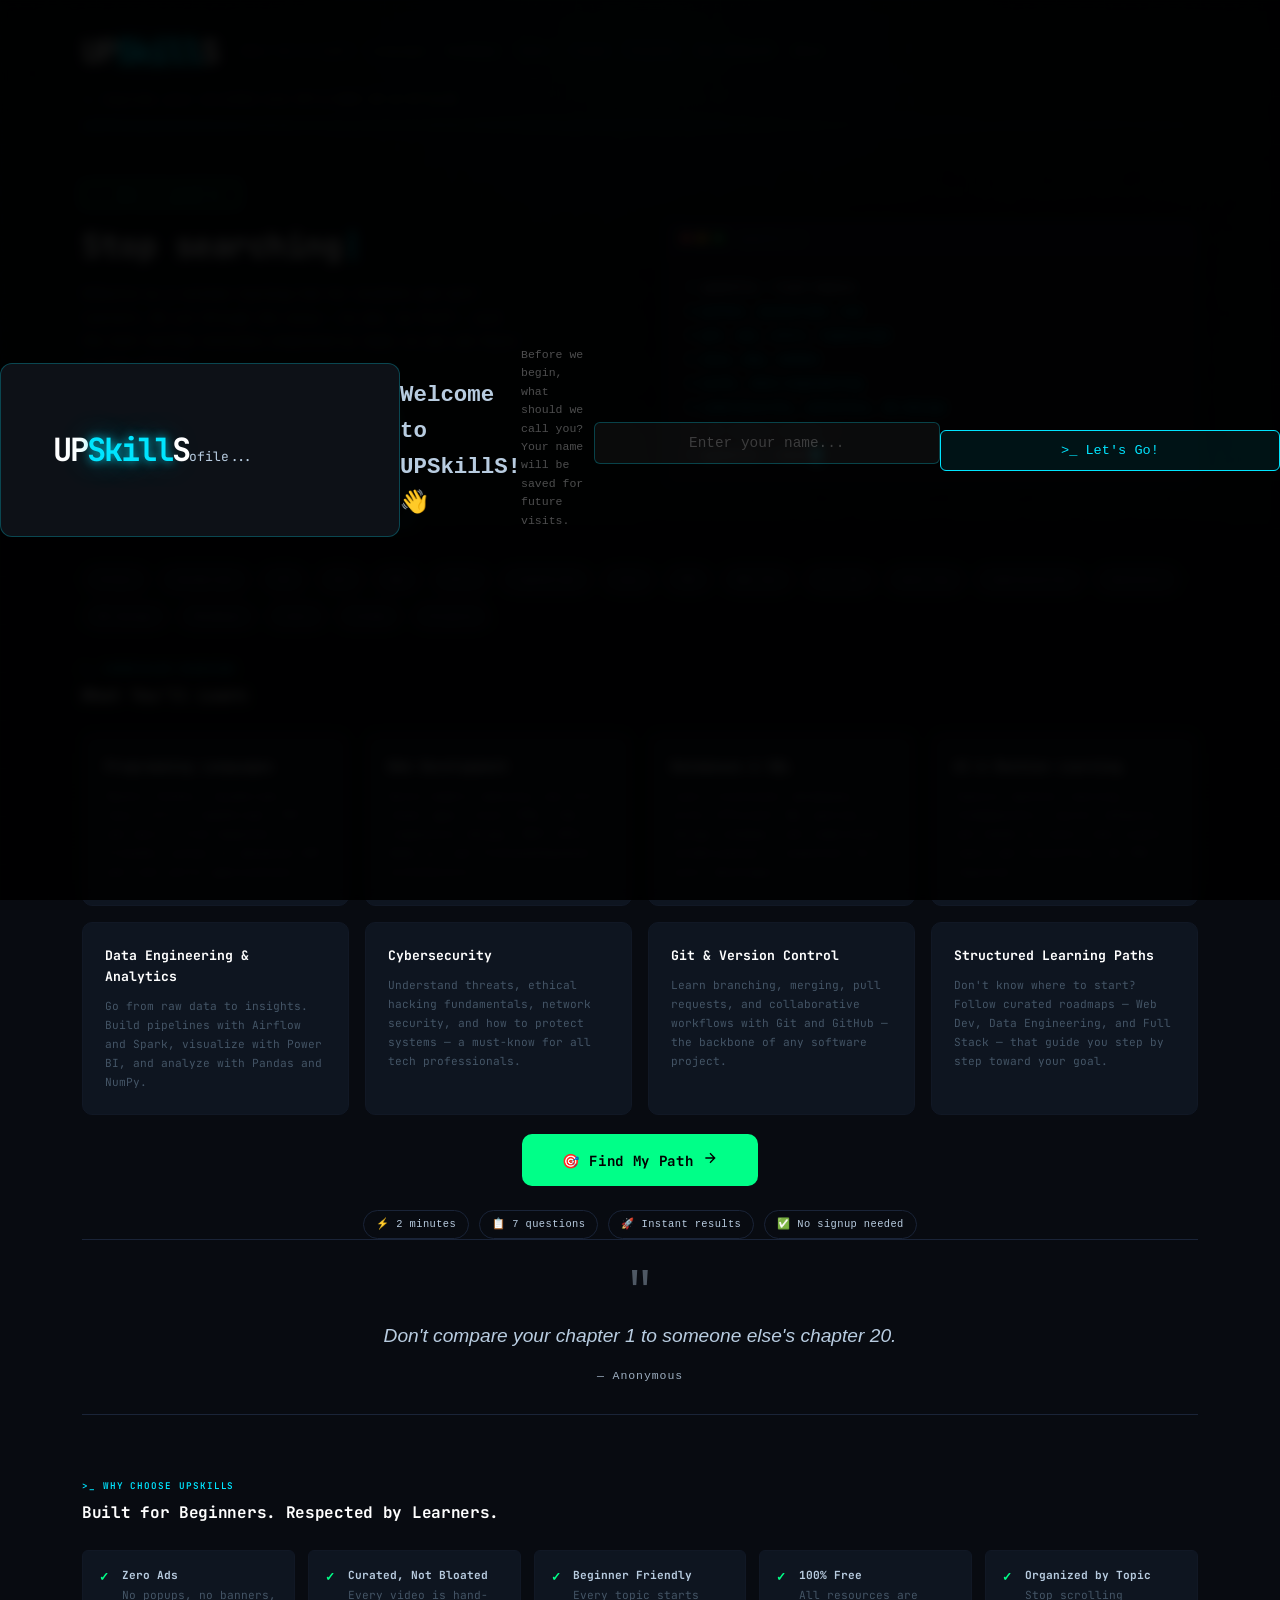
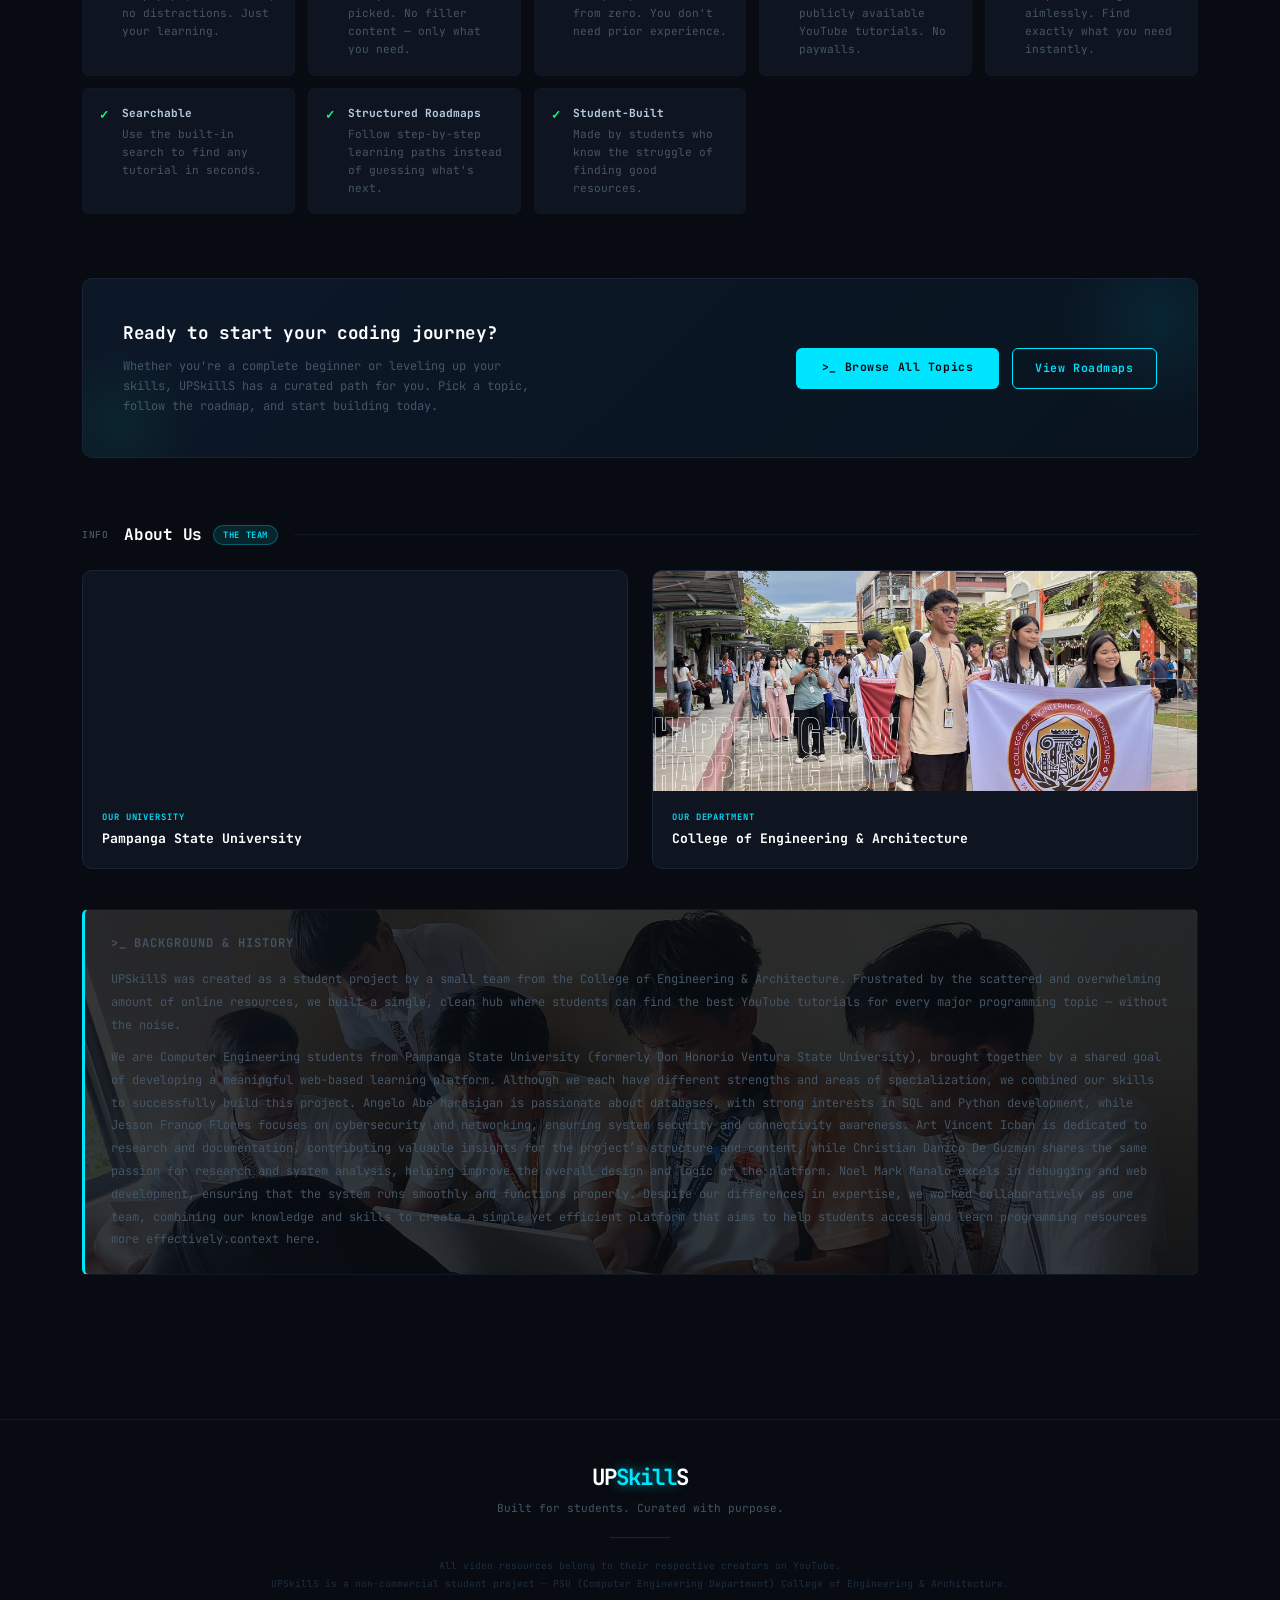
==== commit 49c87923: "New and improved" ====
--- a/index.html
+++ b/index.html
@@ -49,10 +49,10 @@
     <div class="header-inner">
       <div class="logo">UP<span>Skill</span>S</div>
       <nav class="nav-topics">
+        <a href="#learn">What You'll Learn</a>
         <a href="pages/languages.html">Languages</a>
         <a href="pages/roadmap.html">Roadmaps</a>
         <a href="pages/tools.html">Tools</a>
-        <a href="#learn">What You'll Learn</a>
         <a href="pages/trends.html">Trends</a>
         <a href="pages/projects.html">Projects</a>
         <a href="#why">Why UPSkillS</a>
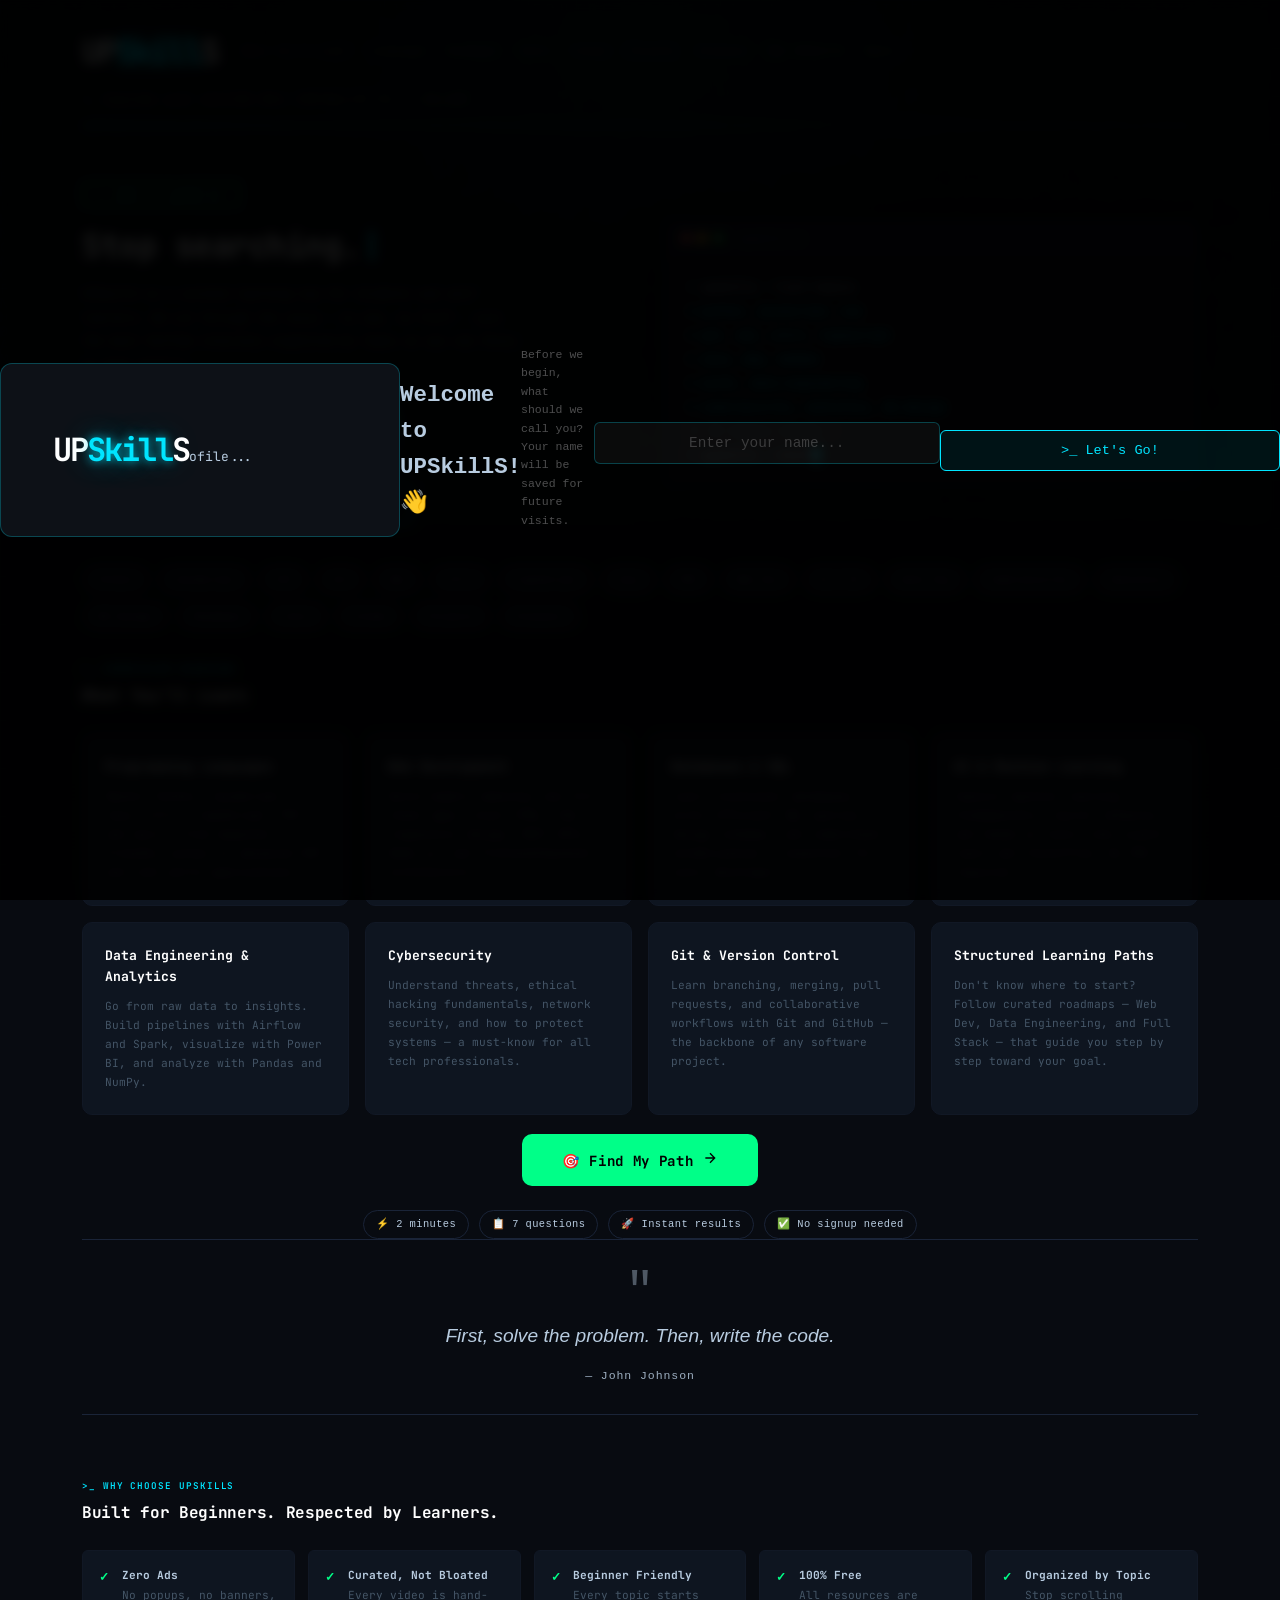
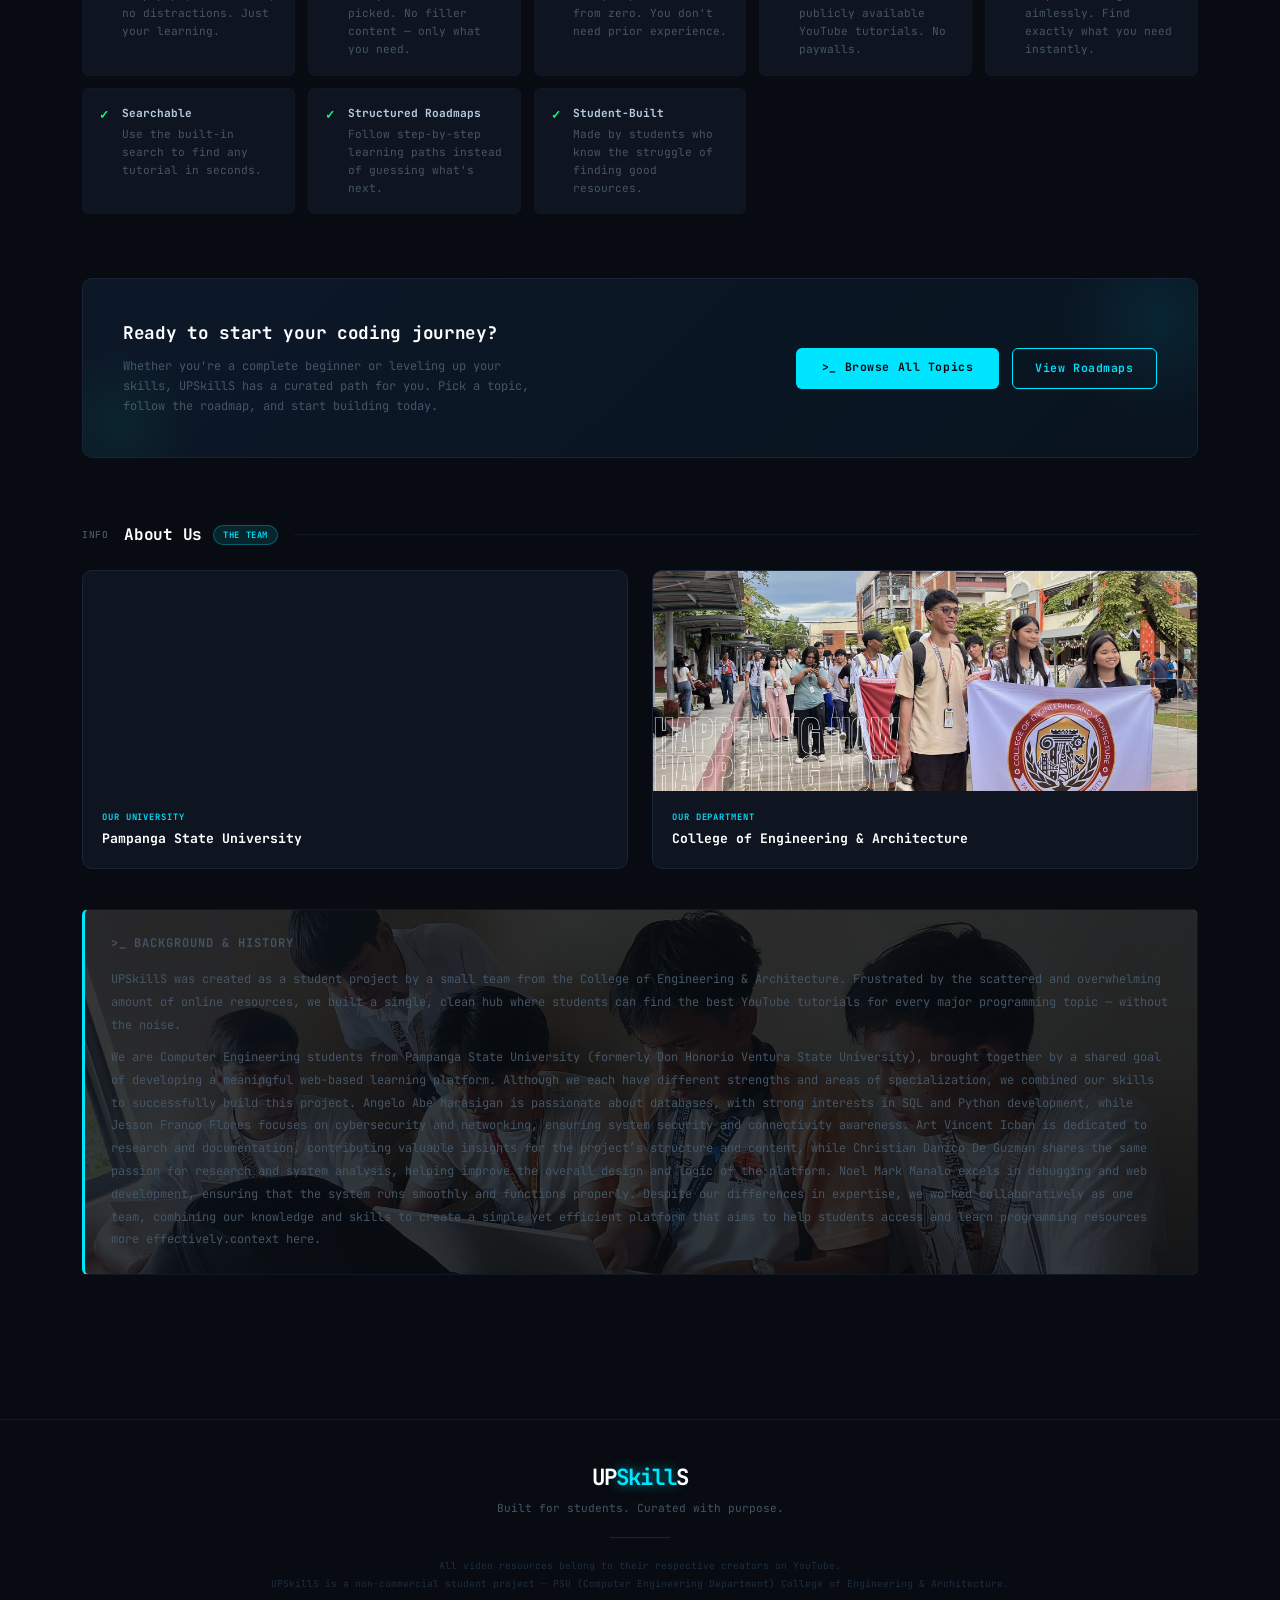
==== commit 95b73f72: "Glossary added" ====
--- a/index.html
+++ b/index.html
@@ -55,6 +55,7 @@
         <a href="pages/tools.html">Tools</a>
         <a href="pages/trends.html">Trends</a>
         <a href="pages/projects.html">Projects</a>
+        <a href="pages/glossary.html">Glossary</a>
         <a href="#why">Why UPSkillS</a>
         <a href="#about">About</a>
         
@@ -149,6 +150,7 @@
     <a href="pages/tools.html"                  class="tnav-pill"> Tools</a>
     <a href="pages/trends.html"                 class="tnav-pill">Trends</a>
     <a href="pages/projects.html"               class="tnav-pill">Projects</a>
+    <a href="pages/glossary.html"               class="tnav-pill">Glossary</a>
   </div>
 
   <!-- ══════════════════════════════════════════
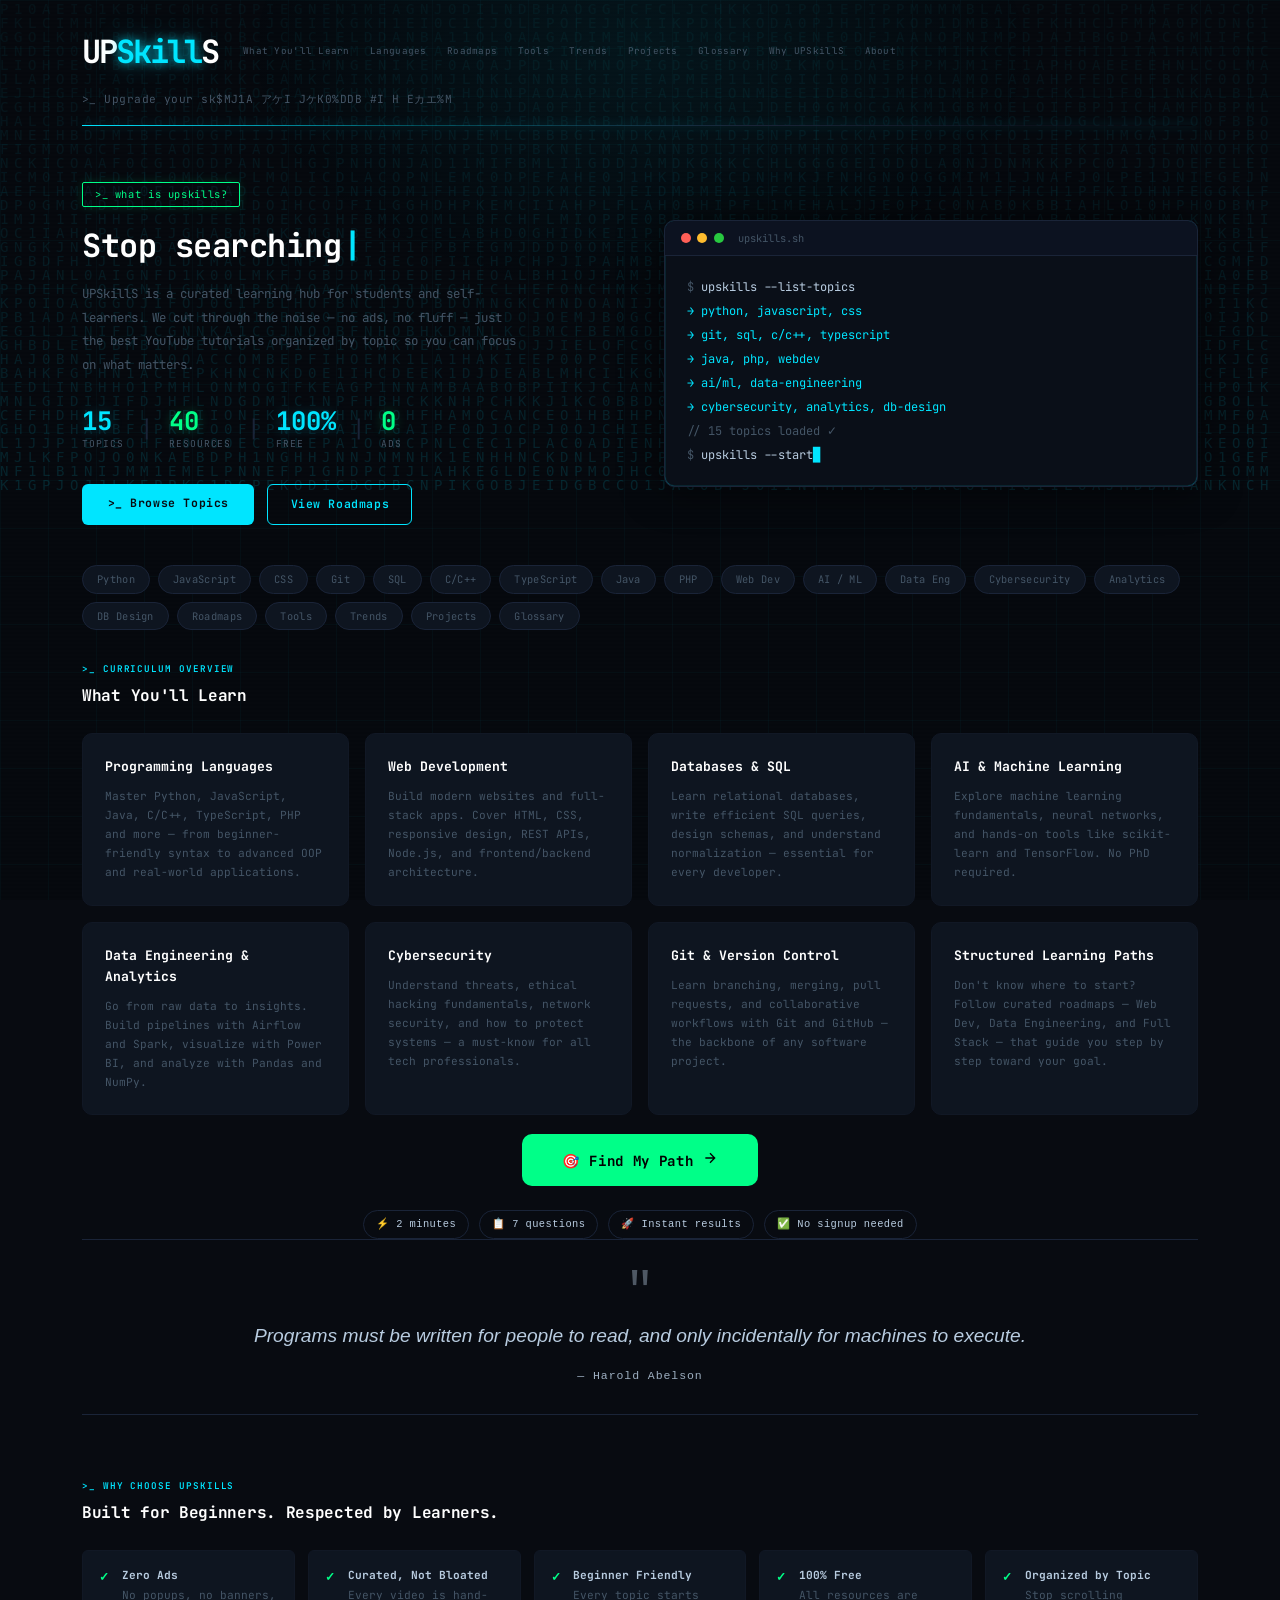
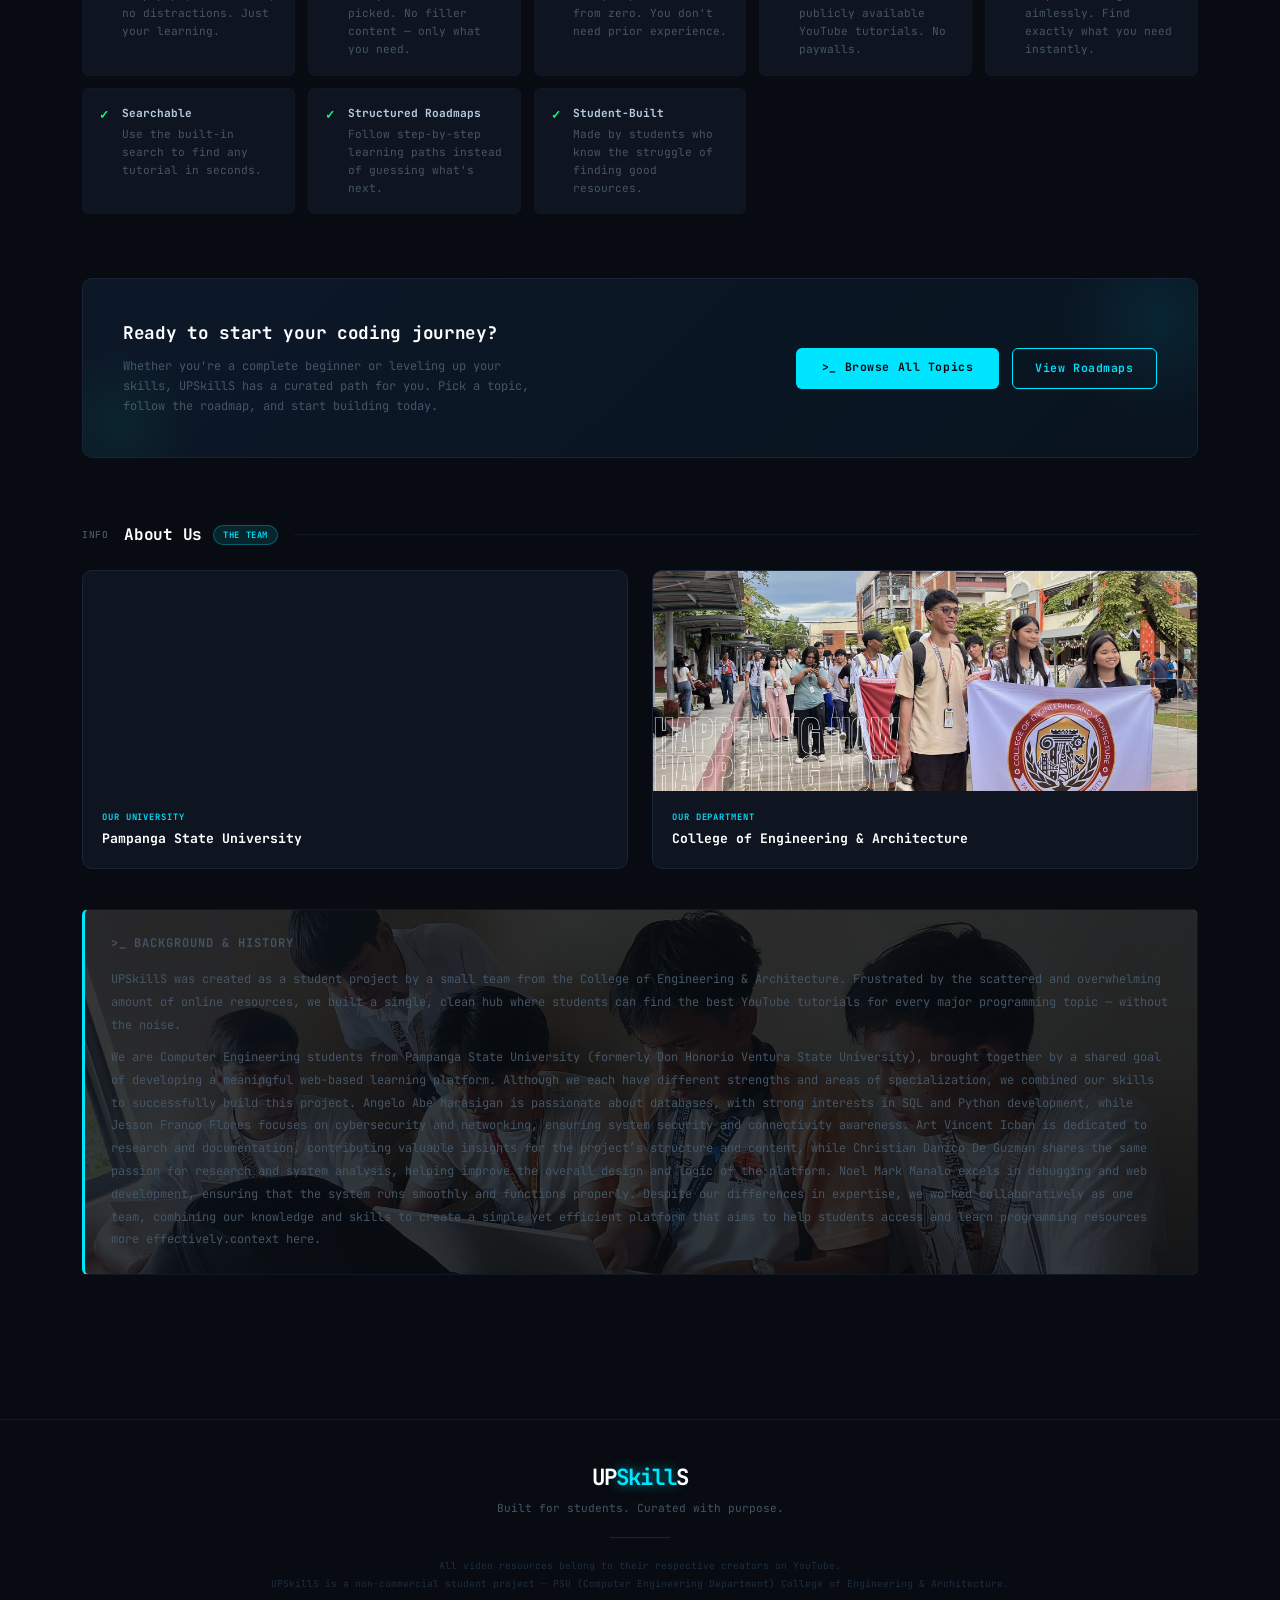
==== commit 8760a911: "bug fixed 10%" ====
--- a/index.html
+++ b/index.html
@@ -7,17 +7,18 @@
   <link rel="stylesheet" href="assets/css/style.css" />
 </head>
 <body>
-    <!-- Welcome Modal -->
+  <!-- Welcome Modal -->
   <div class="welcome-overlay" id="welcomeOverlay">
     <div class="welcome-modal">
-      <div class="logo" data-text="UPSkillS">UP<span>Skill</span>S</div>ofile...</div>
+      <div class="welcome-logo">UP<span>Skill</span>S</div>
+      <p class="welcome-label">&gt;_ beyond basics. into mastery.</p>
       <h2 class="welcome-title">Welcome to UPSkillS! 👋</h2>
       <p class="welcome-sub">Before we begin, what should we call you?<br>Your name will be saved for future visits.</p>
-      <input 
-        type="text" 
-        class="welcome-input" 
-        id="welcomeNameInput" 
-        placeholder="Enter your name..." 
+      <input
+        type="text"
+        class="welcome-input"
+        id="welcomeNameInput"
+        placeholder="Enter your name..."
         maxlength="40"
       />
       <button class="welcome-btn" onclick="saveWelcomeName()">
@@ -468,42 +469,38 @@
       }
       setInterval(drawMatrix, 50);
     }
-    // ── WELCOME MODAL ──────────────────────────
-    function saveWelcomeName() {
-        const name = document.getElementById('welcomeNameInput').value.trim();
-        if (!name) { 
-            document.getElementById('welcomeNameInput').style.borderColor = '#ff5050';
-            return; 
-        }
-        localStorage.setItem('upskills_username', name);
-        document.getElementById('welcomeOverlay').classList.remove('active');
-        showGreeting(name);
+     // ── WELCOME MODAL ──────────────────────────
+  function saveWelcomeName() {
+    var name = document.getElementById('welcomeNameInput').value.trim();
+    if (!name) {
+      document.getElementById('welcomeNameInput').style.borderColor = '#ff5050';
+      return;
     }
-
-    function showGreeting(name) {
-        const firstName = name;
-        const greeting = document.querySelector('.header-greeting');
-        if (greeting) {
-            greeting.innerHTML = '&gt;_ Welcome back, <span>' + firstName + '</span>!';
-        }
+    localStorage.setItem('upskills_username', name);
+    document.getElementById('welcomeOverlay').classList.remove('active');
+    showGreeting(name);
+  }
+
+  function showGreeting(name) {
+    var greeting = document.querySelector('.header-greeting');
+    if (greeting) {
+      greeting.innerHTML = '&gt;_ Welcome back, <span>' + name + '</span>!';
     }
-
-    // Enter key support
-    document.getElementById('welcomeNameInput').addEventListener('keypress', function(e) {
-        if (e.key === 'Enter') saveWelcomeName();
-    });
-
-    // Check kung may name na sa localStorage
-    window.addEventListener('load', function() {
-        const savedName = localStorage.getItem('upskills_username');
-        if (!savedName) {
-            setTimeout(() => {
-                document.getElementById('welcomeOverlay').classList.add('active');
-            }, 1800);
-        } else {
-            showGreeting(savedName);
-        }
-    });
-  </script>
+  }
+
+  document.getElementById('welcomeNameInput').addEventListener('keypress', function(e) {
+    if (e.key === 'Enter') saveWelcomeName();
+  });
+ window.addEventListener('load', function() {
+    var savedName = localStorage.getItem('upskills_username');
+    if (!savedName) {
+      setTimeout(function() {
+        document.getElementById('welcomeOverlay').classList.add('active');
+      }, 1800);
+    } else {
+      showGreeting(savedName);
+    }
+  });
+</script>
 </body>
 </html>
--- a/assets/css/style.css
+++ b/assets/css/style.css
@@ -1643,8 +1643,11 @@
   z-index: 99999;
   align-items: center;
   justify-content: center;
-}
-.welcome-overlay.active { display: flex; }
+  padding: 20px;        /* ← add this */
+}
+.welcome-overlay.active {
+  display: flex;
+}
 
 .welcome-modal {
   background: #0d1117;
@@ -1653,6 +1656,8 @@
   padding: 60px 52px;
   width: 100%;
   max-width: 560px;
+  text-align: center;          /* ← add this */
+  animation: welcomeFadeIn 0.4s ease both;  /* ← add this */
 }
 
 @keyframes welcomeFadeIn {
